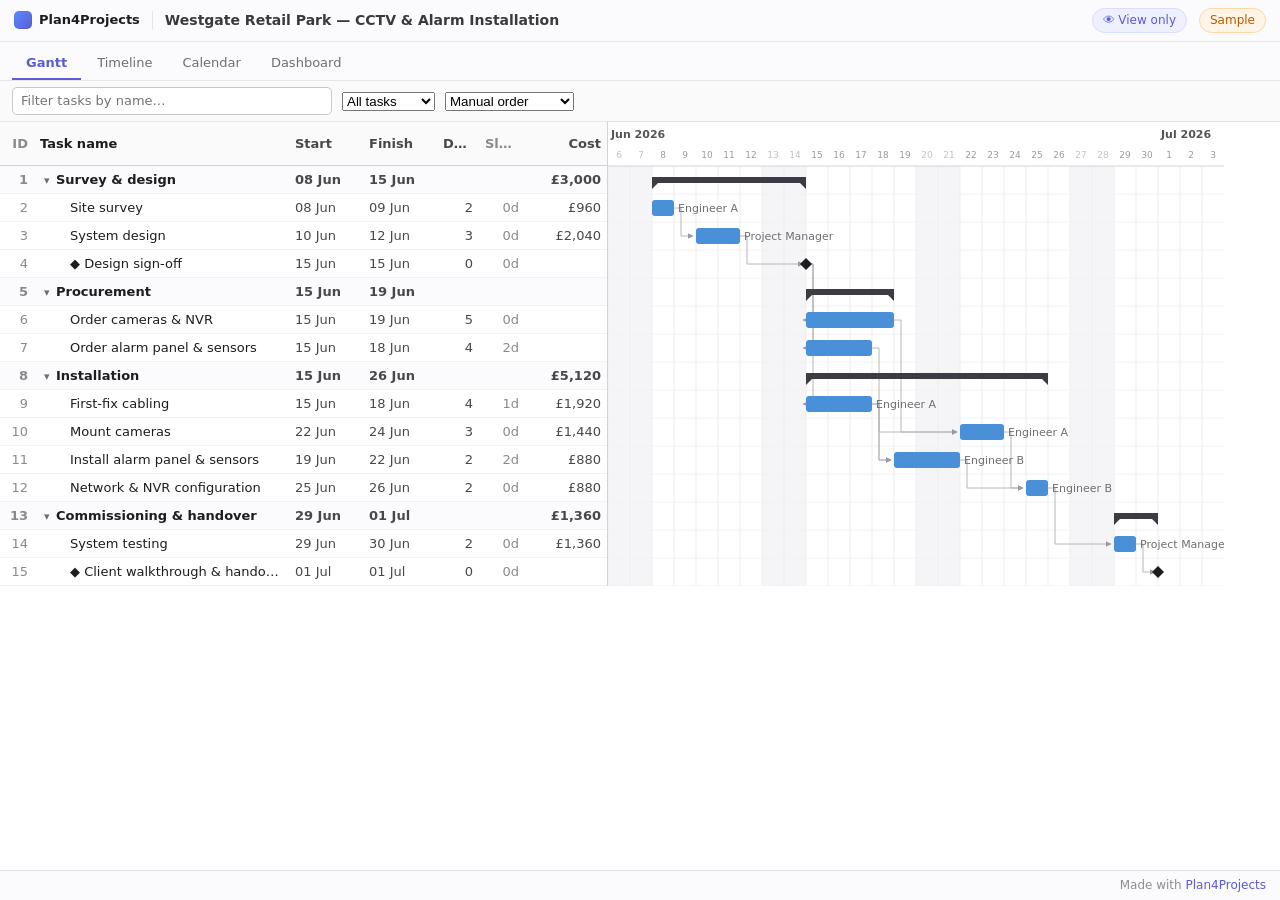
==== v/index.html @ 426c756c "Add read-only web viewer at /v/ Renders a shared project snapshot (Gantt/Timeline/Calendar/Dashboard" ====
<!doctype html>
<html lang="en">
  <head>
    <meta charset="UTF-8" />
    <meta name="viewport" content="width=device-width, initial-scale=1.0" />
    <meta name="robots" content="noindex" />
    <title>Plan4Projects · Shared plan</title>
    <script type="module" crossorigin src="./assets/viewer-Dqg2YAx3.js"></script>
    <link rel="stylesheet" crossorigin href="./assets/viewer-C91EzGzR.css">
  </head>
  <body>
    <div id="root"></div>
  </body>
</html>
---- v/assets/viewer-C91EzGzR.css ----
*{box-sizing:border-box}html,body{margin:0;height:100%;background:#fff;color:#1d1d1f;color-scheme:light}body{font:var(--planwright-font-size, 13px) / 1.4 -apple-system,BlinkMacSystemFont,system-ui,sans-serif}#root{height:100%}.app{height:100vh;display:flex;flex-direction:column;background:#fff}.workspace{flex:1;display:flex;min-height:0}.workspace-main{flex:1;min-width:0;display:flex;flex-direction:column;min-height:0}.gx-row{cursor:pointer}.gx-row.selected{background:#eaf2ff!important}.gx-row.row-dragging{opacity:.4}.row-drop-indicator{position:absolute;left:0;right:0;height:2px;background:#2563eb;pointer-events:none;z-index:4}.pw-no-select,.pw-no-select *{-webkit-user-select:none!important;user-select:none!important}.toolbar{display:flex;flex-wrap:wrap;align-items:center;gap:8px 12px;padding:8px 12px;border-bottom:1px solid #d2d2d7;background:#f5f5f7;flex:0 0 auto}.project-summary{margin-left:auto}.toolbar button{padding:5px 10px;border:1px solid #c7c7cc;border-radius:6px;background:#fff;cursor:pointer;color:#1d1d1f;white-space:nowrap}.toolbar button:hover:not(:disabled){background:#f0f0f2}.toolbar button:disabled{opacity:.6;cursor:default}.toolbar button.tip-btn{border-color:#e6b800;background:#fff8e1;color:#7a5c00;font-weight:600}.toolbar button.tip-btn:hover:not(:disabled){background:#ffefc2}.muted{color:#6e6e73}.live{color:#1a8a2e;font-weight:600;font-size:12px}.toolbar-toggle{display:inline-flex;align-items:center;gap:4px;font-size:12px;color:#1d1d1f;cursor:pointer;-webkit-user-select:none;user-select:none}.toolbar-toggle input{margin:0}.menu-wrap{position:relative;display:inline-flex}.menu-trigger{padding:5px 10px;border:1px solid #c7c7cc;border-radius:6px;background:#fff;color:#1d1d1f;cursor:pointer;font:inherit;white-space:nowrap}.menu-trigger:hover{background:#f0f0f2}.menu-trigger.on{background:#e5e5ea;border-color:#1d1d1f}.menu-popover{position:absolute;top:calc(100% + 4px);left:0;z-index:10;background:#fff;border:1px solid #d2d2d7;border-radius:8px;box-shadow:0 6px 22px #0000001f;padding:4px;min-width:220px;display:flex;flex-direction:column;gap:1px;font-size:13px}.menu-popover.wide{min-width:320px}.menu-popover>button{text-align:left;padding:6px 12px;background:none;border:none;border-radius:4px;cursor:pointer;font:inherit;color:#1d1d1f;white-space:nowrap}.menu-popover>button:hover:not(:disabled){background:#eaf2ff}.menu-popover>button:disabled{color:#c7c7cc;cursor:not-allowed}.menu-sep{height:1px;background:#e5e5ea;margin:4px 0}.menu-label{padding:4px 12px 2px;font-size:10px;text-transform:uppercase;letter-spacing:.3px;font-weight:600;color:#8a8a8e}.menu-version{padding:6px 12px 4px;font-size:11px;color:#a0a0a5;text-align:center;-webkit-user-select:text;user-select:text}.ek-bar{display:flex;align-items:center;gap:10px;flex-wrap:wrap;padding:8px 12px;margin-bottom:12px;background:#f5f5f7;border:1px solid #e5e5ea;border-radius:10px;font-size:13px}.ek-bar-muted{color:#8a8a8e}.ek-apple{font-size:14px;line-height:1}.ek-title{font-weight:600}.ek-spacer{flex:1}.ek-pill{display:inline-flex;align-items:center;gap:5px;padding:3px 9px;border-radius:999px;font-size:12px;border:1px solid #d0d0d5;background:#fff;cursor:pointer}.ek-pill.ok{border-color:#34c759;color:#1d7a32;background:#eafaf0}.ek-pill.ok.off{opacity:.5}.ek-pill.ok input{accent-color:#34c759}.ek-pill.connect{color:#5b5bd6;border-color:#c7c7e6}.ek-pill.connect:hover:not(:disabled){background:#f0f0ff}.ek-pill.denied{color:#b00020;border-color:#f0c0c0;background:#fdeaea;cursor:default}.ek-auto{display:inline-flex;align-items:center;gap:5px;cursor:pointer}.ek-syncnow{padding:3px 11px;border-radius:7px;border:1px solid #c7c7cc;background:#fff;cursor:pointer;font-size:12px}.ek-syncnow:hover:not(:disabled){background:#f0f0f5}.ek-syncnow:disabled{opacity:.6;cursor:default}.ek-status{color:#8a8a8e;font-size:12px}.ek-error{color:#b00020;font-size:12px;max-width:280px;overflow:hidden;text-overflow:ellipsis;white-space:nowrap}.menu-row{display:flex;align-items:center;justify-content:space-between;gap:10px;padding:6px 12px;border-radius:4px}.menu-row.toggleable{cursor:pointer;-webkit-user-select:none;user-select:none}.menu-row.toggleable:hover{background:#eaf2ff}.menu-row input[type=checkbox]{margin:0}.menu-row>span{flex:1}.menu-row select,.menu-row input[type=date]{flex:0 1 160px;font:inherit;font-size:12px;padding:3px 6px;border:1px solid #c7c7cc;border-radius:4px;background:#fff}.td-tracking{display:flex;flex-direction:column;gap:4px}.td-percent-buttons{display:flex;gap:4px}.td-pct-btn{flex:1;padding:5px 0;border:1px solid #c7c7cc;border-radius:5px;background:#fff;cursor:pointer;font:inherit;font-size:12px}.td-pct-btn:hover:not(:disabled){background:#f0f0f2}.td-pct-btn.on{background:#1a8a2e;border-color:#157025;color:#fff;font-weight:600}.live.off{color:#c1121f}.project-summary{display:inline-flex;align-items:center;gap:0;min-width:0;overflow:hidden;white-space:nowrap;text-overflow:ellipsis}.project-name{cursor:pointer;color:#1d1d1f;font-weight:500;padding:1px 4px;border-radius:3px}.project-name:hover{background:#e5e5ea}.project-name-input{font:inherit;font-weight:500;padding:1px 4px;border:1px solid #2563eb;border-radius:3px;background:#fff;min-width:220px}.workspace-select{font:inherit;padding:4px 8px;border:1px solid #c7c7cc;border-radius:6px;background:#fff;color:#1d1d1f;max-width:220px}.view-select{font:inherit;font-weight:600;padding:4px 10px;border:1px solid #c7c7cc;border-radius:6px;background:#fff;color:#1d1d1f}.undo-group{display:inline-flex;border:1px solid #c7c7cc;border-radius:6px;overflow:hidden}.undo-group button{border:none;border-radius:0;padding:4px 10px;background:#fff;cursor:pointer;color:#1d1d1f;font-size:15px;line-height:1}.undo-group button+button{border-left:1px solid #c7c7cc}.undo-group button:hover:not(:disabled){background:#f0f0f2}.undo-group button:disabled{color:#c7c7cc;cursor:default}.view-toggle{display:inline-flex;border:1px solid #c7c7cc;border-radius:6px;overflow:hidden}.view-toggle button{border:none;border-radius:0;padding:5px 12px;background:#fff;cursor:pointer;color:#1d1d1f}.view-toggle button+button{border-left:1px solid #c7c7cc}.view-toggle button.on{background:#e5e5ea;font-weight:600}.resource-scroll{flex:1;overflow:auto;background:#fff;padding:12px}.resource-table{border-collapse:collapse;width:100%}.resource-table th,.resource-table td{border:1px solid #e5e5ea;padding:6px 8px;text-align:left;vertical-align:top}.resource-table th{background:#fafafa;font-weight:600;position:sticky;top:0}.resource-table td.num{text-align:right;font-variant-numeric:tabular-nums}.resource-table td.muted{color:#6e6e73}.resource-stats{display:flex;gap:12px;margin-bottom:12px;flex-wrap:wrap}.stat{flex:0 0 auto;min-width:110px;background:#fafafa;border:1px solid #e5e5ea;border-radius:6px;padding:8px 12px}.stat.warn{background:#fff8eb;border-color:#f0c2c6}.stat-label{font-size:10px;text-transform:uppercase;font-weight:600;letter-spacing:.3px;color:#6e6e73}.stat-value{font-size:18px;font-weight:600;color:#1d1d1f;margin-top:2px}.stat.warn .stat-value{color:#c1121f}.inline-cell{display:inline-block;cursor:text;padding:1px 4px;border-radius:3px}.inline-cell:hover{background:#eaf2ff}.inline-cell .placeholder{color:#c7c7cc}.inline-edit{font:inherit;padding:1px 4px;border:1px solid #2563eb;border-radius:3px;background:#fff;width:100%;box-sizing:border-box}.inline-edit.num{text-align:right}tr.add-row{background:#fafafa}tr.add-row td{padding:4px 6px}tr.add-row input{font:inherit;padding:4px 6px;border:1px solid #c7c7cc;border-radius:4px;background:#fff;width:100%;box-sizing:border-box}.add-resource-btn{padding:4px 10px;border:1px solid #2563eb;border-radius:4px;background:#2563eb;color:#fff;cursor:pointer;font:inherit;font-size:12px}.add-resource-btn:disabled{background:#c7c7cc;border-color:#c7c7cc;cursor:not-allowed}.type-select{font:inherit;font-size:12px;padding:2px 4px;border:1px solid transparent;border-radius:4px;background:transparent;cursor:pointer;color:#1d1d1f}.type-select:hover{border-color:#c7c7cc;background:#fff}.resource-color-chip{display:inline-block;width:10px;height:10px;border-radius:2px;margin-right:6px;vertical-align:middle}.group-by-control{display:flex;flex-direction:column;gap:2px;justify-content:center}.group-by-control select{font:inherit;padding:3px 6px;border:1px solid #c7c7cc;border-radius:4px;background:#fff}.resource-table tr.group-header td{background:#eef2f7;font-weight:600;padding:6px 8px}.group-name{color:#1d1d1f}.group-meta{color:#6e6e73;font-weight:400;margin-left:10px;font-size:11px}.resource-table tr.overalloc{background:#fff8eb}.overalloc-badge{display:inline-block;margin-left:8px;padding:1px 6px;border-radius:4px;background:#fdedea;color:#c1121f;font-size:11px;font-weight:600}.error{color:#c1121f}.empty{flex:1;display:flex;align-items:center;justify-content:center;min-height:50vh;padding:40px;color:#6e6e73}.empty-card{display:flex;flex-direction:column;align-items:center;gap:10px;text-align:center;max-width:380px}.empty-card h2{margin:0;font-size:17px;color:#1d1d1f}.empty-card p{margin:0;font-size:13px;line-height:1.5}.empty-icon{font-size:32px}.empty-card button{margin-top:4px;border:1px solid #5b5bd6;background:#5b5bd6;color:#fff;border-radius:8px;padding:7px 16px;font-weight:600;cursor:pointer}.empty-card button:hover{background:#4a4ac4}.empty-spinner{width:28px;height:28px;border-radius:50%;border:3px solid #e0e0e6;border-top-color:#5b5bd6;animation:empty-spin .8s linear infinite}@keyframes empty-spin{to{transform:rotate(360deg)}}.gantt-wrap{flex:1;display:flex;flex-direction:column;min-height:0}.gantt-filter{display:flex;align-items:center;gap:10px;padding:6px 12px;border-bottom:1px solid #e5e5ea;background:#fafafa;flex:0 0 auto}.gantt-filter input[type=search]{flex:0 1 320px;padding:4px 8px;border:1px solid #c7c7cc;border-radius:5px;background:#fff;font:inherit}.gantt-filter button.link{background:none;border:none;color:#2563eb;cursor:pointer;padding:0;font:inherit;text-decoration:underline}.gantt-scroll{flex:1;overflow:auto;background:#fff;min-height:0}.gantt-inner{display:flex;align-items:flex-start}.gx-grid{position:sticky;left:0;z-index:2;background:#fff;border-right:1px solid #d2d2d7;flex:0 0 auto}.gx-head{display:flex;align-items:center;border-bottom:1px solid #d2d2d7;background:#fafafa;font-weight:600;position:sticky;top:0;z-index:3}.gx-row{display:flex;align-items:center;border-bottom:1px solid #f2f2f4}.gx-row.summary{font-weight:600;background:#fbfbfd}.gx-cell{padding:0 6px;overflow:hidden;white-space:nowrap;text-overflow:ellipsis}.gx-cell.id{width:34px;color:#8a8a8e;text-align:right}.gx-cell.name{flex:1;position:relative}.gx-delete{position:absolute;right:3px;top:50%;transform:translateY(-50%);width:18px;height:18px;border-radius:4px;border:none;background:#fff;color:#c1121f;cursor:pointer;font-size:14px;line-height:1;padding:0;opacity:0;box-shadow:0 0 5px 3px #fff}.gx-row:hover .gx-delete{opacity:.85}.gx-row.selected:hover .gx-delete{background:#eaf2ff;box-shadow:0 0 5px 3px #eaf2ff}.gx-delete:hover{opacity:1;color:#fff;background:#c1121f;box-shadow:0 0 5px 3px #c1121f}.gx-cell.date{width:74px;color:#48484a;font-variant-numeric:tabular-nums}.gx-cell.days{width:42px;text-align:right;color:#48484a}.gx-cell.slack{width:46px;text-align:right;color:#8a8a8e;font-variant-numeric:tabular-nums}.gx-cell.cost{width:82px;text-align:right;color:#48484a;font-variant-numeric:tabular-nums}.gx-cell.name.crit{color:#c0392b}.collapse-toggle{background:none;border:none;padding:0;margin:0 2px 0 0;width:14px;font-size:11px;color:#6e6e73;cursor:pointer;-webkit-user-select:none;user-select:none;display:inline-block;text-align:center}.collapse-toggle:hover{color:#1d1d1f}.collapse-spacer{display:inline-block;width:16px}.constraint-badge{display:inline-block;margin-left:6px;padding:0 4px;border-radius:3px;background:#fff3cd;color:#845b00;font-size:10px;font-weight:600}.task-detail{width:340px;flex:0 0 340px;border-left:1px solid #d2d2d7;background:#fff;display:flex;flex-direction:column;overflow:hidden}.task-detail header{display:flex;align-items:center;gap:10px;padding:8px 12px;border-bottom:1px solid #d2d2d7;background:#fafafa}.task-detail header .close{margin-left:auto;background:none;border:none;font-size:20px;line-height:1;color:#6e6e73;cursor:pointer;padding:0 4px}.td-body{flex:1;overflow:auto;padding:12px;display:flex;flex-direction:column;gap:12px}.td-body label{display:flex;flex-direction:column;gap:4px;font-size:12px}.td-body label>span{color:#6e6e73;font-weight:600;text-transform:uppercase;font-size:10px;letter-spacing:.3px}.td-body input,.td-body select,.td-body textarea{font:inherit;font-size:13px;padding:5px 7px;border:1px solid #c7c7cc;border-radius:5px;background:#fff;color:#1d1d1f}.td-body input:disabled,.td-body select:disabled{background:#f5f5f7;color:#8a8a8e}.td-row{display:grid;grid-template-columns:1fr 1fr;gap:10px}.td-row.td-readonly{grid-template-columns:1fr 1fr 1fr;font-size:12px}.td-readonly>div{display:flex;flex-direction:column;gap:2px}.td-readonly>div>span.muted{font-size:10px;text-transform:uppercase;font-weight:600;letter-spacing:.3px}.td-list{background:#fafafa;border:1px solid #e5e5ea;border-radius:5px;padding:6px 8px;font-size:12px;display:flex;flex-direction:column;gap:4px;min-height:24px}.td-item{display:flex;align-items:center;justify-content:space-between;gap:6px}.td-remove{background:none;border:none;color:#8a8a8e;cursor:pointer;font-size:16px;line-height:1;padding:0 4px}.td-remove:hover{color:#c1121f}.td-add-row{display:flex;gap:4px;margin-top:4px}.td-add-row select,.td-add-row input{flex:1;font-size:12px;padding:3px 5px;border:1px solid #c7c7cc;border-radius:4px;background:#fff;min-width:0}.td-lag-input{max-width:50px}.td-add-btn{font-size:12px;padding:3px 10px;border:1px solid #c7c7cc;border-radius:4px;background:#fff;cursor:pointer;flex:0 0 auto}.td-add-btn:disabled{opacity:.5;cursor:not-allowed}.td-outline-actions{display:flex;gap:8px;margin-top:auto}.td-outline-actions button{flex:1;padding:6px;border-radius:5px;border:1px solid #c7c7cc;background:#fff;cursor:pointer;font-size:12px}.td-outline-actions button:hover:not(:disabled){background:#f0f0f2}.td-actions{display:flex;gap:8px}.td-format{display:flex;flex-direction:column;gap:4px}.td-format-label{color:#6e6e73;font-weight:600;text-transform:uppercase;font-size:10px;letter-spacing:.3px}.td-color-row{display:flex;flex-wrap:wrap;gap:6px;align-items:center}.td-color-swatch{width:24px;height:24px;border-radius:5px;border:1px solid #c7c7cc;cursor:pointer;padding:0;font-size:14px;color:#6e6e73;display:flex;align-items:center;justify-content:center}.td-color-swatch.on{border:2px solid #1d1d1f;box-shadow:0 0 0 2px #fff inset}.td-color-custom{width:28px;height:28px;padding:0;border:1px solid #c7c7cc;border-radius:5px;background:none;cursor:pointer}.td-actions button{flex:1;padding:7px;border-radius:6px;border:1px solid #c7c7cc;background:#fff;cursor:pointer;font-weight:600}.td-actions .primary{background:#2563eb;border-color:#1d4ed8;color:#fff}.td-actions .danger{color:#c1121f;border-color:#f0c2c6}.td-baseline{background:#f5f5f7;padding:8px;border-radius:6px;border:1px solid #e5e5ea}.variance-late{color:#c1121f;font-weight:600}.variance-early{color:#1a8a2e;font-weight:600}@media print{body,html,#root,.app,.workspace{height:auto!important;overflow:visible!important}.workspace-main{transform:scale(var(--print-scale, 1));transform-origin:top left}.print-hide-id .gx-cell.id,.print-hide-start .gx-cell.start,.print-hide-finish .gx-cell.finish,.print-hide-days .gx-cell.days,.print-hide-slack .gx-cell.slack,.print-hide-cost .gx-cell.cost,.toolbar,.gantt-filter,.task-detail,.view-toggle,.modal-overlay,.toast{display:none!important}.workspace,.workspace-main{display:block!important}.gantt-scroll,.resource-scroll,.timeline-scroll,.network-scroll{overflow:visible!important;height:auto!important}.gx-grid,.gx-head{position:static!important}.app:before{content:none}.print-banner{display:flex!important}.print-header{position:fixed;top:0;left:0;right:0;align-items:center;gap:12px;padding-bottom:6px;border-bottom:1.5px solid #888}.print-logo{object-fit:contain}.print-logo.size-small{max-height:30px;max-width:120px}.print-logo.size-medium{max-height:44px;max-width:180px}.print-logo.size-large{max-height:64px;max-width:260px}.page-counter:after{content:counter(page)}.pages-counter:after{content:counter(pages)}.print-compact .gx-row,.print-compact .resource-table td,.print-compact .resource-table th{line-height:1.1!important}.print-compact{font-size:11px!important}.print-compact .gx-svg,.print-compact .gx-grid{font-size:10px!important}.print-titles{display:flex;flex-direction:column}.print-title{font-size:15px;font-weight:700}.print-sub{font-size:11px;color:#444}.print-footer{position:fixed;bottom:0;left:0;right:0;justify-content:space-between;padding-top:6px;border-top:1px solid #888;font-size:10px;color:#444}.workspace-main{padding-top:58px;padding-bottom:30px}}.print-banner{display:none}.gx-svg{display:block;flex:0 0 auto;background:#fff}.dashboard-scroll{flex:1;overflow:auto;background:#f5f5f7;padding:16px}.dash-grid{display:grid;grid-template-columns:repeat(3,1fr);gap:12px;max-width:1100px}.dash-card{background:#fff;border:1px solid #e5e5ea;border-radius:10px;padding:14px 16px}.dash-card-title{font-size:11px;text-transform:uppercase;letter-spacing:.3px;font-weight:600;color:#6e6e73;margin-bottom:8px}.dash-big{font-size:30px;font-weight:700;color:#1d1d1f}.dash-progress{margin-top:8px;height:8px;background:#e5e5ea;border-radius:4px;overflow:hidden}.dash-progress-fill{height:100%;background:#1a8a2e}.ev-cells{display:flex;gap:24px;flex-wrap:wrap}.ev-cell{min-width:90px}.ev-value{font-size:22px;font-weight:700;color:#1d1d1f}.ev-label{font-size:11px;color:#6e6e73}.ev-note{margin-top:8px;font-size:11px}.dash-table{width:100%;border-collapse:collapse;font-size:12px}.dash-table td{padding:4px 6px;border-bottom:1px solid #f2f2f4}.dash-table td.num{text-align:right;color:#48484a;font-variant-numeric:tabular-nums}.status-cell{text-align:right;font-weight:600}.status-cell.done{color:#1a8a2e}.status-cell.overdue{color:#c1121f}.status-cell.upcoming{color:#6e6e73}.dash-bars{display:flex;flex-direction:column;gap:6px}.dash-bar-row{display:flex;align-items:center;gap:8px;font-size:12px}.dash-bar-label{flex:0 0 90px;overflow:hidden;text-overflow:ellipsis;white-space:nowrap}.dash-bar-track{flex:1;height:10px;background:#eef2f7;border-radius:5px;overflow:hidden}.dash-bar-fill{height:100%;background:#4a90d9}.dash-bar-value{flex:0 0 64px;text-align:right;font-variant-numeric:tabular-nums;color:#48484a}.calendar-scroll{flex:1;overflow:auto;background:#fff;display:flex;flex-direction:column}.calendar-nav{display:flex;align-items:center;gap:10px;padding:8px 12px;border-bottom:1px solid #e5e5ea}.calendar-nav button{border:1px solid #c7c7cc;background:#fff;border-radius:5px;padding:3px 10px;cursor:pointer;font:inherit}.cal-today{margin-left:auto}.cal-dow{background:#fafafa;padding:4px 6px;font-size:11px;font-weight:600;color:#6e6e73;text-align:center}.cal-add{opacity:0;border:none;background:none;color:#5b5bd6;font-size:14px;line-height:1;cursor:pointer;padding:0 3px;border-radius:4px;transition:opacity .1s ease}.cal-add:hover{opacity:1;background:#eef0ff}.cw-scroll{flex:1;overflow:auto;background:#fff;display:flex;flex-direction:column}.cw-nav{display:flex;align-items:center;gap:10px;padding:8px 12px;border-bottom:1px solid #e5e5ea}.cw-nav button{border:1px solid #c7c7cc;background:#fff;border-radius:5px;padding:3px 10px;cursor:pointer}.cw-nav .cal-today{margin-left:auto}.cw-hint{font-size:11px;color:#a0a0a5}.cw-dow{display:grid;grid-template-columns:repeat(7,1fr);border-bottom:1px solid #e5e5ea}.cw-weeks{display:flex;flex-direction:column}.cw-week{position:relative;border-bottom:1px solid #e5e5ea}.cw-days{position:absolute;top:0;right:0;bottom:0;left:0;display:grid;grid-template-columns:repeat(7,1fr)}.cw-day{border-right:1px solid #f0f0f3;position:relative}.cw-day.out{background:#fafafa}.cw-day.out .cw-daynum{color:#c7c7cc}.cw-day.weekend{background:#f7f7f9}.cw-daynum{display:block;text-align:right;font-size:11px;color:#6e6e73;padding:2px 5px 0 0}.cw-day .cal-add{position:absolute;top:0;left:2px}.cw-day:hover .cal-add{opacity:.6}.cw-bars{position:absolute;top:0;right:0;bottom:0;left:0;pointer-events:none}.cw-bar{position:absolute;height:15px;border-radius:4px;background:#4a90d9;color:#fff;font-size:10.5px;line-height:15px;padding:0 6px;overflow:hidden;cursor:pointer;pointer-events:auto;box-shadow:0 1px 2px #0000001f}.cw-bar.crit{background:#e2574c}.cw-bar:hover{filter:brightness(1.07)}.cw-bar-fill{position:absolute;left:0;top:0;bottom:0;background:#00000038;border-radius:4px 0 0 4px}.cw-bar-label{position:relative;white-space:nowrap}.cw-bar-handle{position:absolute;right:0;top:0;bottom:0;width:7px;cursor:ew-resize}.cw-day.range{background:#eef0ff}.cw-dragging{cursor:grabbing;-webkit-user-select:none;user-select:none}.cw-dragging .cw-bar,.cw-dragging .cw-ms{pointer-events:none}.cw-ms{position:absolute;height:15px;line-height:15px;font-size:10.5px;color:#1d1d1f;white-space:nowrap;cursor:pointer;pointer-events:auto}.cw-add-input{position:absolute;z-index:6;box-sizing:border-box;font-size:11px;padding:2px 5px;border:1px solid #5b5bd6;border-radius:4px;background:#fff;outline:none}.cw-pop-overlay{position:fixed;top:0;right:0;bottom:0;left:0;background:#0000002e;display:grid;place-items:center;z-index:50}.cw-pop{width:320px;background:#fff;border-radius:12px;box-shadow:0 18px 50px #00000047;padding:14px 16px}.cw-pop-head{display:flex;align-items:center;gap:8px}.cw-pop-name{flex:1;font-size:15px;font-weight:600;border:1px solid transparent;border-radius:6px;padding:4px 6px}.cw-pop-name:focus{border-color:#5b5bd6;outline:none}.cw-pop-x{border:none;background:none;font-size:18px;color:#8a8a8e;cursor:pointer}.cw-pop-row{display:flex;align-items:center;gap:10px;margin-top:10px;font-size:13px}.cw-pop-row>label{width:86px;color:#6e6e73}.cw-pop-row input[type=number]{width:64px;padding:3px 6px;border:1px solid #d0d0d5;border-radius:5px}.cw-pop-row input[type=range]{flex:1}.cw-pop-unit{color:#8a8a8e}.cw-pop-check{gap:7px;cursor:pointer}.cw-pop-check>label{width:auto}.cw-pop-dates{margin-top:12px;font-size:12px;color:#8a8a8e}.cw-pop-foot{display:flex;justify-content:space-between;margin-top:14px}.cw-pop-foot button{padding:6px 14px;border-radius:7px;border:1px solid #c7c7cc;background:#fff;cursor:pointer}.cw-pop-foot .danger{color:#b00020;border-color:#f0c0c0}.cw-pop-foot .primary{background:#5b5bd6;color:#fff;border-color:#5b5bd6}.usage-scroll{flex:1;overflow:auto;background:#fff;padding:12px}.usage-table{border-collapse:collapse;font-size:12px}.usage-table th,.usage-table td{border:1px solid #e5e5ea;padding:4px 6px;text-align:center}.usage-table th{background:#fafafa;position:sticky;top:0;font-weight:600;white-space:nowrap}.usage-name-col{text-align:left!important;white-space:nowrap;position:sticky;left:0;background:#fff;z-index:1}.usage-week-col{width:46px}.usage-cell.busy{background:#eaf2ff}.usage-cell.over{background:#fdecea;color:#c1121f;font-weight:700}.usage-total-col{font-weight:600;background:#fafafa}.usage-total-row td{font-weight:600;background:#f3f3f5}.usage-legend{margin-top:10px;font-size:11px;color:#6e6e73}.usage-swatch.over{display:inline-block;width:12px;height:12px;background:#fdecea;border:1px solid #c1121f;vertical-align:middle;margin:0 2px}.network-scroll{flex:1;overflow:auto;background:#fafafa}.network-svg{display:block}.modal-overlay{position:fixed;top:0;right:0;bottom:0;left:0;background:#00000052;display:flex;align-items:center;justify-content:center;z-index:1000}.modal{background:#fff;border-radius:12px;box-shadow:0 24px 64px #00000047;width:640px;max-width:calc(100vw - 48px);max-height:calc(100vh - 64px);display:flex;flex-direction:column;overflow:hidden}.modal-head{display:flex;align-items:center;justify-content:space-between;padding:14px 18px;border-bottom:1px solid #e5e5ea;font-size:15px}.modal-close{border:none;background:none;font-size:16px;color:#6e6e73;cursor:pointer;padding:2px 6px;border-radius:6px}.modal-close:hover{background:#f0f0f2;color:#1d1d1f}.modal-foot{display:flex;justify-content:flex-end;gap:8px;padding:12px 18px;border-top:1px solid #e5e5ea}.modal-foot .primary,.modal-foot button.primary{background:#2563eb;color:#fff;border-color:#2563eb}.modal-foot .primary:disabled{opacity:.5}.modal-foot .danger,.modal-foot button.danger{background:#dc2626;color:#fff;border-color:#dc2626}.share-body{padding:16px 18px 18px}.share-note{margin:0 0 14px;font-size:13px;line-height:1.5;color:#3a3a3c}.share-row{display:flex;gap:8px}.share-url{flex:1;min-width:0;font:12px/1.4 ui-monospace,SFMono-Regular,Menlo,monospace;padding:7px 9px;border:1px solid #d2d2d7;border-radius:7px;background:#f5f5f7;color:#1d1d1f}.share-row .primary{flex:0 0 auto;background:#2563eb;color:#fff;border:1px solid #2563eb;border-radius:7px;padding:7px 14px;cursor:pointer;white-space:nowrap}.share-actions{margin-top:10px}.share-actions button{border:1px solid #d2d2d7;background:#fff;border-radius:7px;padding:6px 12px;cursor:pointer;font-size:13px}.share-warn{margin:14px 0 0;font-size:12px;line-height:1.5;color:#92400e;background:#fffbeb;border:1px solid #fde68a;border-radius:8px;padding:10px 12px}.ws-delete{border:1px solid #d2d2d7;background:#fff;border-radius:7px;padding:4px 8px;cursor:pointer;font-size:13px;line-height:1}.ws-delete:hover:not(:disabled){background:#fdecec;border-color:#f1aeae}.ws-delete:disabled{opacity:.4;cursor:default}.td-percent-slider{width:100%;margin:6px 0 2px;cursor:pointer}.td-link-btn{align-self:flex-start;padding:5px 10px;border:1px solid #c7c7cc;border-radius:6px;background:#fff;cursor:pointer;font-size:13px}.td-link-btn:hover:not(:disabled){background:#f0f0f2}.td-link-btn:disabled{opacity:.5;cursor:default}.gx-warn{color:#c2410c;margin-right:3px;cursor:help}.calendar-body{display:flex;min-height:360px;max-height:64vh}.calendar-list{width:190px;border-right:1px solid #e5e5ea;padding:8px;display:flex;flex-direction:column;gap:2px;overflow-y:auto}.calendar-item{display:flex;align-items:center;justify-content:space-between;gap:6px;text-align:left;border:none;background:none;padding:8px 10px;border-radius:7px;cursor:pointer;font-size:13px;color:#1d1d1f}.calendar-item:hover{background:#f0f0f2}.calendar-item.on{background:#eaf2ff;color:#2563eb}.cal-badge{font-size:10px;text-transform:uppercase;letter-spacing:.04em;color:#6e6e73;background:#f0f0f2;border-radius:5px;padding:1px 5px}.calendar-add{margin-top:6px;border:1px dashed #c7c7cc;background:none;color:#2563eb;border-radius:7px;padding:8px;cursor:pointer;font-size:13px}.calendar-add:hover{background:#eaf2ff}.calendar-detail{flex:1;padding:16px 18px;overflow-y:auto}.cal-row{display:flex;align-items:center;gap:8px;margin-bottom:14px}.cal-row h3{margin:0;font-size:16px}.cal-row .spacer,.exception-item .spacer{flex:1}.cal-label{display:block;font-size:12px;font-weight:600;color:#6e6e73;margin:14px 0 6px}.weekday-row{display:flex;gap:6px}.hours-row{display:flex;align-items:center;gap:10px}.hours-row input[type=number]{width:72px;padding:6px 8px;border:1px solid #c7c7cc;border-radius:6px}.weekday{flex:1;padding:9px 0;border:1px solid #d2d2d7;background:#f5f5f7;color:#8a8a8e;border-radius:7px;cursor:pointer;font-size:12px;font-weight:600}.weekday.working{background:#eaf2ff;border-color:#2563eb;color:#2563eb}.exception-add{display:flex;gap:6px;margin-bottom:8px}.exception-add input[type=date],.exception-add select{padding:5px 8px;border:1px solid #c7c7cc;border-radius:6px}.exception-list{display:flex;flex-direction:column;gap:2px}.exception-item{display:flex;align-items:center;gap:8px;padding:6px 8px;border-radius:6px}.exception-item:hover{background:#f7f7f9}.ex-dot{width:8px;height:8px;border-radius:50%}.ex-dot.off{background:#c1121f}.ex-dot.on{background:#1a8a2e}.ex-date{font-variant-numeric:tabular-nums}.exception-item .x{border:none;background:none;color:#c1121f;cursor:pointer;font-size:15px;padding:0 4px}.calendar-detail button.danger,.cal-row button.danger{color:#c1121f;border-color:#e7b3b8}.recurring-body{padding:16px 18px;display:flex;flex-direction:column;gap:12px}.form-row{display:flex;align-items:center;gap:10px}.form-row>span:first-child{width:120px;flex-shrink:0;font-size:13px;color:#1d1d1f}.form-row input[type=text],.form-row input[type=number],.form-row input[type=date],.form-row select{padding:6px 9px;border:1px solid #c7c7cc;border-radius:7px;font-size:13px}.form-row input[type=text]{flex:1}.inline-pair{display:flex;align-items:center;gap:6px}.inline-pair input[type=number]{width:64px}.end-options{display:flex;flex-direction:column;gap:6px}.end-options .radio{display:flex;align-items:center;gap:6px;font-size:13px}.end-options .radio input[type=number],.end-options .radio input[type=date]{width:auto;padding:4px 7px;border:1px solid #c7c7cc;border-radius:6px}.recurring-summary{margin:2px 0 0}.baseline-actions .inline-pair button{font-size:12px;padding:3px 8px}.toast{position:fixed;bottom:22px;left:50%;transform:translate(-50%);background:#1d1d1f;color:#fff;padding:10px 18px;border-radius:9px;font-size:13px;box-shadow:0 8px 24px #00000047;z-index:1100}.muted.small,.small{font-size:12px}.print-setup-body{padding:16px 18px;display:flex;flex-direction:column;gap:10px;overflow-y:auto}.print-preview{border:1px solid #d2d2d7;border-radius:8px;padding:10px 12px;background:#fff;margin-top:4px}.pp-header{display:flex;align-items:center;gap:10px;border-bottom:1.5px solid #888;padding-bottom:6px}.pp-logo{object-fit:contain}.pp-logo.size-small{max-height:24px;max-width:96px}.pp-logo.size-medium{max-height:34px;max-width:130px}.pp-logo.size-large{max-height:48px;max-width:180px}.print-setup-body code{background:#f0f0f2;border-radius:4px;padding:1px 5px;font-size:11px}.print-cols{display:flex;flex-wrap:wrap;gap:6px 16px}.print-col-toggle{display:flex;align-items:center;gap:6px;font-size:13px}.gx-link{margin-left:5px;text-decoration:none;font-size:10px;opacity:.65}.gx-link:hover{opacity:1}.td-open-link{margin-left:8px;font-size:11px;color:#2563eb;text-decoration:none}.td-open-link:hover{text-decoration:underline}.filter-clear{font-size:12px;padding:2px 8px}.timeline-scroll{flex:1;overflow:auto;background:#fff}.timeline-caption{font-size:12px;color:#6e6e73;padding:12px 28px 6px}.timeline-svg{display:block}.pp-title{font-weight:700;font-size:14px}.pp-sub{font-size:11px;color:#6e6e73}.pp-body{padding:20px 0;text-align:center;color:#8a8a8e;font-size:12px}.pp-footer{display:flex;justify-content:space-between;border-top:1px solid #888;padding-top:6px;font-size:10px;color:#6e6e73}.toolbar button.ai-open-btn{border-color:#c3c4f5;background:#eef0ff;color:#3b3ba8;font-weight:600}.toolbar button.ai-open-btn:hover:not(:disabled){background:#e2e5ff}.toolbar button.ai-open-btn.on{background:#5b5bd6;border-color:#5b5bd6;color:#fff}.ai-panel{flex:0 0 360px;width:360px;align-self:stretch;display:flex;flex-direction:column;min-height:0;background:#fbfbfd;border-left:1px solid #d9d9e0}.ai-head{display:flex;align-items:center;gap:8px;padding:8px 10px;border-bottom:1px solid #e6e6ec;background:#fff}.ai-title{font-weight:700;color:#3b3ba8}.ai-head-spacer{flex:1}.ai-model-pill{border:1px solid #c3c4f5;background:#eef0ff;color:#3b3ba8;font-size:11px;padding:2px 8px;border-radius:999px;cursor:pointer}.ai-model-pill:hover{background:#e2e5ff}.ai-icon-btn{border:none;background:transparent;color:#6e6e73;font-size:15px;line-height:1;padding:3px 5px;border-radius:6px;cursor:pointer}.ai-icon-btn:hover:not(:disabled){background:#ececf1;color:#1d1d1f}.ai-icon-btn:disabled{opacity:.4;cursor:default}.ai-log{flex:1;min-height:0;overflow-y:auto;padding:12px;display:flex;flex-direction:column;gap:8px}.ai-empty{color:#6e6e73;font-size:13px;line-height:1.5;margin:auto 0}.ai-suggestions{display:flex;flex-direction:column;gap:6px;margin-top:12px}.ai-suggestions button{text-align:left;border:1px solid #d9d9e0;background:#fff;border-radius:8px;padding:8px 10px;font-size:12.5px;color:#1d1d1f;cursor:pointer}.ai-suggestions button:hover:not(:disabled){border-color:#5b5bd6;background:#f5f6ff}.ai-msg{font-size:13px;line-height:1.5;white-space:pre-wrap;word-wrap:break-word;border-radius:10px;padding:8px 11px;max-width:92%}.ai-msg.user{align-self:flex-end;background:#5b5bd6;color:#fff;border-bottom-right-radius:3px}.ai-msg.assistant{align-self:flex-start;background:#fff;border:1px solid #e6e6ec;color:#1d1d1f;border-bottom-left-radius:3px}.ai-msg.error{align-self:stretch;background:#fff1f0;border:1px solid #f3c0bd;color:#8a2a22;display:flex;flex-direction:column;gap:6px}.ai-tool{align-self:flex-start;display:flex;align-items:baseline;gap:7px;font-size:12px;color:#4a4a52;background:#f1f1f6;border:1px solid #e3e3ea;border-radius:8px;padding:5px 9px;max-width:96%}.ai-tool-icon{font-weight:700}.ai-tool.running .ai-tool-icon{color:#5b5bd6}.ai-tool.done .ai-tool-icon{color:#1a8a2e}.ai-tool.error{background:#fff1f0;border-color:#f3c0bd;color:#8a2a22}.ai-tool-name{font-weight:600;white-space:nowrap}.ai-tool-sum{color:#6e6e73}.ai-thinking{align-self:flex-start;display:flex;gap:4px;padding:8px 4px}.ai-dot{width:6px;height:6px;border-radius:50%;background:#b6b6c6;animation:ai-bounce 1.2s infinite ease-in-out}.ai-dot:nth-child(2){animation-delay:.15s}.ai-dot:nth-child(3){animation-delay:.3s}@keyframes ai-bounce{0%,60%,to{transform:translateY(0);opacity:.5}30%{transform:translateY(-4px);opacity:1}}.ai-input{display:flex;gap:8px;padding:10px;border-top:1px solid #e6e6ec;background:#fff}.ai-input textarea{flex:1;resize:none;border:1px solid #c7c7cc;border-radius:8px;padding:7px 9px;font:inherit;font-size:13px;line-height:1.4}.ai-input textarea:focus{outline:none;border-color:#5b5bd6;box-shadow:0 0 0 2px #e2e5ff}.ai-send{align-self:flex-end;border:1px solid #5b5bd6;background:#5b5bd6;color:#fff;border-radius:8px;padding:7px 14px;font-weight:600;cursor:pointer}.ai-send:hover:not(:disabled){background:#4a4ac4}.ai-send:disabled{opacity:.5;cursor:default}.ai-send.stop{background:#fff;color:#8a2a22;border-color:#f3c0bd}.ai-note{background:#eef0ff;border:1px solid #c3c4f5;color:#3b3ba8;border-radius:8px;padding:9px 11px;font-size:12.5px;line-height:1.45}.ai-settings-label{font-weight:600;font-size:13px;color:#1d1d1f}.ai-key-stored{display:flex;align-items:center;justify-content:space-between;gap:10px;background:#f0fbf2;border:1px solid #b8e3c2;color:#1a6e32;border-radius:8px;padding:8px 11px;font-size:13px}.ai-key-foot{display:flex;align-items:center;gap:12px}button.linkish{border:none;background:transparent;color:#5b5bd6;cursor:pointer;font:inherit;font-size:12.5px;padding:0;text-align:left}button.linkish:hover{text-decoration:underline}.ai-fineprint{margin:0;font-size:11.5px;line-height:1.5;color:#8a8a91}.ai-model-row{display:grid;grid-template-columns:auto auto 1fr;align-items:center;gap:8px;border:1px solid #e0e0e6;border-radius:8px;padding:8px 11px;cursor:pointer}.ai-model-row.on{border-color:#5b5bd6;background:#f5f6ff}.ai-model-name{font-weight:600;font-size:13px}.ai-model-blurb{color:#6e6e73;font-size:12px}.ai-stream-toggle{display:flex;align-items:center;gap:8px;font-size:13px;font-weight:600;color:#1d1d1f;cursor:pointer}.ai-stream-toggle input{margin:0}.ai-attachments{display:flex;flex-wrap:wrap;gap:6px;padding:8px 10px 0}.ai-attach-chip{display:inline-flex;align-items:center;gap:5px;max-width:200px;background:#eef0ff;border:1px solid #c3c4f5;color:#3b3ba8;border-radius:999px;padding:3px 6px 3px 9px;font-size:12px}.ai-attach-name{overflow:hidden;text-overflow:ellipsis;white-space:nowrap}.ai-attach-chip button{border:none;background:transparent;color:#5b5bd6;cursor:pointer;font-size:14px;line-height:1;padding:0 2px}.ai-attach-chip button:hover:not(:disabled){color:#1d1d1f}.ai-attach-btn{align-self:flex-end;border:1px solid #c7c7cc;background:#fff;border-radius:8px;padding:6px 9px;font-size:15px;line-height:1;cursor:pointer}.ai-attach-btn:hover:not(:disabled){background:#f0f0f2}.ai-attach-btn:disabled{opacity:.5;cursor:default}.ai-msg-files{display:flex;flex-direction:column;gap:2px;margin-top:6px;font-size:11.5px;opacity:.9}.vw-root{height:100vh;display:flex;flex-direction:column;background:#fff;color:#1d1d1f}.vw-top{display:flex;align-items:center;gap:12px;padding:8px 14px;border-bottom:1px solid #e5e5ea;background:#fbfbfd;flex:0 0 auto}.vw-brand{display:flex;align-items:center;gap:7px;font-weight:600}.vw-logo{width:18px;height:18px;border-radius:5px;background:linear-gradient(135deg,#5b8bff,#5b5bd6);box-shadow:inset 0 0 0 1px #0000000f}.vw-brand-name{color:#1d1d1f}.vw-title{font-weight:600;font-size:14px;white-space:nowrap;overflow:hidden;text-overflow:ellipsis;min-width:0;color:#3a3a3c;border-left:1px solid #e5e5ea;padding-left:12px}.vw-badge{margin-left:auto;flex:0 0 auto;font-size:12px;font-weight:500;color:#5b5bd6;background:#eef0ff;border:1px solid #d9ddff;border-radius:999px;padding:3px 10px;white-space:nowrap}.vw-live{flex:0 0 auto;display:inline-flex;align-items:center;gap:6px;font-size:12px;color:#6e6e73;white-space:nowrap}.vw-live-dot{width:8px;height:8px;border-radius:50%;background:#1a8a2e;box-shadow:0 0 #1a8a2e80;animation:vw-pulse 2s infinite}@keyframes vw-pulse{0%{box-shadow:0 0 #1a8a2e80}70%{box-shadow:0 0 0 6px #1a8a2e00}to{box-shadow:0 0 #1a8a2e00}}.vw-sample{flex:0 0 auto;font-size:12px;color:#b25e00;background:#fff4e5;border:1px solid #ffd8a8;border-radius:999px;padding:3px 10px;white-space:nowrap}.vw-snapshot{flex:0 0 auto;font-size:12px;color:#3a5bbf;background:#eef2ff;border:1px solid #d2dbff;border-radius:999px;padding:3px 10px;white-space:nowrap}.vw-tabs{display:flex;gap:2px;padding:6px 12px 0;border-bottom:1px solid #e5e5ea;background:#fbfbfd;flex:0 0 auto}.vw-tabs button{border:none;background:none;font:inherit;font-size:13px;color:#6e6e73;padding:6px 14px;cursor:pointer;border-radius:7px 7px 0 0;border-bottom:2px solid transparent}.vw-tabs button:hover{background:#f0f0f3;color:#1d1d1f}.vw-tabs button.active{color:#5b5bd6;border-bottom-color:#5b5bd6;font-weight:600}.vw-main{flex:1;display:flex;min-height:0}.vw-canvas{flex:1;min-width:0;display:flex;flex-direction:column;min-height:0}.vw-detail{flex:0 0 300px;width:300px;border-left:1px solid #e5e5ea;background:#fbfbfd;overflow-y:auto;padding:14px}.vw-detail-head{display:flex;align-items:flex-start;gap:8px}.vw-detail-head h3{margin:0;font-size:15px;line-height:1.3;flex:1;min-width:0}.vw-detail-x{border:none;background:none;font-size:20px;line-height:1;color:#a0a0a5;cursor:pointer;padding:0 2px}.vw-detail-x:hover{color:#1d1d1f}.vw-chips{display:flex;flex-wrap:wrap;gap:5px;margin:10px 0}.vw-chip{font-size:11px;padding:2px 8px;border-radius:999px;background:#ececf0;color:#3a3a3c}.vw-chip.crit{background:#fdecea;color:#c0392b}.vw-chip.done{background:#e7f6ea;color:#1a8a2e}.vw-fields{margin:12px 0;display:flex;flex-direction:column;gap:8px}.vw-field{display:flex;justify-content:space-between;gap:10px;font-size:12px}.vw-field dt{color:#8e8e93}.vw-field dd{margin:0;color:#1d1d1f;font-weight:500;text-align:right}.vw-detail-sec{margin-top:14px;border-top:1px solid #ececf0;padding-top:12px}.vw-detail-label{font-size:11px;text-transform:uppercase;letter-spacing:.04em;color:#8e8e93;margin-bottom:7px}.vw-res{display:flex;flex-direction:column;gap:5px}.vw-res-chip{display:inline-flex;align-items:center;gap:7px;font-size:12px}.vw-res-dot{width:9px;height:9px;border-radius:50%;flex:0 0 auto}.vw-pred{margin:0;padding-left:16px;font-size:12px;color:#3a3a3c}.vw-pred li{margin:2px 0}.vw-link{font-size:12px;color:#5b5bd6;text-decoration:none;word-break:break-all}.vw-link:hover{text-decoration:underline}.vw-notes{margin:0;font-size:12px;color:#3a3a3c;white-space:pre-wrap}.vw-foot{flex:0 0 auto;border-top:1px solid #e5e5ea;background:#fbfbfd;padding:6px 14px;font-size:12px;color:#8e8e93;text-align:right}.vw-foot a{color:#5b5bd6;text-decoration:none}.vw-foot a:hover{text-decoration:underline}.vw-state{height:100vh;display:flex;align-items:center;justify-content:center;background:#fbfbfd}.vw-state-card{text-align:center;max-width:360px;padding:32px}.vw-state-icon{font-size:34px}.vw-state-card h2{margin:14px 0 6px;font-size:17px}.vw-state-card p{margin:0 0 14px;color:#6e6e73;font-size:13px;line-height:1.5}.vw-state-link{font-size:12px;color:#5b5bd6;text-decoration:none}.vw-state-link:hover{text-decoration:underline}.vw-spinner{width:30px;height:30px;margin:0 auto;border:3px solid #e5e5ea;border-top-color:#5b5bd6;border-radius:50%;animation:vw-spin .8s linear infinite}@keyframes vw-spin{to{transform:rotate(360deg)}}.vw-canvas .gx-bar,.vw-canvas .cw-bar,.vw-canvas .cw-ms{cursor:pointer}
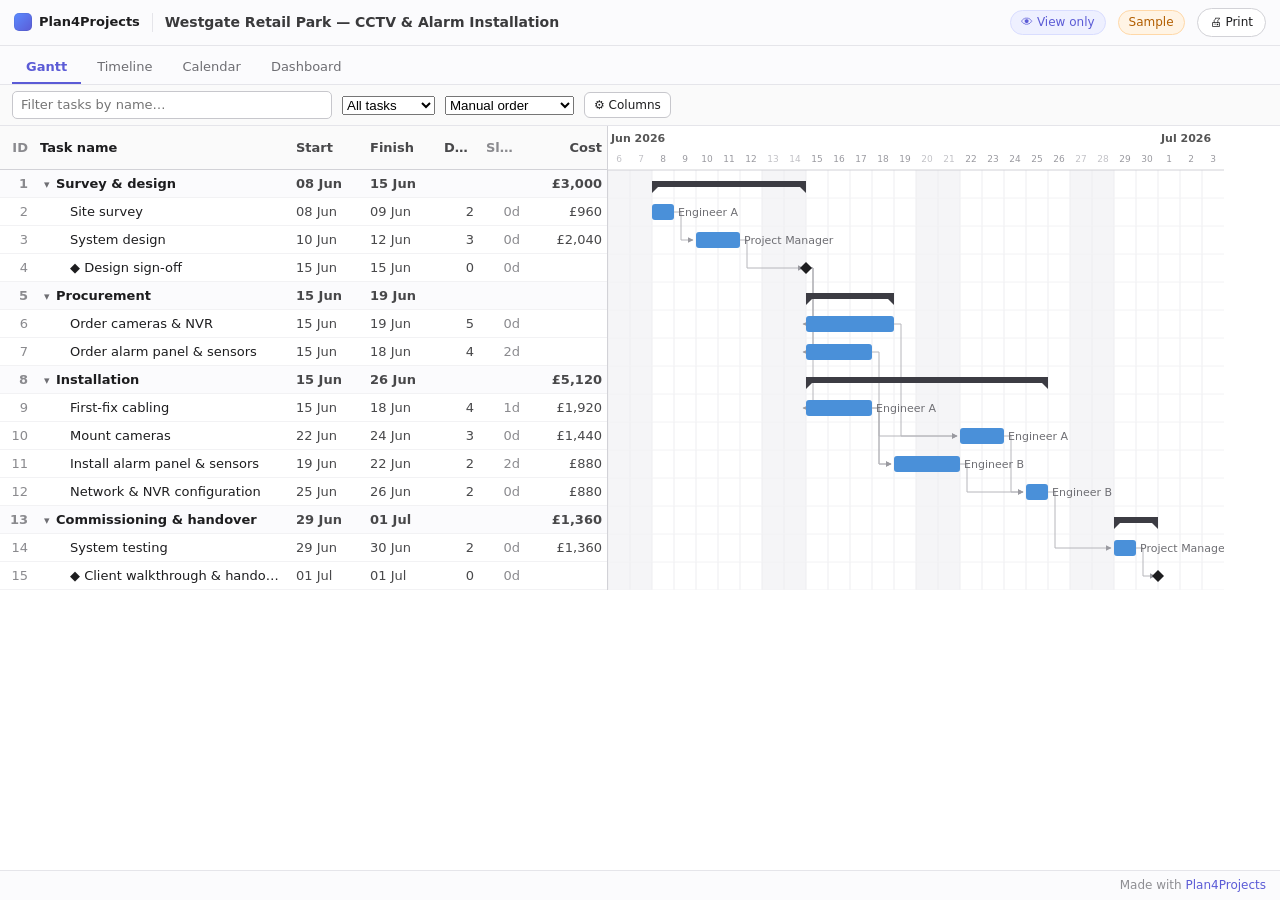
==== commit cca93e74: "Viewer /v/: add Print + readOnly Dashboard fix + resizable columns Rebuild of the read-only web view" ====
--- a/v/index.html
+++ b/v/index.html
@@ -5,8 +5,8 @@
     <meta name="viewport" content="width=device-width, initial-scale=1.0" />
     <meta name="robots" content="noindex" />
     <title>Plan4Projects · Shared plan</title>
-    <script type="module" crossorigin src="./assets/viewer-Dqg2YAx3.js"></script>
-    <link rel="stylesheet" crossorigin href="./assets/viewer-C91EzGzR.css">
+    <script type="module" crossorigin src="./assets/viewer-DG69HzoM.js"></script>
+    <link rel="stylesheet" crossorigin href="./assets/viewer-BPHk3pSo.css">
   </head>
   <body>
     <div id="root"></div>
--- a/v/assets/viewer-BPHk3pSo.css
+++ b/v/assets/viewer-BPHk3pSo.css
@@ -0,0 +1 @@
+*{box-sizing:border-box}html,body{margin:0;height:100%;background:#fff;color:#1d1d1f;color-scheme:light}body{font:var(--planwright-font-size, 13px) / 1.4 -apple-system,BlinkMacSystemFont,system-ui,sans-serif}#root{height:100%}.app{height:100vh;display:flex;flex-direction:column;background:#fff}.workspace{flex:1;display:flex;min-height:0}.workspace-main{flex:1;min-width:0;display:flex;flex-direction:column;min-height:0}.gx-row{cursor:pointer}.gx-row.selected{background:#eaf2ff!important}.gx-row.row-dragging{opacity:.4}.row-drop-indicator{position:absolute;left:0;right:0;height:2px;background:#2563eb;pointer-events:none;z-index:4}.pw-no-select,.pw-no-select *{-webkit-user-select:none!important;user-select:none!important}.toolbar{display:flex;flex-wrap:wrap;align-items:center;gap:8px 12px;padding:8px 12px;border-bottom:1px solid #d2d2d7;background:#f5f5f7;flex:0 0 auto}.project-summary{margin-left:auto}.toolbar button{padding:5px 10px;border:1px solid #c7c7cc;border-radius:6px;background:#fff;cursor:pointer;color:#1d1d1f;white-space:nowrap}.toolbar button:hover:not(:disabled){background:#f0f0f2}.toolbar button:disabled{opacity:.6;cursor:default}.toolbar button.tip-btn{border-color:#e6b800;background:#fff8e1;color:#7a5c00;font-weight:600}.toolbar button.tip-btn:hover:not(:disabled){background:#ffefc2}.muted{color:#6e6e73}.live{color:#1a8a2e;font-weight:600;font-size:12px}.toolbar-toggle{display:inline-flex;align-items:center;gap:4px;font-size:12px;color:#1d1d1f;cursor:pointer;-webkit-user-select:none;user-select:none}.toolbar-toggle input{margin:0}.menu-wrap{position:relative;display:inline-flex}.menu-trigger{padding:5px 10px;border:1px solid #c7c7cc;border-radius:6px;background:#fff;color:#1d1d1f;cursor:pointer;font:inherit;white-space:nowrap}.menu-trigger:hover{background:#f0f0f2}.menu-trigger.on{background:#e5e5ea;border-color:#1d1d1f}.menu-popover{position:absolute;top:calc(100% + 4px);left:0;z-index:10;background:#fff;border:1px solid #d2d2d7;border-radius:8px;box-shadow:0 6px 22px #0000001f;padding:4px;min-width:220px;display:flex;flex-direction:column;gap:1px;font-size:13px}.menu-popover.wide{min-width:320px}.menu-popover>button{text-align:left;padding:6px 12px;background:none;border:none;border-radius:4px;cursor:pointer;font:inherit;color:#1d1d1f;white-space:nowrap}.menu-popover>button:hover:not(:disabled){background:#eaf2ff}.menu-popover>button:disabled{color:#c7c7cc;cursor:not-allowed}.menu-sep{height:1px;background:#e5e5ea;margin:4px 0}.menu-label{padding:4px 12px 2px;font-size:10px;text-transform:uppercase;letter-spacing:.3px;font-weight:600;color:#8a8a8e}.menu-version{padding:6px 12px 4px;font-size:11px;color:#a0a0a5;text-align:center;-webkit-user-select:text;user-select:text}.ek-bar{display:flex;align-items:center;gap:10px;flex-wrap:wrap;padding:8px 12px;margin-bottom:12px;background:#f5f5f7;border:1px solid #e5e5ea;border-radius:10px;font-size:13px}.ek-bar-muted{color:#8a8a8e}.ek-apple{font-size:14px;line-height:1}.ek-title{font-weight:600}.ek-spacer{flex:1}.ek-pill{display:inline-flex;align-items:center;gap:5px;padding:3px 9px;border-radius:999px;font-size:12px;border:1px solid #d0d0d5;background:#fff;cursor:pointer}.ek-pill.ok{border-color:#34c759;color:#1d7a32;background:#eafaf0}.ek-pill.ok.off{opacity:.5}.ek-pill.ok input{accent-color:#34c759}.ek-pill.connect{color:#5b5bd6;border-color:#c7c7e6}.ek-pill.connect:hover:not(:disabled){background:#f0f0ff}.ek-pill.denied{color:#b00020;border-color:#f0c0c0;background:#fdeaea;cursor:default}.ek-auto{display:inline-flex;align-items:center;gap:5px;cursor:pointer}.ek-syncnow{padding:3px 11px;border-radius:7px;border:1px solid #c7c7cc;background:#fff;cursor:pointer;font-size:12px}.ek-syncnow:hover:not(:disabled){background:#f0f0f5}.ek-syncnow:disabled{opacity:.6;cursor:default}.ek-status{color:#8a8a8e;font-size:12px}.ek-error{color:#b00020;font-size:12px;max-width:280px;overflow:hidden;text-overflow:ellipsis;white-space:nowrap}.menu-row{display:flex;align-items:center;justify-content:space-between;gap:10px;padding:6px 12px;border-radius:4px}.menu-row.toggleable{cursor:pointer;-webkit-user-select:none;user-select:none}.menu-row.toggleable:hover{background:#eaf2ff}.menu-row input[type=checkbox]{margin:0}.menu-row>span{flex:1}.menu-row select,.menu-row input[type=date]{flex:0 1 160px;font:inherit;font-size:12px;padding:3px 6px;border:1px solid #c7c7cc;border-radius:4px;background:#fff}.td-tracking{display:flex;flex-direction:column;gap:4px}.td-percent-buttons{display:flex;gap:4px}.td-pct-btn{flex:1;padding:5px 0;border:1px solid #c7c7cc;border-radius:5px;background:#fff;cursor:pointer;font:inherit;font-size:12px}.td-pct-btn:hover:not(:disabled){background:#f0f0f2}.td-pct-btn.on{background:#1a8a2e;border-color:#157025;color:#fff;font-weight:600}.live.off{color:#c1121f}.project-summary{display:inline-flex;align-items:center;gap:0;min-width:0;overflow:hidden;white-space:nowrap;text-overflow:ellipsis}.project-name{cursor:pointer;color:#1d1d1f;font-weight:500;padding:1px 4px;border-radius:3px}.project-name:hover{background:#e5e5ea}.project-name-input{font:inherit;font-weight:500;padding:1px 4px;border:1px solid #2563eb;border-radius:3px;background:#fff;min-width:220px}.workspace-select{font:inherit;padding:4px 8px;border:1px solid #c7c7cc;border-radius:6px;background:#fff;color:#1d1d1f;max-width:220px}.view-select{font:inherit;font-weight:600;padding:4px 10px;border:1px solid #c7c7cc;border-radius:6px;background:#fff;color:#1d1d1f}.undo-group{display:inline-flex;border:1px solid #c7c7cc;border-radius:6px;overflow:hidden}.undo-group button{border:none;border-radius:0;padding:4px 10px;background:#fff;cursor:pointer;color:#1d1d1f;font-size:15px;line-height:1}.undo-group button+button{border-left:1px solid #c7c7cc}.undo-group button:hover:not(:disabled){background:#f0f0f2}.undo-group button:disabled{color:#c7c7cc;cursor:default}.view-toggle{display:inline-flex;border:1px solid #c7c7cc;border-radius:6px;overflow:hidden}.view-toggle button{border:none;border-radius:0;padding:5px 12px;background:#fff;cursor:pointer;color:#1d1d1f}.view-toggle button+button{border-left:1px solid #c7c7cc}.view-toggle button.on{background:#e5e5ea;font-weight:600}.resource-scroll{flex:1;overflow:auto;background:#fff;padding:12px}.resource-table{border-collapse:collapse;width:100%}.resource-table th,.resource-table td{border:1px solid #e5e5ea;padding:6px 8px;text-align:left;vertical-align:top}.resource-table th{background:#fafafa;font-weight:600;position:sticky;top:0}.resource-table td.num{text-align:right;font-variant-numeric:tabular-nums}.resource-table td.muted{color:#6e6e73}.resource-stats{display:flex;gap:12px;margin-bottom:12px;flex-wrap:wrap}.stat{flex:0 0 auto;min-width:110px;background:#fafafa;border:1px solid #e5e5ea;border-radius:6px;padding:8px 12px}.stat.warn{background:#fff8eb;border-color:#f0c2c6}.stat-label{font-size:10px;text-transform:uppercase;font-weight:600;letter-spacing:.3px;color:#6e6e73}.stat-value{font-size:18px;font-weight:600;color:#1d1d1f;margin-top:2px}.stat.warn .stat-value{color:#c1121f}.inline-cell{display:inline-block;cursor:text;padding:1px 4px;border-radius:3px}.inline-cell:hover{background:#eaf2ff}.inline-cell .placeholder{color:#c7c7cc}.inline-edit{font:inherit;padding:1px 4px;border:1px solid #2563eb;border-radius:3px;background:#fff;width:100%;box-sizing:border-box}.inline-edit.num{text-align:right}tr.add-row{background:#fafafa}tr.add-row td{padding:4px 6px}tr.add-row input{font:inherit;padding:4px 6px;border:1px solid #c7c7cc;border-radius:4px;background:#fff;width:100%;box-sizing:border-box}.add-resource-btn{padding:4px 10px;border:1px solid #2563eb;border-radius:4px;background:#2563eb;color:#fff;cursor:pointer;font:inherit;font-size:12px}.add-resource-btn:disabled{background:#c7c7cc;border-color:#c7c7cc;cursor:not-allowed}.type-select{font:inherit;font-size:12px;padding:2px 4px;border:1px solid transparent;border-radius:4px;background:transparent;cursor:pointer;color:#1d1d1f}.type-select:hover{border-color:#c7c7cc;background:#fff}.resource-color-chip{display:inline-block;width:10px;height:10px;border-radius:2px;margin-right:6px;vertical-align:middle}.group-by-control{display:flex;flex-direction:column;gap:2px;justify-content:center}.group-by-control select{font:inherit;padding:3px 6px;border:1px solid #c7c7cc;border-radius:4px;background:#fff}.resource-table tr.group-header td{background:#eef2f7;font-weight:600;padding:6px 8px}.group-name{color:#1d1d1f}.group-meta{color:#6e6e73;font-weight:400;margin-left:10px;font-size:11px}.resource-table tr.overalloc{background:#fff8eb}.overalloc-badge{display:inline-block;margin-left:8px;padding:1px 6px;border-radius:4px;background:#fdedea;color:#c1121f;font-size:11px;font-weight:600}.error{color:#c1121f}.empty{flex:1;display:flex;align-items:center;justify-content:center;min-height:50vh;padding:40px;color:#6e6e73}.empty-card{display:flex;flex-direction:column;align-items:center;gap:10px;text-align:center;max-width:380px}.empty-card h2{margin:0;font-size:17px;color:#1d1d1f}.empty-card p{margin:0;font-size:13px;line-height:1.5}.empty-icon{font-size:32px}.empty-card button{margin-top:4px;border:1px solid #5b5bd6;background:#5b5bd6;color:#fff;border-radius:8px;padding:7px 16px;font-weight:600;cursor:pointer}.empty-card button:hover{background:#4a4ac4}.empty-spinner{width:28px;height:28px;border-radius:50%;border:3px solid #e0e0e6;border-top-color:#5b5bd6;animation:empty-spin .8s linear infinite}@keyframes empty-spin{to{transform:rotate(360deg)}}.gantt-wrap{flex:1;display:flex;flex-direction:column;min-height:0}.gantt-filter{display:flex;align-items:center;gap:10px;padding:6px 12px;border-bottom:1px solid #e5e5ea;background:#fafafa;flex:0 0 auto}.gantt-filter input[type=search]{flex:0 1 320px;padding:4px 8px;border:1px solid #c7c7cc;border-radius:5px;background:#fff;font:inherit}.gantt-filter button.link{background:none;border:none;color:#2563eb;cursor:pointer;padding:0;font:inherit;text-decoration:underline}.gantt-scroll{flex:1;overflow:auto;background:#fff;min-height:0}.gantt-inner{display:flex;align-items:flex-start}.gx-grid{position:sticky;left:0;z-index:2;background:#fff;border-right:1px solid #d2d2d7;flex:0 0 auto}.gx-head{display:flex;align-items:center;border-bottom:1px solid #d2d2d7;background:#fafafa;font-weight:600;position:sticky;top:0;z-index:3}.gx-row{display:flex;align-items:center;border-bottom:1px solid #f2f2f4}.gx-row.summary{font-weight:600;background:#fbfbfd}.gx-cell{padding:0 6px;overflow:hidden;white-space:nowrap;text-overflow:ellipsis}.gx-cell.id{width:34px;color:#8a8a8e;text-align:right}.gx-cell.name{flex:1;position:relative}.gx-delete{position:absolute;right:3px;top:50%;transform:translateY(-50%);width:18px;height:18px;border-radius:4px;border:none;background:#fff;color:#c1121f;cursor:pointer;font-size:14px;line-height:1;padding:0;opacity:0;box-shadow:0 0 5px 3px #fff}.gx-row:hover .gx-delete{opacity:.85}.gx-row.selected:hover .gx-delete{background:#eaf2ff;box-shadow:0 0 5px 3px #eaf2ff}.gx-delete:hover{opacity:1;color:#fff;background:#c1121f;box-shadow:0 0 5px 3px #c1121f}.gx-cell.date{width:74px;color:#48484a;font-variant-numeric:tabular-nums}.gx-cell.days{width:42px;text-align:right;color:#48484a}.gx-cell.slack{width:46px;text-align:right;color:#8a8a8e;font-variant-numeric:tabular-nums}.gx-cell.cost{width:82px;text-align:right;color:#48484a;font-variant-numeric:tabular-nums}.gx-cell.name.crit{color:#c0392b}.gx-head .gx-cell{position:relative;overflow:visible}.gx-head-label{display:block;overflow:hidden;white-space:nowrap;text-overflow:ellipsis}.gx-colsize{position:absolute;top:0;right:-3px;bottom:0;width:7px;cursor:col-resize;z-index:3}.gx-colsize:hover{background:#5b5bd64d}.gx-colmenu-wrap{position:relative;display:inline-block}.gx-colmenu-btn{font:inherit;font-size:12px;padding:4px 9px;border:1px solid #c7c7cc;border-radius:6px;background:#fff;color:#1d1d1f;cursor:pointer}.gx-colmenu-btn:hover{background:#f5f5f7}.gx-colmenu{position:absolute;top:calc(100% + 4px);left:0;z-index:20;background:#fff;border:1px solid #d2d2d7;border-radius:8px;box-shadow:0 8px 24px #00000024;padding:6px;min-width:150px;display:flex;flex-direction:column;gap:2px}.gx-colmenu label{display:flex;align-items:center;gap:8px;padding:5px 8px;border-radius:6px;font-size:13px;cursor:pointer}.gx-colmenu label:hover{background:#f5f5f7}.collapse-toggle{background:none;border:none;padding:0;margin:0 2px 0 0;width:14px;font-size:11px;color:#6e6e73;cursor:pointer;-webkit-user-select:none;user-select:none;display:inline-block;text-align:center}.collapse-toggle:hover{color:#1d1d1f}.collapse-spacer{display:inline-block;width:16px}.constraint-badge{display:inline-block;margin-left:6px;padding:0 4px;border-radius:3px;background:#fff3cd;color:#845b00;font-size:10px;font-weight:600}.task-detail{width:340px;flex:0 0 340px;border-left:1px solid #d2d2d7;background:#fff;display:flex;flex-direction:column;overflow:hidden}.task-detail header{display:flex;align-items:center;gap:10px;padding:8px 12px;border-bottom:1px solid #d2d2d7;background:#fafafa}.task-detail header .close{margin-left:auto;background:none;border:none;font-size:20px;line-height:1;color:#6e6e73;cursor:pointer;padding:0 4px}.td-body{flex:1;overflow:auto;padding:12px;display:flex;flex-direction:column;gap:12px}.td-body label{display:flex;flex-direction:column;gap:4px;font-size:12px}.td-body label>span{color:#6e6e73;font-weight:600;text-transform:uppercase;font-size:10px;letter-spacing:.3px}.td-body input,.td-body select,.td-body textarea{font:inherit;font-size:13px;padding:5px 7px;border:1px solid #c7c7cc;border-radius:5px;background:#fff;color:#1d1d1f}.td-body input:disabled,.td-body select:disabled{background:#f5f5f7;color:#8a8a8e}.td-row{display:grid;grid-template-columns:1fr 1fr;gap:10px}.td-row.td-readonly{grid-template-columns:1fr 1fr 1fr;font-size:12px}.td-readonly>div{display:flex;flex-direction:column;gap:2px}.td-readonly>div>span.muted{font-size:10px;text-transform:uppercase;font-weight:600;letter-spacing:.3px}.td-list{background:#fafafa;border:1px solid #e5e5ea;border-radius:5px;padding:6px 8px;font-size:12px;display:flex;flex-direction:column;gap:4px;min-height:24px}.td-item{display:flex;align-items:center;justify-content:space-between;gap:6px}.td-remove{background:none;border:none;color:#8a8a8e;cursor:pointer;font-size:16px;line-height:1;padding:0 4px}.td-remove:hover{color:#c1121f}.td-add-row{display:flex;gap:4px;margin-top:4px}.td-add-row select,.td-add-row input{flex:1;font-size:12px;padding:3px 5px;border:1px solid #c7c7cc;border-radius:4px;background:#fff;min-width:0}.td-lag-input{max-width:50px}.td-add-btn{font-size:12px;padding:3px 10px;border:1px solid #c7c7cc;border-radius:4px;background:#fff;cursor:pointer;flex:0 0 auto}.td-add-btn:disabled{opacity:.5;cursor:not-allowed}.td-outline-actions{display:flex;gap:8px;margin-top:auto}.td-outline-actions button{flex:1;padding:6px;border-radius:5px;border:1px solid #c7c7cc;background:#fff;cursor:pointer;font-size:12px}.td-outline-actions button:hover:not(:disabled){background:#f0f0f2}.td-actions{display:flex;gap:8px}.td-format{display:flex;flex-direction:column;gap:4px}.td-format-label{color:#6e6e73;font-weight:600;text-transform:uppercase;font-size:10px;letter-spacing:.3px}.td-color-row{display:flex;flex-wrap:wrap;gap:6px;align-items:center}.td-color-swatch{width:24px;height:24px;border-radius:5px;border:1px solid #c7c7cc;cursor:pointer;padding:0;font-size:14px;color:#6e6e73;display:flex;align-items:center;justify-content:center}.td-color-swatch.on{border:2px solid #1d1d1f;box-shadow:0 0 0 2px #fff inset}.td-color-custom{width:28px;height:28px;padding:0;border:1px solid #c7c7cc;border-radius:5px;background:none;cursor:pointer}.td-actions button{flex:1;padding:7px;border-radius:6px;border:1px solid #c7c7cc;background:#fff;cursor:pointer;font-weight:600}.td-actions .primary{background:#2563eb;border-color:#1d4ed8;color:#fff}.td-actions .danger{color:#c1121f;border-color:#f0c2c6}.td-baseline{background:#f5f5f7;padding:8px;border-radius:6px;border:1px solid #e5e5ea}.variance-late{color:#c1121f;font-weight:600}.variance-early{color:#1a8a2e;font-weight:600}@media print{body,html,#root,.app,.workspace{height:auto!important;overflow:visible!important}.workspace-main{transform:scale(var(--print-scale, 1));transform-origin:top left}.print-hide-id .gx-cell.id,.print-hide-start .gx-cell.start,.print-hide-finish .gx-cell.finish,.print-hide-days .gx-cell.days,.print-hide-slack .gx-cell.slack,.print-hide-cost .gx-cell.cost,.toolbar,.gantt-filter,.task-detail,.view-toggle,.modal-overlay,.toast{display:none!important}.workspace,.workspace-main{display:block!important}.gantt-scroll,.resource-scroll,.timeline-scroll,.network-scroll{overflow:visible!important;height:auto!important}.gx-grid,.gx-head{position:static!important}.app:before{content:none}.print-banner{display:flex!important}.print-header{position:fixed;top:0;left:0;right:0;align-items:center;gap:12px;padding-bottom:6px;border-bottom:1.5px solid #888}.print-logo{object-fit:contain}.print-logo.size-small{max-height:30px;max-width:120px}.print-logo.size-medium{max-height:44px;max-width:180px}.print-logo.size-large{max-height:64px;max-width:260px}.page-counter:after{content:counter(page)}.pages-counter:after{content:counter(pages)}.print-compact .gx-row,.print-compact .resource-table td,.print-compact .resource-table th{line-height:1.1!important}.print-compact{font-size:11px!important}.print-compact .gx-svg,.print-compact .gx-grid{font-size:10px!important}.print-titles{display:flex;flex-direction:column}.print-title{font-size:15px;font-weight:700}.print-sub{font-size:11px;color:#444}.print-footer{position:fixed;bottom:0;left:0;right:0;justify-content:space-between;padding-top:6px;border-top:1px solid #888;font-size:10px;color:#444}.workspace-main{padding-top:58px;padding-bottom:30px}}.print-banner{display:none}.gx-svg{display:block;flex:0 0 auto;background:#fff}.dashboard-scroll{flex:1;overflow:auto;background:#f5f5f7;padding:16px}.dash-grid{display:grid;grid-template-columns:repeat(3,1fr);gap:12px;max-width:1100px}.dash-card{background:#fff;border:1px solid #e5e5ea;border-radius:10px;padding:14px 16px}.dash-card-title{font-size:11px;text-transform:uppercase;letter-spacing:.3px;font-weight:600;color:#6e6e73;margin-bottom:8px}.dash-big{font-size:30px;font-weight:700;color:#1d1d1f}.dash-progress{margin-top:8px;height:8px;background:#e5e5ea;border-radius:4px;overflow:hidden}.dash-progress-fill{height:100%;background:#1a8a2e}.ev-cells{display:flex;gap:24px;flex-wrap:wrap}.ev-cell{min-width:90px}.ev-value{font-size:22px;font-weight:700;color:#1d1d1f}.ev-label{font-size:11px;color:#6e6e73}.ev-note{margin-top:8px;font-size:11px}.dash-table{width:100%;border-collapse:collapse;font-size:12px}.dash-table td{padding:4px 6px;border-bottom:1px solid #f2f2f4}.dash-table td.num{text-align:right;color:#48484a;font-variant-numeric:tabular-nums}.status-cell{text-align:right;font-weight:600}.status-cell.done{color:#1a8a2e}.status-cell.overdue{color:#c1121f}.status-cell.upcoming{color:#6e6e73}.dash-bars{display:flex;flex-direction:column;gap:6px}.dash-bar-row{display:flex;align-items:center;gap:8px;font-size:12px}.dash-bar-label{flex:0 0 90px;overflow:hidden;text-overflow:ellipsis;white-space:nowrap}.dash-bar-track{flex:1;height:10px;background:#eef2f7;border-radius:5px;overflow:hidden}.dash-bar-fill{height:100%;background:#4a90d9}.dash-bar-value{flex:0 0 64px;text-align:right;font-variant-numeric:tabular-nums;color:#48484a}.calendar-scroll{flex:1;overflow:auto;background:#fff;display:flex;flex-direction:column}.calendar-nav{display:flex;align-items:center;gap:10px;padding:8px 12px;border-bottom:1px solid #e5e5ea}.calendar-nav button{border:1px solid #c7c7cc;background:#fff;border-radius:5px;padding:3px 10px;cursor:pointer;font:inherit}.cal-today{margin-left:auto}.cal-dow{background:#fafafa;padding:4px 6px;font-size:11px;font-weight:600;color:#6e6e73;text-align:center}.cal-add{opacity:0;border:none;background:none;color:#5b5bd6;font-size:14px;line-height:1;cursor:pointer;padding:0 3px;border-radius:4px;transition:opacity .1s ease}.cal-add:hover{opacity:1;background:#eef0ff}.cw-scroll{flex:1;overflow:auto;background:#fff;display:flex;flex-direction:column}.cw-nav{display:flex;align-items:center;gap:10px;padding:8px 12px;border-bottom:1px solid #e5e5ea}.cw-nav button{border:1px solid #c7c7cc;background:#fff;border-radius:5px;padding:3px 10px;cursor:pointer}.cw-nav .cal-today{margin-left:auto}.cw-hint{font-size:11px;color:#a0a0a5}.cw-dow{display:grid;grid-template-columns:repeat(7,1fr);border-bottom:1px solid #e5e5ea}.cw-weeks{display:flex;flex-direction:column}.cw-week{position:relative;border-bottom:1px solid #e5e5ea}.cw-days{position:absolute;top:0;right:0;bottom:0;left:0;display:grid;grid-template-columns:repeat(7,1fr)}.cw-day{border-right:1px solid #f0f0f3;position:relative}.cw-day.out{background:#fafafa}.cw-day.out .cw-daynum{color:#c7c7cc}.cw-day.weekend{background:#f7f7f9}.cw-daynum{display:block;text-align:right;font-size:11px;color:#6e6e73;padding:2px 5px 0 0}.cw-day .cal-add{position:absolute;top:0;left:2px}.cw-day:hover .cal-add{opacity:.6}.cw-bars{position:absolute;top:0;right:0;bottom:0;left:0;pointer-events:none}.cw-bar{position:absolute;height:15px;border-radius:4px;background:#4a90d9;color:#fff;font-size:10.5px;line-height:15px;padding:0 6px;overflow:hidden;cursor:pointer;pointer-events:auto;box-shadow:0 1px 2px #0000001f}.cw-bar.crit{background:#e2574c}.cw-bar:hover{filter:brightness(1.07)}.cw-bar-fill{position:absolute;left:0;top:0;bottom:0;background:#00000038;border-radius:4px 0 0 4px}.cw-bar-label{position:relative;white-space:nowrap}.cw-bar-handle{position:absolute;right:0;top:0;bottom:0;width:7px;cursor:ew-resize}.cw-day.range{background:#eef0ff}.cw-dragging{cursor:grabbing;-webkit-user-select:none;user-select:none}.cw-dragging .cw-bar,.cw-dragging .cw-ms{pointer-events:none}.cw-ms{position:absolute;height:15px;line-height:15px;font-size:10.5px;color:#1d1d1f;white-space:nowrap;cursor:pointer;pointer-events:auto}.cw-add-input{position:absolute;z-index:6;box-sizing:border-box;font-size:11px;padding:2px 5px;border:1px solid #5b5bd6;border-radius:4px;background:#fff;outline:none}.cw-pop-overlay{position:fixed;top:0;right:0;bottom:0;left:0;background:#0000002e;display:grid;place-items:center;z-index:50}.cw-pop{width:320px;background:#fff;border-radius:12px;box-shadow:0 18px 50px #00000047;padding:14px 16px}.cw-pop-head{display:flex;align-items:center;gap:8px}.cw-pop-name{flex:1;font-size:15px;font-weight:600;border:1px solid transparent;border-radius:6px;padding:4px 6px}.cw-pop-name:focus{border-color:#5b5bd6;outline:none}.cw-pop-x{border:none;background:none;font-size:18px;color:#8a8a8e;cursor:pointer}.cw-pop-row{display:flex;align-items:center;gap:10px;margin-top:10px;font-size:13px}.cw-pop-row>label{width:86px;color:#6e6e73}.cw-pop-row input[type=number]{width:64px;padding:3px 6px;border:1px solid #d0d0d5;border-radius:5px}.cw-pop-row input[type=range]{flex:1}.cw-pop-unit{color:#8a8a8e}.cw-pop-check{gap:7px;cursor:pointer}.cw-pop-check>label{width:auto}.cw-pop-dates{margin-top:12px;font-size:12px;color:#8a8a8e}.cw-pop-foot{display:flex;justify-content:space-between;margin-top:14px}.cw-pop-foot button{padding:6px 14px;border-radius:7px;border:1px solid #c7c7cc;background:#fff;cursor:pointer}.cw-pop-foot .danger{color:#b00020;border-color:#f0c0c0}.cw-pop-foot .primary{background:#5b5bd6;color:#fff;border-color:#5b5bd6}.usage-scroll{flex:1;overflow:auto;background:#fff;padding:12px}.usage-table{border-collapse:collapse;font-size:12px}.usage-table th,.usage-table td{border:1px solid #e5e5ea;padding:4px 6px;text-align:center}.usage-table th{background:#fafafa;position:sticky;top:0;font-weight:600;white-space:nowrap}.usage-name-col{text-align:left!important;white-space:nowrap;position:sticky;left:0;background:#fff;z-index:1}.usage-week-col{width:46px}.usage-cell.busy{background:#eaf2ff}.usage-cell.over{background:#fdecea;color:#c1121f;font-weight:700}.usage-total-col{font-weight:600;background:#fafafa}.usage-total-row td{font-weight:600;background:#f3f3f5}.usage-legend{margin-top:10px;font-size:11px;color:#6e6e73}.usage-swatch.over{display:inline-block;width:12px;height:12px;background:#fdecea;border:1px solid #c1121f;vertical-align:middle;margin:0 2px}.network-scroll{flex:1;overflow:auto;background:#fafafa}.network-svg{display:block}.modal-overlay{position:fixed;top:0;right:0;bottom:0;left:0;background:#00000052;display:flex;align-items:center;justify-content:center;z-index:1000}.modal{background:#fff;border-radius:12px;box-shadow:0 24px 64px #00000047;width:640px;max-width:calc(100vw - 48px);max-height:calc(100vh - 64px);display:flex;flex-direction:column;overflow:hidden}.modal-head{display:flex;align-items:center;justify-content:space-between;padding:14px 18px;border-bottom:1px solid #e5e5ea;font-size:15px}.modal-close{border:none;background:none;font-size:16px;color:#6e6e73;cursor:pointer;padding:2px 6px;border-radius:6px}.modal-close:hover{background:#f0f0f2;color:#1d1d1f}.modal-foot{display:flex;justify-content:flex-end;gap:8px;padding:12px 18px;border-top:1px solid #e5e5ea}.modal-foot .primary,.modal-foot button.primary{background:#2563eb;color:#fff;border-color:#2563eb}.modal-foot .primary:disabled{opacity:.5}.modal-foot .danger,.modal-foot button.danger{background:#dc2626;color:#fff;border-color:#dc2626}.share-body{padding:16px 18px 18px}.share-note{margin:0 0 14px;font-size:13px;line-height:1.5;color:#3a3a3c}.share-row{display:flex;gap:8px}.share-url{flex:1;min-width:0;font:12px/1.4 ui-monospace,SFMono-Regular,Menlo,monospace;padding:7px 9px;border:1px solid #d2d2d7;border-radius:7px;background:#f5f5f7;color:#1d1d1f}.share-row .primary{flex:0 0 auto;background:#2563eb;color:#fff;border:1px solid #2563eb;border-radius:7px;padding:7px 14px;cursor:pointer;white-space:nowrap}.share-actions{margin-top:10px}.share-actions button{border:1px solid #d2d2d7;background:#fff;border-radius:7px;padding:6px 12px;cursor:pointer;font-size:13px}.share-warn{margin:14px 0 0;font-size:12px;line-height:1.5;color:#92400e;background:#fffbeb;border:1px solid #fde68a;border-radius:8px;padding:10px 12px}.hc-body{padding:16px 18px 18px;max-height:70vh;overflow-y:auto}.hc-clean{display:flex;align-items:center;gap:14px;padding:8px 0}.hc-clean-mark{width:40px;height:40px;flex:0 0 auto;border-radius:50%;background:#e7f6ea;color:#1a8a2e;display:grid;place-items:center;font-size:22px;font-weight:700}.hc-clean-sub{color:#6e6e73;font-size:13px;margin-top:3px}.hc-summary{display:flex;align-items:center;gap:8px;margin-bottom:14px}.hc-summary-text{color:#6e6e73;font-size:13px}.hc-pill{font-size:12px;font-weight:600;padding:2px 9px;border-radius:999px}.hc-pill.high{background:#fdecea;color:#c0392b}.hc-pill.medium{background:#fff4e5;color:#b25e00}.hc-pill.low{background:#eef2ff;color:#3a5bbf}.hc-list{list-style:none;margin:0;padding:0;display:flex;flex-direction:column;gap:10px}.hc-item{border:1px solid #e5e5ea;border-left-width:3px;border-radius:9px;padding:11px 13px}.hc-item.high{border-left-color:#e2574c}.hc-item.medium{border-left-color:#f0a020}.hc-item.low{border-left-color:#5b8bff}.hc-item-head{display:flex;align-items:center;gap:8px}.hc-dot{width:8px;height:8px;border-radius:50%;flex:0 0 auto}.hc-dot.high{background:#e2574c}.hc-dot.medium{background:#f0a020}.hc-dot.low{background:#5b8bff}.hc-title{font-weight:600;font-size:14px;flex:1}.hc-show{border:1px solid #d2d2d7;background:#fff;border-radius:6px;padding:2px 10px;font-size:12px;cursor:pointer;flex:0 0 auto}.hc-show:hover{background:#f5f5f7}.hc-detail{color:#3a3a3c;font-size:13px;line-height:1.5;margin:6px 0 0}.hc-fix{color:#1a8a2e;font-size:12.5px;margin-top:6px}.hc-fix:before{content:"→ "}.hc-foot-note{margin:16px 0 0;font-size:12px;color:#8e8e93}.help-modal{width:640px;max-width:92vw}.help-body{padding:18px 22px 22px;max-height:74vh;overflow-y:auto}.help-lede{margin:0 0 18px;color:#6e6e73;font-size:14px}.help-section{margin-bottom:20px}.help-section h3{margin:0 0 8px;font-size:15px;letter-spacing:-.01em;padding-bottom:6px;border-bottom:1px solid #ececf0}.help-intro{margin:0 0 10px;color:#6e6e73;font-size:13px}.help-section ul{list-style:none;margin:0;padding:0;display:flex;flex-direction:column;gap:9px}.help-section li{font-size:13.5px;line-height:1.5}.help-name{font-weight:600;color:#1d1d1f}.help-where{display:inline-block;margin-left:8px;font-size:11px;color:#5b5bd6;background:#eef0ff;border-radius:5px;padding:1px 7px;vertical-align:middle}.help-desc{display:block;color:#3a3a3c;margin-top:2px}.help-foot{margin:8px 0 0;padding-top:14px;border-top:1px solid #ececf0;font-size:13px;color:#6e6e73}@keyframes risk-spin{to{transform:rotate(360deg)}}.hc-spinner{width:22px;height:22px;border:3px solid #e5e5ea;border-top-color:#5b5bd6;border-radius:50%;animation:risk-spin .8s linear infinite;flex:0 0 auto}.risk-body{padding:16px 18px 18px;max-height:74vh;overflow-y:auto}.risk-controls{display:flex;align-items:center;gap:10px;margin-bottom:16px}.risk-controls label{font-size:13px;color:#6e6e73}.risk-controls input[type=date]{font:inherit;padding:5px 8px;border:1px solid #d2d2d7;border-radius:7px}.risk-run{border:1px solid #5b5bd6;background:#5b5bd6;color:#fff;border-radius:7px;padding:6px 14px;cursor:pointer;font-size:13px}.risk-run:disabled{opacity:.6}.risk-loading{display:flex;align-items:center;gap:12px;padding:28px 0;color:#6e6e73;justify-content:center}.risk-error{color:#c0392b;padding:16px 0}.risk-headline{display:flex;align-items:center;gap:16px;padding:16px;border-radius:12px;margin-bottom:16px}.risk-headline.good{background:#e7f6ea}.risk-headline.warn{background:#fff4e5}.risk-headline.bad{background:#fdecea}.risk-prob{font-size:40px;font-weight:800;letter-spacing:-.02em;line-height:1}.risk-headline.good .risk-prob{color:#1a8a2e}.risk-headline.warn .risk-prob{color:#b25e00}.risk-headline.bad .risk-prob{color:#c0392b}.risk-prob-sub{font-size:15px;color:#1d1d1f}.risk-prob-note{font-size:12px;color:#8e8e93;margin-top:3px}.risk-dates{display:grid;grid-template-columns:repeat(4,1fr);gap:10px;margin-bottom:18px}.risk-date{border:1px solid #e5e5ea;border-radius:9px;padding:9px 10px;text-align:center}.risk-date-label{display:block;font-size:11px;color:#8e8e93;margin-bottom:4px}.risk-date-val{font-size:14px;font-weight:600}.risk-drivers-title{font-weight:600;font-size:14px}.risk-drivers-sub{margin:4px 0 12px;font-size:12.5px;color:#6e6e73}.risk-drivers ul{list-style:none;margin:0;padding:0;display:flex;flex-direction:column;gap:8px}.risk-drivers li{display:flex;align-items:center;gap:10px;font-size:13px}.risk-bar-wrap{flex:0 0 90px;height:8px;background:#f0f0f3;border-radius:4px;overflow:hidden}.risk-bar{display:block;height:100%;background:linear-gradient(90deg,#f0a020,#e2574c)}.risk-driver-name{flex:1;min-width:0;overflow:hidden;text-overflow:ellipsis;white-space:nowrap}.risk-driver-pct{font-variant-numeric:tabular-nums;color:#6e6e73;font-size:12.5px;flex:0 0 auto}.risk-foot-note{margin:16px 0 0;padding-top:14px;border-top:1px solid #ececf0;font-size:12px;color:#8e8e93;line-height:1.5}.crash-head{flex-direction:column;align-items:flex-start;gap:4px}.crash-headline-main{font-size:22px;font-weight:800;letter-spacing:-.01em;line-height:1.1}.risk-headline.good .crash-headline-main{color:#1a8a2e}.risk-headline.warn .crash-headline-main{color:#b25e00}.crash-headline-sub{font-size:13px;color:#4a4a4f}.crash-changes{margin-top:4px}.crash-changes ul{list-style:none;margin:0;padding:0;display:flex;flex-direction:column}.crash-change{display:flex;align-items:center;gap:10px;font-size:13px;padding:7px 0;border-bottom:1px solid #f0f0f3}.crash-change:last-child{border-bottom:none}.crash-change-name{flex:1;min-width:0;overflow:hidden;text-overflow:ellipsis;white-space:nowrap}.crash-change-days{font-variant-numeric:tabular-nums;color:#6e6e73;flex:0 0 auto}.crash-change-cost{font-variant-numeric:tabular-nums;font-weight:600;color:#b25e00;flex:0 0 auto;min-width:56px;text-align:right}.crash-actions{display:flex;justify-content:flex-end;gap:10px;margin-top:18px;padding-top:14px;border-top:1px solid #ececf0}.btn-secondary{border:1px solid #d2d2d7;background:#fff;color:#1d1d1f;border-radius:7px;padding:6px 14px;font-size:13px;cursor:pointer}.btn-secondary:hover{background:#f5f5f7}.btn-secondary:disabled{opacity:.6}.crash-apply{border:1px solid #5b5bd6;background:#5b5bd6;color:#fff;border-radius:7px;padding:6px 16px;font-size:13px;font-weight:600;cursor:pointer}.crash-apply:disabled{opacity:.6}.saveas-body{padding:16px 18px;display:flex;flex-direction:column;gap:14px}.saveas-row{display:flex;flex-direction:column;gap:5px}.saveas-label{font-size:12px;color:#6e6e73}.saveas-row select,.saveas-name input{font:inherit;font-size:14px;padding:7px 9px;border:1px solid #c7c7cc;border-radius:7px;background:#fff;color:#1d1d1f}.saveas-name{display:flex;align-items:center;gap:6px}.saveas-name input{flex:1;min-width:0}.saveas-ext{font-size:13px;color:#8e8e93;font-variant-numeric:tabular-nums}.saveas-hint{margin:0;font-size:12px;color:#8e8e93}.ws-switcher{position:relative;display:inline-block}.ws-trigger{display:inline-flex;align-items:center;gap:6px;max-width:240px}.ws-trigger-name{overflow:hidden;text-overflow:ellipsis;white-space:nowrap}.ws-caret{flex:0 0 auto;color:#8e8e93;font-size:11px}.ws-popover{min-width:240px;max-width:340px;max-height:60vh;overflow-y:auto;padding:4px}.ws-item{display:flex;align-items:center;gap:2px;border-radius:6px}.ws-item:hover{background:#f5f5f7}.ws-item-open{flex:1;min-width:0;display:flex;align-items:center;gap:6px;text-align:left;background:none;border:none;border-radius:6px;padding:7px 8px;cursor:pointer;font:inherit;font-size:13px;color:#1d1d1f}.ws-item.current .ws-item-open{font-weight:600}.ws-check{flex:0 0 auto;width:12px;color:#5b5bd6}.ws-item-name{overflow:hidden;text-overflow:ellipsis;white-space:nowrap}.ws-item-del{flex:0 0 auto;background:none;border:none;border-radius:6px;cursor:pointer;padding:5px 8px;font-size:13px;line-height:1;opacity:.5}.ws-item-del:hover{opacity:1;background:#fdecec}.td-percent-slider{width:100%;margin:6px 0 2px;cursor:pointer}.td-link-btn{align-self:flex-start;padding:5px 10px;border:1px solid #c7c7cc;border-radius:6px;background:#fff;cursor:pointer;font-size:13px}.td-link-btn:hover:not(:disabled){background:#f0f0f2}.td-link-btn:disabled{opacity:.5;cursor:default}.gx-warn{color:#c2410c;margin-right:3px;cursor:help}.calendar-body{display:flex;min-height:360px;max-height:64vh}.calendar-list{width:190px;border-right:1px solid #e5e5ea;padding:8px;display:flex;flex-direction:column;gap:2px;overflow-y:auto}.calendar-item{display:flex;align-items:center;justify-content:space-between;gap:6px;text-align:left;border:none;background:none;padding:8px 10px;border-radius:7px;cursor:pointer;font-size:13px;color:#1d1d1f}.calendar-item:hover{background:#f0f0f2}.calendar-item.on{background:#eaf2ff;color:#2563eb}.cal-badge{font-size:10px;text-transform:uppercase;letter-spacing:.04em;color:#6e6e73;background:#f0f0f2;border-radius:5px;padding:1px 5px}.calendar-add{margin-top:6px;border:1px dashed #c7c7cc;background:none;color:#2563eb;border-radius:7px;padding:8px;cursor:pointer;font-size:13px}.calendar-add:hover{background:#eaf2ff}.calendar-detail{flex:1;padding:16px 18px;overflow-y:auto}.cal-row{display:flex;align-items:center;gap:8px;margin-bottom:14px}.cal-row h3{margin:0;font-size:16px}.cal-row .spacer,.exception-item .spacer{flex:1}.cal-label{display:block;font-size:12px;font-weight:600;color:#6e6e73;margin:14px 0 6px}.weekday-row{display:flex;gap:6px}.hours-row{display:flex;align-items:center;gap:10px}.hours-row input[type=number]{width:72px;padding:6px 8px;border:1px solid #c7c7cc;border-radius:6px}.weekday{flex:1;padding:9px 0;border:1px solid #d2d2d7;background:#f5f5f7;color:#8a8a8e;border-radius:7px;cursor:pointer;font-size:12px;font-weight:600}.weekday.working{background:#eaf2ff;border-color:#2563eb;color:#2563eb}.exception-add{display:flex;gap:6px;margin-bottom:8px}.exception-add input[type=date],.exception-add select{padding:5px 8px;border:1px solid #c7c7cc;border-radius:6px}.exception-list{display:flex;flex-direction:column;gap:2px}.exception-item{display:flex;align-items:center;gap:8px;padding:6px 8px;border-radius:6px}.exception-item:hover{background:#f7f7f9}.ex-dot{width:8px;height:8px;border-radius:50%}.ex-dot.off{background:#c1121f}.ex-dot.on{background:#1a8a2e}.ex-date{font-variant-numeric:tabular-nums}.exception-item .x{border:none;background:none;color:#c1121f;cursor:pointer;font-size:15px;padding:0 4px}.calendar-detail button.danger,.cal-row button.danger{color:#c1121f;border-color:#e7b3b8}.recurring-body{padding:16px 18px;display:flex;flex-direction:column;gap:12px}.form-row{display:flex;align-items:center;gap:10px}.form-row>span:first-child{width:120px;flex-shrink:0;font-size:13px;color:#1d1d1f}.form-row input[type=text],.form-row input[type=number],.form-row input[type=date],.form-row select{padding:6px 9px;border:1px solid #c7c7cc;border-radius:7px;font-size:13px}.form-row input[type=text]{flex:1}.inline-pair{display:flex;align-items:center;gap:6px}.inline-pair input[type=number]{width:64px}.end-options{display:flex;flex-direction:column;gap:6px}.end-options .radio{display:flex;align-items:center;gap:6px;font-size:13px}.end-options .radio input[type=number],.end-options .radio input[type=date]{width:auto;padding:4px 7px;border:1px solid #c7c7cc;border-radius:6px}.recurring-summary{margin:2px 0 0}.baseline-actions .inline-pair button{font-size:12px;padding:3px 8px}.toast{position:fixed;bottom:22px;left:50%;transform:translate(-50%);background:#1d1d1f;color:#fff;padding:10px 18px;border-radius:9px;font-size:13px;box-shadow:0 8px 24px #00000047;z-index:1100}.muted.small,.small{font-size:12px}.print-setup-body{padding:16px 18px;display:flex;flex-direction:column;gap:10px;overflow-y:auto}.print-preview{border:1px solid #d2d2d7;border-radius:8px;padding:10px 12px;background:#fff;margin-top:4px}.pp-header{display:flex;align-items:center;gap:10px;border-bottom:1.5px solid #888;padding-bottom:6px}.pp-logo{object-fit:contain}.pp-logo.size-small{max-height:24px;max-width:96px}.pp-logo.size-medium{max-height:34px;max-width:130px}.pp-logo.size-large{max-height:48px;max-width:180px}.print-setup-body code{background:#f0f0f2;border-radius:4px;padding:1px 5px;font-size:11px}.print-cols{display:flex;flex-wrap:wrap;gap:6px 16px}.print-col-toggle{display:flex;align-items:center;gap:6px;font-size:13px}.gx-link{margin-left:5px;text-decoration:none;font-size:10px;opacity:.65}.gx-link:hover{opacity:1}.td-open-link{margin-left:8px;font-size:11px;color:#2563eb;text-decoration:none}.td-open-link:hover{text-decoration:underline}.filter-clear{font-size:12px;padding:2px 8px}.timeline-scroll{flex:1;overflow:auto;background:#fff}.timeline-caption{font-size:12px;color:#6e6e73;padding:12px 28px 6px}.timeline-svg{display:block}.pp-title{font-weight:700;font-size:14px}.pp-sub{font-size:11px;color:#6e6e73}.pp-body{padding:20px 0;text-align:center;color:#8a8a8e;font-size:12px}.pp-footer{display:flex;justify-content:space-between;border-top:1px solid #888;padding-top:6px;font-size:10px;color:#6e6e73}.toolbar button.ai-open-btn{border-color:#c3c4f5;background:#eef0ff;color:#3b3ba8;font-weight:600}.toolbar button.ai-open-btn:hover:not(:disabled){background:#e2e5ff}.toolbar button.ai-open-btn.on{background:#5b5bd6;border-color:#5b5bd6;color:#fff}.ai-panel{flex:0 0 360px;width:360px;align-self:stretch;display:flex;flex-direction:column;min-height:0;background:#fbfbfd;border-left:1px solid #d9d9e0}.ai-head{display:flex;align-items:center;gap:8px;padding:8px 10px;border-bottom:1px solid #e6e6ec;background:#fff}.ai-title{font-weight:700;color:#3b3ba8}.ai-head-spacer{flex:1}.ai-model-pill{border:1px solid #c3c4f5;background:#eef0ff;color:#3b3ba8;font-size:11px;padding:2px 8px;border-radius:999px;cursor:pointer}.ai-model-pill:hover{background:#e2e5ff}.ai-icon-btn{border:none;background:transparent;color:#6e6e73;font-size:15px;line-height:1;padding:3px 5px;border-radius:6px;cursor:pointer}.ai-icon-btn:hover:not(:disabled){background:#ececf1;color:#1d1d1f}.ai-icon-btn:disabled{opacity:.4;cursor:default}.ai-log{flex:1;min-height:0;overflow-y:auto;padding:12px;display:flex;flex-direction:column;gap:8px}.ai-empty{color:#6e6e73;font-size:13px;line-height:1.5;margin:auto 0}.ai-suggestions{display:flex;flex-direction:column;gap:6px;margin-top:12px}.ai-suggestions button{text-align:left;border:1px solid #d9d9e0;background:#fff;border-radius:8px;padding:8px 10px;font-size:12.5px;color:#1d1d1f;cursor:pointer}.ai-suggestions button:hover:not(:disabled){border-color:#5b5bd6;background:#f5f6ff}.ai-msg{font-size:13px;line-height:1.5;white-space:pre-wrap;word-wrap:break-word;border-radius:10px;padding:8px 11px;max-width:92%}.ai-msg.user{align-self:flex-end;background:#5b5bd6;color:#fff;border-bottom-right-radius:3px}.ai-msg.assistant{align-self:flex-start;background:#fff;border:1px solid #e6e6ec;color:#1d1d1f;border-bottom-left-radius:3px}.ai-msg.error{align-self:stretch;background:#fff1f0;border:1px solid #f3c0bd;color:#8a2a22;display:flex;flex-direction:column;gap:6px}.ai-tool{align-self:flex-start;display:flex;align-items:baseline;gap:7px;font-size:12px;color:#4a4a52;background:#f1f1f6;border:1px solid #e3e3ea;border-radius:8px;padding:5px 9px;max-width:96%}.ai-tool-icon{font-weight:700}.ai-tool.running .ai-tool-icon{color:#5b5bd6}.ai-tool.done .ai-tool-icon{color:#1a8a2e}.ai-tool.error{background:#fff1f0;border-color:#f3c0bd;color:#8a2a22}.ai-tool-name{font-weight:600;white-space:nowrap}.ai-tool-sum{color:#6e6e73}.ai-thinking{align-self:flex-start;display:flex;gap:4px;padding:8px 4px}.ai-dot{width:6px;height:6px;border-radius:50%;background:#b6b6c6;animation:ai-bounce 1.2s infinite ease-in-out}.ai-dot:nth-child(2){animation-delay:.15s}.ai-dot:nth-child(3){animation-delay:.3s}@keyframes ai-bounce{0%,60%,to{transform:translateY(0);opacity:.5}30%{transform:translateY(-4px);opacity:1}}.ai-input{display:flex;gap:8px;padding:10px;border-top:1px solid #e6e6ec;background:#fff}.ai-input textarea{flex:1;resize:none;border:1px solid #c7c7cc;border-radius:8px;padding:7px 9px;font:inherit;font-size:13px;line-height:1.4}.ai-input textarea:focus{outline:none;border-color:#5b5bd6;box-shadow:0 0 0 2px #e2e5ff}.ai-send{align-self:flex-end;border:1px solid #5b5bd6;background:#5b5bd6;color:#fff;border-radius:8px;padding:7px 14px;font-weight:600;cursor:pointer}.ai-send:hover:not(:disabled){background:#4a4ac4}.ai-send:disabled{opacity:.5;cursor:default}.ai-send.stop{background:#fff;color:#8a2a22;border-color:#f3c0bd}.ai-note{background:#eef0ff;border:1px solid #c3c4f5;color:#3b3ba8;border-radius:8px;padding:9px 11px;font-size:12.5px;line-height:1.45}.ai-settings-label{font-weight:600;font-size:13px;color:#1d1d1f}.ai-key-stored{display:flex;align-items:center;justify-content:space-between;gap:10px;background:#f0fbf2;border:1px solid #b8e3c2;color:#1a6e32;border-radius:8px;padding:8px 11px;font-size:13px}.ai-key-foot{display:flex;align-items:center;gap:12px}button.linkish{border:none;background:transparent;color:#5b5bd6;cursor:pointer;font:inherit;font-size:12.5px;padding:0;text-align:left}button.linkish:hover{text-decoration:underline}.ai-fineprint{margin:0;font-size:11.5px;line-height:1.5;color:#8a8a91}.ai-model-row{display:grid;grid-template-columns:auto auto 1fr;align-items:center;gap:8px;border:1px solid #e0e0e6;border-radius:8px;padding:8px 11px;cursor:pointer}.ai-model-row.on{border-color:#5b5bd6;background:#f5f6ff}.ai-model-name{font-weight:600;font-size:13px}.ai-model-blurb{color:#6e6e73;font-size:12px}.ai-stream-toggle{display:flex;align-items:center;gap:8px;font-size:13px;font-weight:600;color:#1d1d1f;cursor:pointer}.ai-stream-toggle input{margin:0}.ai-attachments{display:flex;flex-wrap:wrap;gap:6px;padding:8px 10px 0}.ai-attach-chip{display:inline-flex;align-items:center;gap:5px;max-width:200px;background:#eef0ff;border:1px solid #c3c4f5;color:#3b3ba8;border-radius:999px;padding:3px 6px 3px 9px;font-size:12px}.ai-attach-name{overflow:hidden;text-overflow:ellipsis;white-space:nowrap}.ai-attach-chip button{border:none;background:transparent;color:#5b5bd6;cursor:pointer;font-size:14px;line-height:1;padding:0 2px}.ai-attach-chip button:hover:not(:disabled){color:#1d1d1f}.ai-attach-btn{align-self:flex-end;border:1px solid #c7c7cc;background:#fff;border-radius:8px;padding:6px 9px;font-size:15px;line-height:1;cursor:pointer}.ai-attach-btn:hover:not(:disabled){background:#f0f0f2}.ai-attach-btn:disabled{opacity:.5;cursor:default}.ai-msg-files{display:flex;flex-direction:column;gap:2px;margin-top:6px;font-size:11.5px;opacity:.9}.vw-root{height:100vh;display:flex;flex-direction:column;background:#fff;color:#1d1d1f}.vw-top{display:flex;align-items:center;gap:12px;padding:8px 14px;border-bottom:1px solid #e5e5ea;background:#fbfbfd;flex:0 0 auto}.vw-brand{display:flex;align-items:center;gap:7px;font-weight:600}.vw-logo{width:18px;height:18px;border-radius:5px;background:linear-gradient(135deg,#5b8bff,#5b5bd6);box-shadow:inset 0 0 0 1px #0000000f}.vw-brand-name{color:#1d1d1f}.vw-title{font-weight:600;font-size:14px;white-space:nowrap;overflow:hidden;text-overflow:ellipsis;min-width:0;color:#3a3a3c;border-left:1px solid #e5e5ea;padding-left:12px}.vw-badge{margin-left:auto;flex:0 0 auto;font-size:12px;font-weight:500;color:#5b5bd6;background:#eef0ff;border:1px solid #d9ddff;border-radius:999px;padding:3px 10px;white-space:nowrap}.vw-live{flex:0 0 auto;display:inline-flex;align-items:center;gap:6px;font-size:12px;color:#6e6e73;white-space:nowrap}.vw-live-dot{width:8px;height:8px;border-radius:50%;background:#1a8a2e;box-shadow:0 0 #1a8a2e80;animation:vw-pulse 2s infinite}@keyframes vw-pulse{0%{box-shadow:0 0 #1a8a2e80}70%{box-shadow:0 0 0 6px #1a8a2e00}to{box-shadow:0 0 #1a8a2e00}}.vw-sample{flex:0 0 auto;font-size:12px;color:#b25e00;background:#fff4e5;border:1px solid #ffd8a8;border-radius:999px;padding:3px 10px;white-space:nowrap}.vw-snapshot{flex:0 0 auto;font-size:12px;color:#3a5bbf;background:#eef2ff;border:1px solid #d2dbff;border-radius:999px;padding:3px 10px;white-space:nowrap}.vw-tabs{display:flex;gap:2px;padding:6px 12px 0;border-bottom:1px solid #e5e5ea;background:#fbfbfd;flex:0 0 auto}.vw-tabs button{border:none;background:none;font:inherit;font-size:13px;color:#6e6e73;padding:6px 14px;cursor:pointer;border-radius:7px 7px 0 0;border-bottom:2px solid transparent}.vw-tabs button:hover{background:#f0f0f3;color:#1d1d1f}.vw-tabs button.active{color:#5b5bd6;border-bottom-color:#5b5bd6;font-weight:600}.vw-main{flex:1;display:flex;min-height:0}.vw-canvas{flex:1;min-width:0;display:flex;flex-direction:column;min-height:0}.vw-detail{flex:0 0 300px;width:300px;border-left:1px solid #e5e5ea;background:#fbfbfd;overflow-y:auto;padding:14px}.vw-detail-head{display:flex;align-items:flex-start;gap:8px}.vw-detail-head h3{margin:0;font-size:15px;line-height:1.3;flex:1;min-width:0}.vw-detail-x{border:none;background:none;font-size:20px;line-height:1;color:#a0a0a5;cursor:pointer;padding:0 2px}.vw-detail-x:hover{color:#1d1d1f}.vw-chips{display:flex;flex-wrap:wrap;gap:5px;margin:10px 0}.vw-chip{font-size:11px;padding:2px 8px;border-radius:999px;background:#ececf0;color:#3a3a3c}.vw-chip.crit{background:#fdecea;color:#c0392b}.vw-chip.done{background:#e7f6ea;color:#1a8a2e}.vw-fields{margin:12px 0;display:flex;flex-direction:column;gap:8px}.vw-field{display:flex;justify-content:space-between;gap:10px;font-size:12px}.vw-field dt{color:#8e8e93}.vw-field dd{margin:0;color:#1d1d1f;font-weight:500;text-align:right}.vw-detail-sec{margin-top:14px;border-top:1px solid #ececf0;padding-top:12px}.vw-detail-label{font-size:11px;text-transform:uppercase;letter-spacing:.04em;color:#8e8e93;margin-bottom:7px}.vw-res{display:flex;flex-direction:column;gap:5px}.vw-res-chip{display:inline-flex;align-items:center;gap:7px;font-size:12px}.vw-res-dot{width:9px;height:9px;border-radius:50%;flex:0 0 auto}.vw-pred{margin:0;padding-left:16px;font-size:12px;color:#3a3a3c}.vw-pred li{margin:2px 0}.vw-link{font-size:12px;color:#5b5bd6;text-decoration:none;word-break:break-all}.vw-link:hover{text-decoration:underline}.vw-notes{margin:0;font-size:12px;color:#3a3a3c;white-space:pre-wrap}.vw-foot{flex:0 0 auto;border-top:1px solid #e5e5ea;background:#fbfbfd;padding:6px 14px;font-size:12px;color:#8e8e93;text-align:right}.vw-foot a{color:#5b5bd6;text-decoration:none}.vw-foot a:hover{text-decoration:underline}.vw-state{height:100vh;display:flex;align-items:center;justify-content:center;background:#fbfbfd}.vw-state-card{text-align:center;max-width:360px;padding:32px}.vw-state-icon{font-size:34px}.vw-state-card h2{margin:14px 0 6px;font-size:17px}.vw-state-card p{margin:0 0 14px;color:#6e6e73;font-size:13px;line-height:1.5}.vw-state-link{font-size:12px;color:#5b5bd6;text-decoration:none}.vw-state-link:hover{text-decoration:underline}.vw-spinner{width:30px;height:30px;margin:0 auto;border:3px solid #e5e5ea;border-top-color:#5b5bd6;border-radius:50%;animation:vw-spin .8s linear infinite}@keyframes vw-spin{to{transform:rotate(360deg)}}.vw-canvas .gx-bar,.vw-canvas .cw-bar,.vw-canvas .cw-ms{cursor:pointer}.vw-print{flex:0 0 auto;font:inherit;font-size:12px;padding:5px 12px;border:1px solid #d2d2d7;border-radius:999px;background:#fff;color:#1d1d1f;cursor:pointer}.vw-print:hover{background:#f5f5f7}@media print{@page{size:landscape;margin:10mm}.vw-top,.vw-tabs,.vw-foot,.vw-detail{display:none!important}.vw-root,.vw-main,.vw-canvas{display:block!important;height:auto!important;overflow:visible!important}}
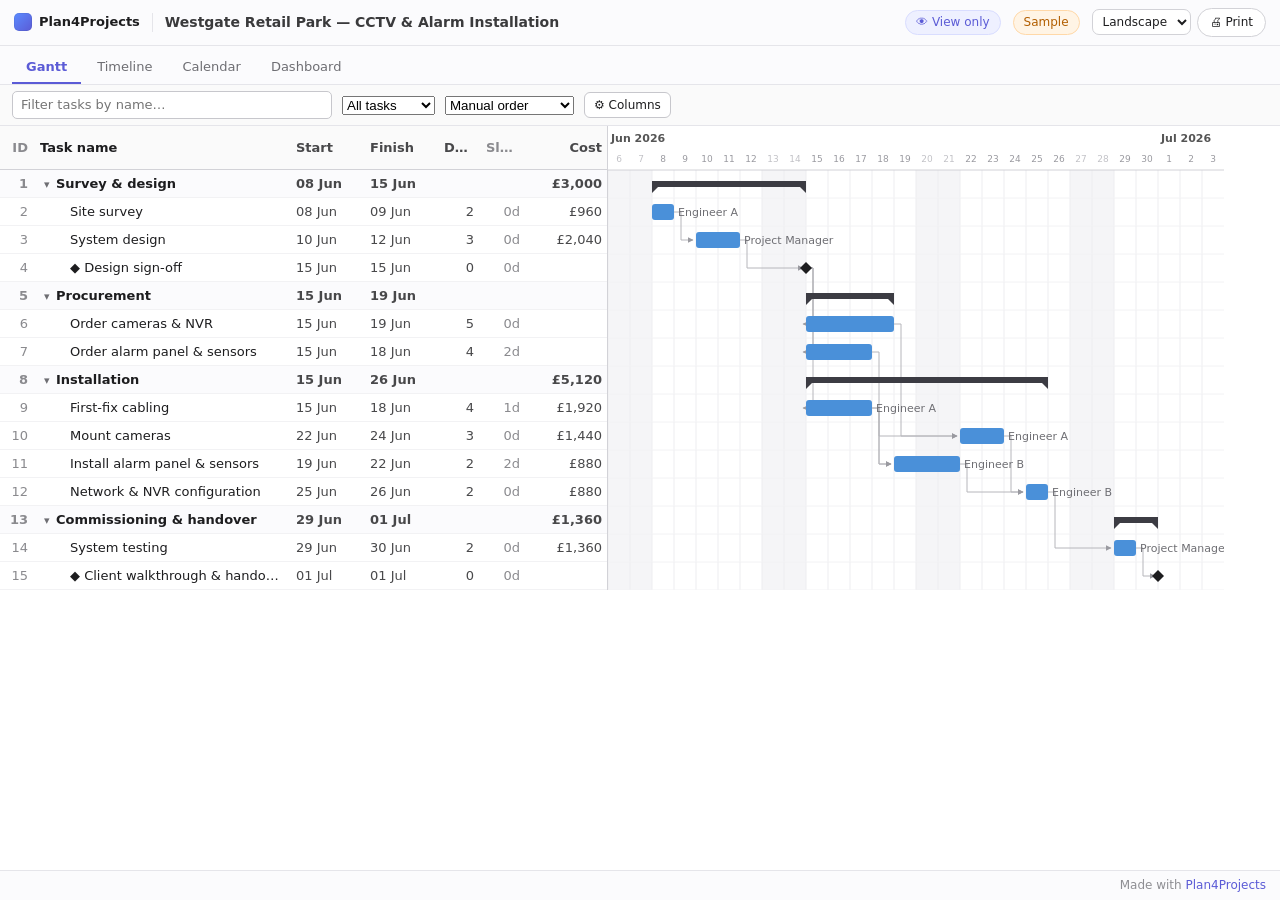
==== commit a8763c95: "Viewer /v/: add Portrait/Landscape choice to Print A static @page landscape rule hid the browser's o" ====
--- a/v/index.html
+++ b/v/index.html
@@ -5,8 +5,8 @@
     <meta name="viewport" content="width=device-width, initial-scale=1.0" />
     <meta name="robots" content="noindex" />
     <title>Plan4Projects · Shared plan</title>
-    <script type="module" crossorigin src="./assets/viewer-DG69HzoM.js"></script>
-    <link rel="stylesheet" crossorigin href="./assets/viewer-BPHk3pSo.css">
+    <script type="module" crossorigin src="./assets/viewer-Bagbp_UD.js"></script>
+    <link rel="stylesheet" crossorigin href="./assets/viewer-DUgti-T3.css">
   </head>
   <body>
     <div id="root"></div>
--- a/v/assets/viewer-DUgti-T3.css
+++ b/v/assets/viewer-DUgti-T3.css
@@ -0,0 +1 @@
+*{box-sizing:border-box}html,body{margin:0;height:100%;background:#fff;color:#1d1d1f;color-scheme:light}body{font:var(--planwright-font-size, 13px) / 1.4 -apple-system,BlinkMacSystemFont,system-ui,sans-serif}#root{height:100%}.app{height:100vh;display:flex;flex-direction:column;background:#fff}.workspace{flex:1;display:flex;min-height:0}.workspace-main{flex:1;min-width:0;display:flex;flex-direction:column;min-height:0}.gx-row{cursor:pointer}.gx-row.selected{background:#eaf2ff!important}.gx-row.row-dragging{opacity:.4}.row-drop-indicator{position:absolute;left:0;right:0;height:2px;background:#2563eb;pointer-events:none;z-index:4}.pw-no-select,.pw-no-select *{-webkit-user-select:none!important;user-select:none!important}.toolbar{display:flex;flex-wrap:wrap;align-items:center;gap:8px 12px;padding:8px 12px;border-bottom:1px solid #d2d2d7;background:#f5f5f7;flex:0 0 auto}.project-summary{margin-left:auto}.toolbar button{padding:5px 10px;border:1px solid #c7c7cc;border-radius:6px;background:#fff;cursor:pointer;color:#1d1d1f;white-space:nowrap}.toolbar button:hover:not(:disabled){background:#f0f0f2}.toolbar button:disabled{opacity:.6;cursor:default}.toolbar button.tip-btn{border-color:#e6b800;background:#fff8e1;color:#7a5c00;font-weight:600}.toolbar button.tip-btn:hover:not(:disabled){background:#ffefc2}.muted{color:#6e6e73}.live{color:#1a8a2e;font-weight:600;font-size:12px}.toolbar-toggle{display:inline-flex;align-items:center;gap:4px;font-size:12px;color:#1d1d1f;cursor:pointer;-webkit-user-select:none;user-select:none}.toolbar-toggle input{margin:0}.menu-wrap{position:relative;display:inline-flex}.menu-trigger{padding:5px 10px;border:1px solid #c7c7cc;border-radius:6px;background:#fff;color:#1d1d1f;cursor:pointer;font:inherit;white-space:nowrap}.menu-trigger:hover{background:#f0f0f2}.menu-trigger.on{background:#e5e5ea;border-color:#1d1d1f}.menu-popover{position:absolute;top:calc(100% + 4px);left:0;z-index:10;background:#fff;border:1px solid #d2d2d7;border-radius:8px;box-shadow:0 6px 22px #0000001f;padding:4px;min-width:220px;display:flex;flex-direction:column;gap:1px;font-size:13px}.menu-popover.wide{min-width:320px}.menu-popover>button{text-align:left;padding:6px 12px;background:none;border:none;border-radius:4px;cursor:pointer;font:inherit;color:#1d1d1f;white-space:nowrap}.menu-popover>button:hover:not(:disabled){background:#eaf2ff}.menu-popover>button:disabled{color:#c7c7cc;cursor:not-allowed}.menu-sep{height:1px;background:#e5e5ea;margin:4px 0}.menu-label{padding:4px 12px 2px;font-size:10px;text-transform:uppercase;letter-spacing:.3px;font-weight:600;color:#8a8a8e}.menu-version{padding:6px 12px 4px;font-size:11px;color:#a0a0a5;text-align:center;-webkit-user-select:text;user-select:text}.ek-bar{display:flex;align-items:center;gap:10px;flex-wrap:wrap;padding:8px 12px;margin-bottom:12px;background:#f5f5f7;border:1px solid #e5e5ea;border-radius:10px;font-size:13px}.ek-bar-muted{color:#8a8a8e}.ek-apple{font-size:14px;line-height:1}.ek-title{font-weight:600}.ek-spacer{flex:1}.ek-pill{display:inline-flex;align-items:center;gap:5px;padding:3px 9px;border-radius:999px;font-size:12px;border:1px solid #d0d0d5;background:#fff;cursor:pointer}.ek-pill.ok{border-color:#34c759;color:#1d7a32;background:#eafaf0}.ek-pill.ok.off{opacity:.5}.ek-pill.ok input{accent-color:#34c759}.ek-pill.connect{color:#5b5bd6;border-color:#c7c7e6}.ek-pill.connect:hover:not(:disabled){background:#f0f0ff}.ek-pill.denied{color:#b00020;border-color:#f0c0c0;background:#fdeaea;cursor:default}.ek-auto{display:inline-flex;align-items:center;gap:5px;cursor:pointer}.ek-syncnow{padding:3px 11px;border-radius:7px;border:1px solid #c7c7cc;background:#fff;cursor:pointer;font-size:12px}.ek-syncnow:hover:not(:disabled){background:#f0f0f5}.ek-syncnow:disabled{opacity:.6;cursor:default}.ek-status{color:#8a8a8e;font-size:12px}.ek-error{color:#b00020;font-size:12px;max-width:280px;overflow:hidden;text-overflow:ellipsis;white-space:nowrap}.menu-row{display:flex;align-items:center;justify-content:space-between;gap:10px;padding:6px 12px;border-radius:4px}.menu-row.toggleable{cursor:pointer;-webkit-user-select:none;user-select:none}.menu-row.toggleable:hover{background:#eaf2ff}.menu-row input[type=checkbox]{margin:0}.menu-row>span{flex:1}.menu-row select,.menu-row input[type=date]{flex:0 1 160px;font:inherit;font-size:12px;padding:3px 6px;border:1px solid #c7c7cc;border-radius:4px;background:#fff}.td-tracking{display:flex;flex-direction:column;gap:4px}.td-percent-buttons{display:flex;gap:4px}.td-pct-btn{flex:1;padding:5px 0;border:1px solid #c7c7cc;border-radius:5px;background:#fff;cursor:pointer;font:inherit;font-size:12px}.td-pct-btn:hover:not(:disabled){background:#f0f0f2}.td-pct-btn.on{background:#1a8a2e;border-color:#157025;color:#fff;font-weight:600}.live.off{color:#c1121f}.project-summary{display:inline-flex;align-items:center;gap:0;min-width:0;overflow:hidden;white-space:nowrap;text-overflow:ellipsis}.project-name{cursor:pointer;color:#1d1d1f;font-weight:500;padding:1px 4px;border-radius:3px}.project-name:hover{background:#e5e5ea}.project-name-input{font:inherit;font-weight:500;padding:1px 4px;border:1px solid #2563eb;border-radius:3px;background:#fff;min-width:220px}.workspace-select{font:inherit;padding:4px 8px;border:1px solid #c7c7cc;border-radius:6px;background:#fff;color:#1d1d1f;max-width:220px}.view-select{font:inherit;font-weight:600;padding:4px 10px;border:1px solid #c7c7cc;border-radius:6px;background:#fff;color:#1d1d1f}.undo-group{display:inline-flex;border:1px solid #c7c7cc;border-radius:6px;overflow:hidden}.undo-group button{border:none;border-radius:0;padding:4px 10px;background:#fff;cursor:pointer;color:#1d1d1f;font-size:15px;line-height:1}.undo-group button+button{border-left:1px solid #c7c7cc}.undo-group button:hover:not(:disabled){background:#f0f0f2}.undo-group button:disabled{color:#c7c7cc;cursor:default}.view-toggle{display:inline-flex;border:1px solid #c7c7cc;border-radius:6px;overflow:hidden}.view-toggle button{border:none;border-radius:0;padding:5px 12px;background:#fff;cursor:pointer;color:#1d1d1f}.view-toggle button+button{border-left:1px solid #c7c7cc}.view-toggle button.on{background:#e5e5ea;font-weight:600}.resource-scroll{flex:1;overflow:auto;background:#fff;padding:12px}.resource-table{border-collapse:collapse;width:100%}.resource-table th,.resource-table td{border:1px solid #e5e5ea;padding:6px 8px;text-align:left;vertical-align:top}.resource-table th{background:#fafafa;font-weight:600;position:sticky;top:0}.resource-table td.num{text-align:right;font-variant-numeric:tabular-nums}.resource-table td.muted{color:#6e6e73}.resource-stats{display:flex;gap:12px;margin-bottom:12px;flex-wrap:wrap}.stat{flex:0 0 auto;min-width:110px;background:#fafafa;border:1px solid #e5e5ea;border-radius:6px;padding:8px 12px}.stat.warn{background:#fff8eb;border-color:#f0c2c6}.stat-label{font-size:10px;text-transform:uppercase;font-weight:600;letter-spacing:.3px;color:#6e6e73}.stat-value{font-size:18px;font-weight:600;color:#1d1d1f;margin-top:2px}.stat.warn .stat-value{color:#c1121f}.inline-cell{display:inline-block;cursor:text;padding:1px 4px;border-radius:3px}.inline-cell:hover{background:#eaf2ff}.inline-cell .placeholder{color:#c7c7cc}.inline-edit{font:inherit;padding:1px 4px;border:1px solid #2563eb;border-radius:3px;background:#fff;width:100%;box-sizing:border-box}.inline-edit.num{text-align:right}tr.add-row{background:#fafafa}tr.add-row td{padding:4px 6px}tr.add-row input{font:inherit;padding:4px 6px;border:1px solid #c7c7cc;border-radius:4px;background:#fff;width:100%;box-sizing:border-box}.add-resource-btn{padding:4px 10px;border:1px solid #2563eb;border-radius:4px;background:#2563eb;color:#fff;cursor:pointer;font:inherit;font-size:12px}.add-resource-btn:disabled{background:#c7c7cc;border-color:#c7c7cc;cursor:not-allowed}.type-select{font:inherit;font-size:12px;padding:2px 4px;border:1px solid transparent;border-radius:4px;background:transparent;cursor:pointer;color:#1d1d1f}.type-select:hover{border-color:#c7c7cc;background:#fff}.resource-color-chip{display:inline-block;width:10px;height:10px;border-radius:2px;margin-right:6px;vertical-align:middle}.group-by-control{display:flex;flex-direction:column;gap:2px;justify-content:center}.group-by-control select{font:inherit;padding:3px 6px;border:1px solid #c7c7cc;border-radius:4px;background:#fff}.resource-table tr.group-header td{background:#eef2f7;font-weight:600;padding:6px 8px}.group-name{color:#1d1d1f}.group-meta{color:#6e6e73;font-weight:400;margin-left:10px;font-size:11px}.resource-table tr.overalloc{background:#fff8eb}.overalloc-badge{display:inline-block;margin-left:8px;padding:1px 6px;border-radius:4px;background:#fdedea;color:#c1121f;font-size:11px;font-weight:600}.error{color:#c1121f}.empty{flex:1;display:flex;align-items:center;justify-content:center;min-height:50vh;padding:40px;color:#6e6e73}.empty-card{display:flex;flex-direction:column;align-items:center;gap:10px;text-align:center;max-width:380px}.empty-card h2{margin:0;font-size:17px;color:#1d1d1f}.empty-card p{margin:0;font-size:13px;line-height:1.5}.empty-icon{font-size:32px}.empty-card button{margin-top:4px;border:1px solid #5b5bd6;background:#5b5bd6;color:#fff;border-radius:8px;padding:7px 16px;font-weight:600;cursor:pointer}.empty-card button:hover{background:#4a4ac4}.empty-spinner{width:28px;height:28px;border-radius:50%;border:3px solid #e0e0e6;border-top-color:#5b5bd6;animation:empty-spin .8s linear infinite}@keyframes empty-spin{to{transform:rotate(360deg)}}.gantt-wrap{flex:1;display:flex;flex-direction:column;min-height:0}.gantt-filter{display:flex;align-items:center;gap:10px;padding:6px 12px;border-bottom:1px solid #e5e5ea;background:#fafafa;flex:0 0 auto}.gantt-filter input[type=search]{flex:0 1 320px;padding:4px 8px;border:1px solid #c7c7cc;border-radius:5px;background:#fff;font:inherit}.gantt-filter button.link{background:none;border:none;color:#2563eb;cursor:pointer;padding:0;font:inherit;text-decoration:underline}.gantt-scroll{flex:1;overflow:auto;background:#fff;min-height:0}.gantt-inner{display:flex;align-items:flex-start}.gx-grid{position:sticky;left:0;z-index:2;background:#fff;border-right:1px solid #d2d2d7;flex:0 0 auto}.gx-head{display:flex;align-items:center;border-bottom:1px solid #d2d2d7;background:#fafafa;font-weight:600;position:sticky;top:0;z-index:3}.gx-row{display:flex;align-items:center;border-bottom:1px solid #f2f2f4}.gx-row.summary{font-weight:600;background:#fbfbfd}.gx-cell{padding:0 6px;overflow:hidden;white-space:nowrap;text-overflow:ellipsis}.gx-cell.id{width:34px;color:#8a8a8e;text-align:right}.gx-cell.name{flex:1;position:relative}.gx-delete{position:absolute;right:3px;top:50%;transform:translateY(-50%);width:18px;height:18px;border-radius:4px;border:none;background:#fff;color:#c1121f;cursor:pointer;font-size:14px;line-height:1;padding:0;opacity:0;box-shadow:0 0 5px 3px #fff}.gx-row:hover .gx-delete{opacity:.85}.gx-row.selected:hover .gx-delete{background:#eaf2ff;box-shadow:0 0 5px 3px #eaf2ff}.gx-delete:hover{opacity:1;color:#fff;background:#c1121f;box-shadow:0 0 5px 3px #c1121f}.gx-cell.date{width:74px;color:#48484a;font-variant-numeric:tabular-nums}.gx-cell.days{width:42px;text-align:right;color:#48484a}.gx-cell.slack{width:46px;text-align:right;color:#8a8a8e;font-variant-numeric:tabular-nums}.gx-cell.cost{width:82px;text-align:right;color:#48484a;font-variant-numeric:tabular-nums}.gx-cell.name.crit{color:#c0392b}.gx-head .gx-cell{position:relative;overflow:visible}.gx-head-label{display:block;overflow:hidden;white-space:nowrap;text-overflow:ellipsis}.gx-colsize{position:absolute;top:0;right:-3px;bottom:0;width:7px;cursor:col-resize;z-index:3}.gx-colsize:hover{background:#5b5bd64d}.gx-colmenu-wrap{position:relative;display:inline-block}.gx-colmenu-btn{font:inherit;font-size:12px;padding:4px 9px;border:1px solid #c7c7cc;border-radius:6px;background:#fff;color:#1d1d1f;cursor:pointer}.gx-colmenu-btn:hover{background:#f5f5f7}.gx-colmenu{position:absolute;top:calc(100% + 4px);left:0;z-index:20;background:#fff;border:1px solid #d2d2d7;border-radius:8px;box-shadow:0 8px 24px #00000024;padding:6px;min-width:150px;display:flex;flex-direction:column;gap:2px}.gx-colmenu label{display:flex;align-items:center;gap:8px;padding:5px 8px;border-radius:6px;font-size:13px;cursor:pointer}.gx-colmenu label:hover{background:#f5f5f7}.collapse-toggle{background:none;border:none;padding:0;margin:0 2px 0 0;width:14px;font-size:11px;color:#6e6e73;cursor:pointer;-webkit-user-select:none;user-select:none;display:inline-block;text-align:center}.collapse-toggle:hover{color:#1d1d1f}.collapse-spacer{display:inline-block;width:16px}.constraint-badge{display:inline-block;margin-left:6px;padding:0 4px;border-radius:3px;background:#fff3cd;color:#845b00;font-size:10px;font-weight:600}.task-detail{width:340px;flex:0 0 340px;border-left:1px solid #d2d2d7;background:#fff;display:flex;flex-direction:column;overflow:hidden}.task-detail header{display:flex;align-items:center;gap:10px;padding:8px 12px;border-bottom:1px solid #d2d2d7;background:#fafafa}.task-detail header .close{margin-left:auto;background:none;border:none;font-size:20px;line-height:1;color:#6e6e73;cursor:pointer;padding:0 4px}.td-body{flex:1;overflow:auto;padding:12px;display:flex;flex-direction:column;gap:12px}.td-body label{display:flex;flex-direction:column;gap:4px;font-size:12px}.td-body label>span{color:#6e6e73;font-weight:600;text-transform:uppercase;font-size:10px;letter-spacing:.3px}.td-body input,.td-body select,.td-body textarea{font:inherit;font-size:13px;padding:5px 7px;border:1px solid #c7c7cc;border-radius:5px;background:#fff;color:#1d1d1f}.td-body input:disabled,.td-body select:disabled{background:#f5f5f7;color:#8a8a8e}.td-row{display:grid;grid-template-columns:1fr 1fr;gap:10px}.td-row.td-readonly{grid-template-columns:1fr 1fr 1fr;font-size:12px}.td-readonly>div{display:flex;flex-direction:column;gap:2px}.td-readonly>div>span.muted{font-size:10px;text-transform:uppercase;font-weight:600;letter-spacing:.3px}.td-list{background:#fafafa;border:1px solid #e5e5ea;border-radius:5px;padding:6px 8px;font-size:12px;display:flex;flex-direction:column;gap:4px;min-height:24px}.td-item{display:flex;align-items:center;justify-content:space-between;gap:6px}.td-remove{background:none;border:none;color:#8a8a8e;cursor:pointer;font-size:16px;line-height:1;padding:0 4px}.td-remove:hover{color:#c1121f}.td-add-row{display:flex;gap:4px;margin-top:4px}.td-add-row select,.td-add-row input{flex:1;font-size:12px;padding:3px 5px;border:1px solid #c7c7cc;border-radius:4px;background:#fff;min-width:0}.td-lag-input{max-width:50px}.td-add-btn{font-size:12px;padding:3px 10px;border:1px solid #c7c7cc;border-radius:4px;background:#fff;cursor:pointer;flex:0 0 auto}.td-add-btn:disabled{opacity:.5;cursor:not-allowed}.td-outline-actions{display:flex;gap:8px;margin-top:auto}.td-outline-actions button{flex:1;padding:6px;border-radius:5px;border:1px solid #c7c7cc;background:#fff;cursor:pointer;font-size:12px}.td-outline-actions button:hover:not(:disabled){background:#f0f0f2}.td-actions{display:flex;gap:8px}.td-format{display:flex;flex-direction:column;gap:4px}.td-format-label{color:#6e6e73;font-weight:600;text-transform:uppercase;font-size:10px;letter-spacing:.3px}.td-color-row{display:flex;flex-wrap:wrap;gap:6px;align-items:center}.td-color-swatch{width:24px;height:24px;border-radius:5px;border:1px solid #c7c7cc;cursor:pointer;padding:0;font-size:14px;color:#6e6e73;display:flex;align-items:center;justify-content:center}.td-color-swatch.on{border:2px solid #1d1d1f;box-shadow:0 0 0 2px #fff inset}.td-color-custom{width:28px;height:28px;padding:0;border:1px solid #c7c7cc;border-radius:5px;background:none;cursor:pointer}.td-actions button{flex:1;padding:7px;border-radius:6px;border:1px solid #c7c7cc;background:#fff;cursor:pointer;font-weight:600}.td-actions .primary{background:#2563eb;border-color:#1d4ed8;color:#fff}.td-actions .danger{color:#c1121f;border-color:#f0c2c6}.td-baseline{background:#f5f5f7;padding:8px;border-radius:6px;border:1px solid #e5e5ea}.variance-late{color:#c1121f;font-weight:600}.variance-early{color:#1a8a2e;font-weight:600}@media print{body,html,#root,.app,.workspace{height:auto!important;overflow:visible!important}.workspace-main{transform:scale(var(--print-scale, 1));transform-origin:top left}.print-hide-id .gx-cell.id,.print-hide-start .gx-cell.start,.print-hide-finish .gx-cell.finish,.print-hide-days .gx-cell.days,.print-hide-slack .gx-cell.slack,.print-hide-cost .gx-cell.cost,.toolbar,.gantt-filter,.task-detail,.view-toggle,.modal-overlay,.toast{display:none!important}.workspace,.workspace-main{display:block!important}.gantt-scroll,.resource-scroll,.timeline-scroll,.network-scroll{overflow:visible!important;height:auto!important}.gx-grid,.gx-head{position:static!important}.app:before{content:none}.print-banner{display:flex!important}.print-header{position:fixed;top:0;left:0;right:0;align-items:center;gap:12px;padding-bottom:6px;border-bottom:1.5px solid #888}.print-logo{object-fit:contain}.print-logo.size-small{max-height:30px;max-width:120px}.print-logo.size-medium{max-height:44px;max-width:180px}.print-logo.size-large{max-height:64px;max-width:260px}.page-counter:after{content:counter(page)}.pages-counter:after{content:counter(pages)}.print-compact .gx-row,.print-compact .resource-table td,.print-compact .resource-table th{line-height:1.1!important}.print-compact{font-size:11px!important}.print-compact .gx-svg,.print-compact .gx-grid{font-size:10px!important}.print-titles{display:flex;flex-direction:column}.print-title{font-size:15px;font-weight:700}.print-sub{font-size:11px;color:#444}.print-footer{position:fixed;bottom:0;left:0;right:0;justify-content:space-between;padding-top:6px;border-top:1px solid #888;font-size:10px;color:#444}.workspace-main{padding-top:58px;padding-bottom:30px}}.print-banner{display:none}.gx-svg{display:block;flex:0 0 auto;background:#fff}.dashboard-scroll{flex:1;overflow:auto;background:#f5f5f7;padding:16px}.dash-grid{display:grid;grid-template-columns:repeat(3,1fr);gap:12px;max-width:1100px}.dash-card{background:#fff;border:1px solid #e5e5ea;border-radius:10px;padding:14px 16px}.dash-card-title{font-size:11px;text-transform:uppercase;letter-spacing:.3px;font-weight:600;color:#6e6e73;margin-bottom:8px}.dash-big{font-size:30px;font-weight:700;color:#1d1d1f}.dash-progress{margin-top:8px;height:8px;background:#e5e5ea;border-radius:4px;overflow:hidden}.dash-progress-fill{height:100%;background:#1a8a2e}.ev-cells{display:flex;gap:24px;flex-wrap:wrap}.ev-cell{min-width:90px}.ev-value{font-size:22px;font-weight:700;color:#1d1d1f}.ev-label{font-size:11px;color:#6e6e73}.ev-note{margin-top:8px;font-size:11px}.dash-table{width:100%;border-collapse:collapse;font-size:12px}.dash-table td{padding:4px 6px;border-bottom:1px solid #f2f2f4}.dash-table td.num{text-align:right;color:#48484a;font-variant-numeric:tabular-nums}.status-cell{text-align:right;font-weight:600}.status-cell.done{color:#1a8a2e}.status-cell.overdue{color:#c1121f}.status-cell.upcoming{color:#6e6e73}.dash-bars{display:flex;flex-direction:column;gap:6px}.dash-bar-row{display:flex;align-items:center;gap:8px;font-size:12px}.dash-bar-label{flex:0 0 90px;overflow:hidden;text-overflow:ellipsis;white-space:nowrap}.dash-bar-track{flex:1;height:10px;background:#eef2f7;border-radius:5px;overflow:hidden}.dash-bar-fill{height:100%;background:#4a90d9}.dash-bar-value{flex:0 0 64px;text-align:right;font-variant-numeric:tabular-nums;color:#48484a}.calendar-scroll{flex:1;overflow:auto;background:#fff;display:flex;flex-direction:column}.calendar-nav{display:flex;align-items:center;gap:10px;padding:8px 12px;border-bottom:1px solid #e5e5ea}.calendar-nav button{border:1px solid #c7c7cc;background:#fff;border-radius:5px;padding:3px 10px;cursor:pointer;font:inherit}.cal-today{margin-left:auto}.cal-dow{background:#fafafa;padding:4px 6px;font-size:11px;font-weight:600;color:#6e6e73;text-align:center}.cal-add{opacity:0;border:none;background:none;color:#5b5bd6;font-size:14px;line-height:1;cursor:pointer;padding:0 3px;border-radius:4px;transition:opacity .1s ease}.cal-add:hover{opacity:1;background:#eef0ff}.cw-scroll{flex:1;overflow:auto;background:#fff;display:flex;flex-direction:column}.cw-nav{display:flex;align-items:center;gap:10px;padding:8px 12px;border-bottom:1px solid #e5e5ea}.cw-nav button{border:1px solid #c7c7cc;background:#fff;border-radius:5px;padding:3px 10px;cursor:pointer}.cw-nav .cal-today{margin-left:auto}.cw-hint{font-size:11px;color:#a0a0a5}.cw-dow{display:grid;grid-template-columns:repeat(7,1fr);border-bottom:1px solid #e5e5ea}.cw-weeks{display:flex;flex-direction:column}.cw-week{position:relative;border-bottom:1px solid #e5e5ea}.cw-days{position:absolute;top:0;right:0;bottom:0;left:0;display:grid;grid-template-columns:repeat(7,1fr)}.cw-day{border-right:1px solid #f0f0f3;position:relative}.cw-day.out{background:#fafafa}.cw-day.out .cw-daynum{color:#c7c7cc}.cw-day.weekend{background:#f7f7f9}.cw-daynum{display:block;text-align:right;font-size:11px;color:#6e6e73;padding:2px 5px 0 0}.cw-day .cal-add{position:absolute;top:0;left:2px}.cw-day:hover .cal-add{opacity:.6}.cw-bars{position:absolute;top:0;right:0;bottom:0;left:0;pointer-events:none}.cw-bar{position:absolute;height:15px;border-radius:4px;background:#4a90d9;color:#fff;font-size:10.5px;line-height:15px;padding:0 6px;overflow:hidden;cursor:pointer;pointer-events:auto;box-shadow:0 1px 2px #0000001f}.cw-bar.crit{background:#e2574c}.cw-bar:hover{filter:brightness(1.07)}.cw-bar-fill{position:absolute;left:0;top:0;bottom:0;background:#00000038;border-radius:4px 0 0 4px}.cw-bar-label{position:relative;white-space:nowrap}.cw-bar-handle{position:absolute;right:0;top:0;bottom:0;width:7px;cursor:ew-resize}.cw-day.range{background:#eef0ff}.cw-dragging{cursor:grabbing;-webkit-user-select:none;user-select:none}.cw-dragging .cw-bar,.cw-dragging .cw-ms{pointer-events:none}.cw-ms{position:absolute;height:15px;line-height:15px;font-size:10.5px;color:#1d1d1f;white-space:nowrap;cursor:pointer;pointer-events:auto}.cw-add-input{position:absolute;z-index:6;box-sizing:border-box;font-size:11px;padding:2px 5px;border:1px solid #5b5bd6;border-radius:4px;background:#fff;outline:none}.cw-pop-overlay{position:fixed;top:0;right:0;bottom:0;left:0;background:#0000002e;display:grid;place-items:center;z-index:50}.cw-pop{width:320px;background:#fff;border-radius:12px;box-shadow:0 18px 50px #00000047;padding:14px 16px}.cw-pop-head{display:flex;align-items:center;gap:8px}.cw-pop-name{flex:1;font-size:15px;font-weight:600;border:1px solid transparent;border-radius:6px;padding:4px 6px}.cw-pop-name:focus{border-color:#5b5bd6;outline:none}.cw-pop-x{border:none;background:none;font-size:18px;color:#8a8a8e;cursor:pointer}.cw-pop-row{display:flex;align-items:center;gap:10px;margin-top:10px;font-size:13px}.cw-pop-row>label{width:86px;color:#6e6e73}.cw-pop-row input[type=number]{width:64px;padding:3px 6px;border:1px solid #d0d0d5;border-radius:5px}.cw-pop-row input[type=range]{flex:1}.cw-pop-unit{color:#8a8a8e}.cw-pop-check{gap:7px;cursor:pointer}.cw-pop-check>label{width:auto}.cw-pop-dates{margin-top:12px;font-size:12px;color:#8a8a8e}.cw-pop-foot{display:flex;justify-content:space-between;margin-top:14px}.cw-pop-foot button{padding:6px 14px;border-radius:7px;border:1px solid #c7c7cc;background:#fff;cursor:pointer}.cw-pop-foot .danger{color:#b00020;border-color:#f0c0c0}.cw-pop-foot .primary{background:#5b5bd6;color:#fff;border-color:#5b5bd6}.usage-scroll{flex:1;overflow:auto;background:#fff;padding:12px}.usage-table{border-collapse:collapse;font-size:12px}.usage-table th,.usage-table td{border:1px solid #e5e5ea;padding:4px 6px;text-align:center}.usage-table th{background:#fafafa;position:sticky;top:0;font-weight:600;white-space:nowrap}.usage-name-col{text-align:left!important;white-space:nowrap;position:sticky;left:0;background:#fff;z-index:1}.usage-week-col{width:46px}.usage-cell.busy{background:#eaf2ff}.usage-cell.over{background:#fdecea;color:#c1121f;font-weight:700}.usage-total-col{font-weight:600;background:#fafafa}.usage-total-row td{font-weight:600;background:#f3f3f5}.usage-legend{margin-top:10px;font-size:11px;color:#6e6e73}.usage-swatch.over{display:inline-block;width:12px;height:12px;background:#fdecea;border:1px solid #c1121f;vertical-align:middle;margin:0 2px}.network-scroll{flex:1;overflow:auto;background:#fafafa}.network-svg{display:block}.modal-overlay{position:fixed;top:0;right:0;bottom:0;left:0;background:#00000052;display:flex;align-items:center;justify-content:center;z-index:1000}.modal{background:#fff;border-radius:12px;box-shadow:0 24px 64px #00000047;width:640px;max-width:calc(100vw - 48px);max-height:calc(100vh - 64px);display:flex;flex-direction:column;overflow:hidden}.modal-head{display:flex;align-items:center;justify-content:space-between;padding:14px 18px;border-bottom:1px solid #e5e5ea;font-size:15px}.modal-close{border:none;background:none;font-size:16px;color:#6e6e73;cursor:pointer;padding:2px 6px;border-radius:6px}.modal-close:hover{background:#f0f0f2;color:#1d1d1f}.modal-foot{display:flex;justify-content:flex-end;gap:8px;padding:12px 18px;border-top:1px solid #e5e5ea}.modal-foot .primary,.modal-foot button.primary{background:#2563eb;color:#fff;border-color:#2563eb}.modal-foot .primary:disabled{opacity:.5}.modal-foot .danger,.modal-foot button.danger{background:#dc2626;color:#fff;border-color:#dc2626}.share-body{padding:16px 18px 18px}.share-note{margin:0 0 14px;font-size:13px;line-height:1.5;color:#3a3a3c}.share-row{display:flex;gap:8px}.share-url{flex:1;min-width:0;font:12px/1.4 ui-monospace,SFMono-Regular,Menlo,monospace;padding:7px 9px;border:1px solid #d2d2d7;border-radius:7px;background:#f5f5f7;color:#1d1d1f}.share-row .primary{flex:0 0 auto;background:#2563eb;color:#fff;border:1px solid #2563eb;border-radius:7px;padding:7px 14px;cursor:pointer;white-space:nowrap}.share-actions{margin-top:10px}.share-actions button{border:1px solid #d2d2d7;background:#fff;border-radius:7px;padding:6px 12px;cursor:pointer;font-size:13px}.share-warn{margin:14px 0 0;font-size:12px;line-height:1.5;color:#92400e;background:#fffbeb;border:1px solid #fde68a;border-radius:8px;padding:10px 12px}.hc-body{padding:16px 18px 18px;max-height:70vh;overflow-y:auto}.hc-clean{display:flex;align-items:center;gap:14px;padding:8px 0}.hc-clean-mark{width:40px;height:40px;flex:0 0 auto;border-radius:50%;background:#e7f6ea;color:#1a8a2e;display:grid;place-items:center;font-size:22px;font-weight:700}.hc-clean-sub{color:#6e6e73;font-size:13px;margin-top:3px}.hc-summary{display:flex;align-items:center;gap:8px;margin-bottom:14px}.hc-summary-text{color:#6e6e73;font-size:13px}.hc-pill{font-size:12px;font-weight:600;padding:2px 9px;border-radius:999px}.hc-pill.high{background:#fdecea;color:#c0392b}.hc-pill.medium{background:#fff4e5;color:#b25e00}.hc-pill.low{background:#eef2ff;color:#3a5bbf}.hc-list{list-style:none;margin:0;padding:0;display:flex;flex-direction:column;gap:10px}.hc-item{border:1px solid #e5e5ea;border-left-width:3px;border-radius:9px;padding:11px 13px}.hc-item.high{border-left-color:#e2574c}.hc-item.medium{border-left-color:#f0a020}.hc-item.low{border-left-color:#5b8bff}.hc-item-head{display:flex;align-items:center;gap:8px}.hc-dot{width:8px;height:8px;border-radius:50%;flex:0 0 auto}.hc-dot.high{background:#e2574c}.hc-dot.medium{background:#f0a020}.hc-dot.low{background:#5b8bff}.hc-title{font-weight:600;font-size:14px;flex:1}.hc-show{border:1px solid #d2d2d7;background:#fff;border-radius:6px;padding:2px 10px;font-size:12px;cursor:pointer;flex:0 0 auto}.hc-show:hover{background:#f5f5f7}.hc-detail{color:#3a3a3c;font-size:13px;line-height:1.5;margin:6px 0 0}.hc-fix{color:#1a8a2e;font-size:12.5px;margin-top:6px}.hc-fix:before{content:"→ "}.hc-foot-note{margin:16px 0 0;font-size:12px;color:#8e8e93}.help-modal{width:640px;max-width:92vw}.help-body{padding:18px 22px 22px;max-height:74vh;overflow-y:auto}.help-lede{margin:0 0 18px;color:#6e6e73;font-size:14px}.help-section{margin-bottom:20px}.help-section h3{margin:0 0 8px;font-size:15px;letter-spacing:-.01em;padding-bottom:6px;border-bottom:1px solid #ececf0}.help-intro{margin:0 0 10px;color:#6e6e73;font-size:13px}.help-section ul{list-style:none;margin:0;padding:0;display:flex;flex-direction:column;gap:9px}.help-section li{font-size:13.5px;line-height:1.5}.help-name{font-weight:600;color:#1d1d1f}.help-where{display:inline-block;margin-left:8px;font-size:11px;color:#5b5bd6;background:#eef0ff;border-radius:5px;padding:1px 7px;vertical-align:middle}.help-desc{display:block;color:#3a3a3c;margin-top:2px}.help-foot{margin:8px 0 0;padding-top:14px;border-top:1px solid #ececf0;font-size:13px;color:#6e6e73}@keyframes risk-spin{to{transform:rotate(360deg)}}.hc-spinner{width:22px;height:22px;border:3px solid #e5e5ea;border-top-color:#5b5bd6;border-radius:50%;animation:risk-spin .8s linear infinite;flex:0 0 auto}.risk-body{padding:16px 18px 18px;max-height:74vh;overflow-y:auto}.risk-controls{display:flex;align-items:center;gap:10px;margin-bottom:16px}.risk-controls label{font-size:13px;color:#6e6e73}.risk-controls input[type=date]{font:inherit;padding:5px 8px;border:1px solid #d2d2d7;border-radius:7px}.risk-run{border:1px solid #5b5bd6;background:#5b5bd6;color:#fff;border-radius:7px;padding:6px 14px;cursor:pointer;font-size:13px}.risk-run:disabled{opacity:.6}.risk-loading{display:flex;align-items:center;gap:12px;padding:28px 0;color:#6e6e73;justify-content:center}.risk-error{color:#c0392b;padding:16px 0}.risk-headline{display:flex;align-items:center;gap:16px;padding:16px;border-radius:12px;margin-bottom:16px}.risk-headline.good{background:#e7f6ea}.risk-headline.warn{background:#fff4e5}.risk-headline.bad{background:#fdecea}.risk-prob{font-size:40px;font-weight:800;letter-spacing:-.02em;line-height:1}.risk-headline.good .risk-prob{color:#1a8a2e}.risk-headline.warn .risk-prob{color:#b25e00}.risk-headline.bad .risk-prob{color:#c0392b}.risk-prob-sub{font-size:15px;color:#1d1d1f}.risk-prob-note{font-size:12px;color:#8e8e93;margin-top:3px}.risk-dates{display:grid;grid-template-columns:repeat(4,1fr);gap:10px;margin-bottom:18px}.risk-date{border:1px solid #e5e5ea;border-radius:9px;padding:9px 10px;text-align:center}.risk-date-label{display:block;font-size:11px;color:#8e8e93;margin-bottom:4px}.risk-date-val{font-size:14px;font-weight:600}.risk-drivers-title{font-weight:600;font-size:14px}.risk-drivers-sub{margin:4px 0 12px;font-size:12.5px;color:#6e6e73}.risk-drivers ul{list-style:none;margin:0;padding:0;display:flex;flex-direction:column;gap:8px}.risk-drivers li{display:flex;align-items:center;gap:10px;font-size:13px}.risk-bar-wrap{flex:0 0 90px;height:8px;background:#f0f0f3;border-radius:4px;overflow:hidden}.risk-bar{display:block;height:100%;background:linear-gradient(90deg,#f0a020,#e2574c)}.risk-driver-name{flex:1;min-width:0;overflow:hidden;text-overflow:ellipsis;white-space:nowrap}.risk-driver-pct{font-variant-numeric:tabular-nums;color:#6e6e73;font-size:12.5px;flex:0 0 auto}.risk-foot-note{margin:16px 0 0;padding-top:14px;border-top:1px solid #ececf0;font-size:12px;color:#8e8e93;line-height:1.5}.crash-head{flex-direction:column;align-items:flex-start;gap:4px}.crash-headline-main{font-size:22px;font-weight:800;letter-spacing:-.01em;line-height:1.1}.risk-headline.good .crash-headline-main{color:#1a8a2e}.risk-headline.warn .crash-headline-main{color:#b25e00}.crash-headline-sub{font-size:13px;color:#4a4a4f}.crash-changes{margin-top:4px}.crash-changes ul{list-style:none;margin:0;padding:0;display:flex;flex-direction:column}.crash-change{display:flex;align-items:center;gap:10px;font-size:13px;padding:7px 0;border-bottom:1px solid #f0f0f3}.crash-change:last-child{border-bottom:none}.crash-change-name{flex:1;min-width:0;overflow:hidden;text-overflow:ellipsis;white-space:nowrap}.crash-change-days{font-variant-numeric:tabular-nums;color:#6e6e73;flex:0 0 auto}.crash-change-cost{font-variant-numeric:tabular-nums;font-weight:600;color:#b25e00;flex:0 0 auto;min-width:56px;text-align:right}.crash-actions{display:flex;justify-content:flex-end;gap:10px;margin-top:18px;padding-top:14px;border-top:1px solid #ececf0}.btn-secondary{border:1px solid #d2d2d7;background:#fff;color:#1d1d1f;border-radius:7px;padding:6px 14px;font-size:13px;cursor:pointer}.btn-secondary:hover{background:#f5f5f7}.btn-secondary:disabled{opacity:.6}.crash-apply{border:1px solid #5b5bd6;background:#5b5bd6;color:#fff;border-radius:7px;padding:6px 16px;font-size:13px;font-weight:600;cursor:pointer}.crash-apply:disabled{opacity:.6}.saveas-body{padding:16px 18px;display:flex;flex-direction:column;gap:14px}.saveas-row{display:flex;flex-direction:column;gap:5px}.saveas-label{font-size:12px;color:#6e6e73}.saveas-row select,.saveas-name input{font:inherit;font-size:14px;padding:7px 9px;border:1px solid #c7c7cc;border-radius:7px;background:#fff;color:#1d1d1f}.saveas-name{display:flex;align-items:center;gap:6px}.saveas-name input{flex:1;min-width:0}.saveas-ext{font-size:13px;color:#8e8e93;font-variant-numeric:tabular-nums}.saveas-hint{margin:0;font-size:12px;color:#8e8e93}.ws-switcher{position:relative;display:inline-block}.ws-trigger{display:inline-flex;align-items:center;gap:6px;max-width:240px}.ws-trigger-name{overflow:hidden;text-overflow:ellipsis;white-space:nowrap}.ws-caret{flex:0 0 auto;color:#8e8e93;font-size:11px}.ws-popover{min-width:240px;max-width:340px;max-height:60vh;overflow-y:auto;padding:4px}.ws-item{display:flex;align-items:center;gap:2px;border-radius:6px}.ws-item:hover{background:#f5f5f7}.ws-item-open{flex:1;min-width:0;display:flex;align-items:center;gap:6px;text-align:left;background:none;border:none;border-radius:6px;padding:7px 8px;cursor:pointer;font:inherit;font-size:13px;color:#1d1d1f}.ws-item.current .ws-item-open{font-weight:600}.ws-check{flex:0 0 auto;width:12px;color:#5b5bd6}.ws-item-name{overflow:hidden;text-overflow:ellipsis;white-space:nowrap}.ws-item-del{flex:0 0 auto;background:none;border:none;border-radius:6px;cursor:pointer;padding:5px 8px;font-size:13px;line-height:1;opacity:.5}.ws-item-del:hover{opacity:1;background:#fdecec}.td-percent-slider{width:100%;margin:6px 0 2px;cursor:pointer}.td-link-btn{align-self:flex-start;padding:5px 10px;border:1px solid #c7c7cc;border-radius:6px;background:#fff;cursor:pointer;font-size:13px}.td-link-btn:hover:not(:disabled){background:#f0f0f2}.td-link-btn:disabled{opacity:.5;cursor:default}.gx-warn{color:#c2410c;margin-right:3px;cursor:help}.calendar-body{display:flex;min-height:360px;max-height:64vh}.calendar-list{width:190px;border-right:1px solid #e5e5ea;padding:8px;display:flex;flex-direction:column;gap:2px;overflow-y:auto}.calendar-item{display:flex;align-items:center;justify-content:space-between;gap:6px;text-align:left;border:none;background:none;padding:8px 10px;border-radius:7px;cursor:pointer;font-size:13px;color:#1d1d1f}.calendar-item:hover{background:#f0f0f2}.calendar-item.on{background:#eaf2ff;color:#2563eb}.cal-badge{font-size:10px;text-transform:uppercase;letter-spacing:.04em;color:#6e6e73;background:#f0f0f2;border-radius:5px;padding:1px 5px}.calendar-add{margin-top:6px;border:1px dashed #c7c7cc;background:none;color:#2563eb;border-radius:7px;padding:8px;cursor:pointer;font-size:13px}.calendar-add:hover{background:#eaf2ff}.calendar-detail{flex:1;padding:16px 18px;overflow-y:auto}.cal-row{display:flex;align-items:center;gap:8px;margin-bottom:14px}.cal-row h3{margin:0;font-size:16px}.cal-row .spacer,.exception-item .spacer{flex:1}.cal-label{display:block;font-size:12px;font-weight:600;color:#6e6e73;margin:14px 0 6px}.weekday-row{display:flex;gap:6px}.hours-row{display:flex;align-items:center;gap:10px}.hours-row input[type=number]{width:72px;padding:6px 8px;border:1px solid #c7c7cc;border-radius:6px}.weekday{flex:1;padding:9px 0;border:1px solid #d2d2d7;background:#f5f5f7;color:#8a8a8e;border-radius:7px;cursor:pointer;font-size:12px;font-weight:600}.weekday.working{background:#eaf2ff;border-color:#2563eb;color:#2563eb}.exception-add{display:flex;gap:6px;margin-bottom:8px}.exception-add input[type=date],.exception-add select{padding:5px 8px;border:1px solid #c7c7cc;border-radius:6px}.exception-list{display:flex;flex-direction:column;gap:2px}.exception-item{display:flex;align-items:center;gap:8px;padding:6px 8px;border-radius:6px}.exception-item:hover{background:#f7f7f9}.ex-dot{width:8px;height:8px;border-radius:50%}.ex-dot.off{background:#c1121f}.ex-dot.on{background:#1a8a2e}.ex-date{font-variant-numeric:tabular-nums}.exception-item .x{border:none;background:none;color:#c1121f;cursor:pointer;font-size:15px;padding:0 4px}.calendar-detail button.danger,.cal-row button.danger{color:#c1121f;border-color:#e7b3b8}.recurring-body{padding:16px 18px;display:flex;flex-direction:column;gap:12px}.form-row{display:flex;align-items:center;gap:10px}.form-row>span:first-child{width:120px;flex-shrink:0;font-size:13px;color:#1d1d1f}.form-row input[type=text],.form-row input[type=number],.form-row input[type=date],.form-row select{padding:6px 9px;border:1px solid #c7c7cc;border-radius:7px;font-size:13px}.form-row input[type=text]{flex:1}.inline-pair{display:flex;align-items:center;gap:6px}.inline-pair input[type=number]{width:64px}.end-options{display:flex;flex-direction:column;gap:6px}.end-options .radio{display:flex;align-items:center;gap:6px;font-size:13px}.end-options .radio input[type=number],.end-options .radio input[type=date]{width:auto;padding:4px 7px;border:1px solid #c7c7cc;border-radius:6px}.recurring-summary{margin:2px 0 0}.baseline-actions .inline-pair button{font-size:12px;padding:3px 8px}.toast{position:fixed;bottom:22px;left:50%;transform:translate(-50%);background:#1d1d1f;color:#fff;padding:10px 18px;border-radius:9px;font-size:13px;box-shadow:0 8px 24px #00000047;z-index:1100}.muted.small,.small{font-size:12px}.print-setup-body{padding:16px 18px;display:flex;flex-direction:column;gap:10px;overflow-y:auto}.print-preview{border:1px solid #d2d2d7;border-radius:8px;padding:10px 12px;background:#fff;margin-top:4px}.pp-header{display:flex;align-items:center;gap:10px;border-bottom:1.5px solid #888;padding-bottom:6px}.pp-logo{object-fit:contain}.pp-logo.size-small{max-height:24px;max-width:96px}.pp-logo.size-medium{max-height:34px;max-width:130px}.pp-logo.size-large{max-height:48px;max-width:180px}.print-setup-body code{background:#f0f0f2;border-radius:4px;padding:1px 5px;font-size:11px}.print-cols{display:flex;flex-wrap:wrap;gap:6px 16px}.print-col-toggle{display:flex;align-items:center;gap:6px;font-size:13px}.gx-link{margin-left:5px;text-decoration:none;font-size:10px;opacity:.65}.gx-link:hover{opacity:1}.td-open-link{margin-left:8px;font-size:11px;color:#2563eb;text-decoration:none}.td-open-link:hover{text-decoration:underline}.filter-clear{font-size:12px;padding:2px 8px}.timeline-scroll{flex:1;overflow:auto;background:#fff}.timeline-caption{font-size:12px;color:#6e6e73;padding:12px 28px 6px}.timeline-svg{display:block}.pp-title{font-weight:700;font-size:14px}.pp-sub{font-size:11px;color:#6e6e73}.pp-body{padding:20px 0;text-align:center;color:#8a8a8e;font-size:12px}.pp-footer{display:flex;justify-content:space-between;border-top:1px solid #888;padding-top:6px;font-size:10px;color:#6e6e73}.toolbar button.ai-open-btn{border-color:#c3c4f5;background:#eef0ff;color:#3b3ba8;font-weight:600}.toolbar button.ai-open-btn:hover:not(:disabled){background:#e2e5ff}.toolbar button.ai-open-btn.on{background:#5b5bd6;border-color:#5b5bd6;color:#fff}.ai-panel{flex:0 0 360px;width:360px;align-self:stretch;display:flex;flex-direction:column;min-height:0;background:#fbfbfd;border-left:1px solid #d9d9e0}.ai-head{display:flex;align-items:center;gap:8px;padding:8px 10px;border-bottom:1px solid #e6e6ec;background:#fff}.ai-title{font-weight:700;color:#3b3ba8}.ai-head-spacer{flex:1}.ai-model-pill{border:1px solid #c3c4f5;background:#eef0ff;color:#3b3ba8;font-size:11px;padding:2px 8px;border-radius:999px;cursor:pointer}.ai-model-pill:hover{background:#e2e5ff}.ai-icon-btn{border:none;background:transparent;color:#6e6e73;font-size:15px;line-height:1;padding:3px 5px;border-radius:6px;cursor:pointer}.ai-icon-btn:hover:not(:disabled){background:#ececf1;color:#1d1d1f}.ai-icon-btn:disabled{opacity:.4;cursor:default}.ai-log{flex:1;min-height:0;overflow-y:auto;padding:12px;display:flex;flex-direction:column;gap:8px}.ai-empty{color:#6e6e73;font-size:13px;line-height:1.5;margin:auto 0}.ai-suggestions{display:flex;flex-direction:column;gap:6px;margin-top:12px}.ai-suggestions button{text-align:left;border:1px solid #d9d9e0;background:#fff;border-radius:8px;padding:8px 10px;font-size:12.5px;color:#1d1d1f;cursor:pointer}.ai-suggestions button:hover:not(:disabled){border-color:#5b5bd6;background:#f5f6ff}.ai-msg{font-size:13px;line-height:1.5;white-space:pre-wrap;word-wrap:break-word;border-radius:10px;padding:8px 11px;max-width:92%}.ai-msg.user{align-self:flex-end;background:#5b5bd6;color:#fff;border-bottom-right-radius:3px}.ai-msg.assistant{align-self:flex-start;background:#fff;border:1px solid #e6e6ec;color:#1d1d1f;border-bottom-left-radius:3px}.ai-msg.error{align-self:stretch;background:#fff1f0;border:1px solid #f3c0bd;color:#8a2a22;display:flex;flex-direction:column;gap:6px}.ai-tool{align-self:flex-start;display:flex;align-items:baseline;gap:7px;font-size:12px;color:#4a4a52;background:#f1f1f6;border:1px solid #e3e3ea;border-radius:8px;padding:5px 9px;max-width:96%}.ai-tool-icon{font-weight:700}.ai-tool.running .ai-tool-icon{color:#5b5bd6}.ai-tool.done .ai-tool-icon{color:#1a8a2e}.ai-tool.error{background:#fff1f0;border-color:#f3c0bd;color:#8a2a22}.ai-tool-name{font-weight:600;white-space:nowrap}.ai-tool-sum{color:#6e6e73}.ai-thinking{align-self:flex-start;display:flex;gap:4px;padding:8px 4px}.ai-dot{width:6px;height:6px;border-radius:50%;background:#b6b6c6;animation:ai-bounce 1.2s infinite ease-in-out}.ai-dot:nth-child(2){animation-delay:.15s}.ai-dot:nth-child(3){animation-delay:.3s}@keyframes ai-bounce{0%,60%,to{transform:translateY(0);opacity:.5}30%{transform:translateY(-4px);opacity:1}}.ai-input{display:flex;gap:8px;padding:10px;border-top:1px solid #e6e6ec;background:#fff}.ai-input textarea{flex:1;resize:none;border:1px solid #c7c7cc;border-radius:8px;padding:7px 9px;font:inherit;font-size:13px;line-height:1.4}.ai-input textarea:focus{outline:none;border-color:#5b5bd6;box-shadow:0 0 0 2px #e2e5ff}.ai-send{align-self:flex-end;border:1px solid #5b5bd6;background:#5b5bd6;color:#fff;border-radius:8px;padding:7px 14px;font-weight:600;cursor:pointer}.ai-send:hover:not(:disabled){background:#4a4ac4}.ai-send:disabled{opacity:.5;cursor:default}.ai-send.stop{background:#fff;color:#8a2a22;border-color:#f3c0bd}.ai-note{background:#eef0ff;border:1px solid #c3c4f5;color:#3b3ba8;border-radius:8px;padding:9px 11px;font-size:12.5px;line-height:1.45}.ai-settings-label{font-weight:600;font-size:13px;color:#1d1d1f}.ai-key-stored{display:flex;align-items:center;justify-content:space-between;gap:10px;background:#f0fbf2;border:1px solid #b8e3c2;color:#1a6e32;border-radius:8px;padding:8px 11px;font-size:13px}.ai-key-foot{display:flex;align-items:center;gap:12px}button.linkish{border:none;background:transparent;color:#5b5bd6;cursor:pointer;font:inherit;font-size:12.5px;padding:0;text-align:left}button.linkish:hover{text-decoration:underline}.ai-fineprint{margin:0;font-size:11.5px;line-height:1.5;color:#8a8a91}.ai-model-row{display:grid;grid-template-columns:auto auto 1fr;align-items:center;gap:8px;border:1px solid #e0e0e6;border-radius:8px;padding:8px 11px;cursor:pointer}.ai-model-row.on{border-color:#5b5bd6;background:#f5f6ff}.ai-model-name{font-weight:600;font-size:13px}.ai-model-blurb{color:#6e6e73;font-size:12px}.ai-stream-toggle{display:flex;align-items:center;gap:8px;font-size:13px;font-weight:600;color:#1d1d1f;cursor:pointer}.ai-stream-toggle input{margin:0}.ai-attachments{display:flex;flex-wrap:wrap;gap:6px;padding:8px 10px 0}.ai-attach-chip{display:inline-flex;align-items:center;gap:5px;max-width:200px;background:#eef0ff;border:1px solid #c3c4f5;color:#3b3ba8;border-radius:999px;padding:3px 6px 3px 9px;font-size:12px}.ai-attach-name{overflow:hidden;text-overflow:ellipsis;white-space:nowrap}.ai-attach-chip button{border:none;background:transparent;color:#5b5bd6;cursor:pointer;font-size:14px;line-height:1;padding:0 2px}.ai-attach-chip button:hover:not(:disabled){color:#1d1d1f}.ai-attach-btn{align-self:flex-end;border:1px solid #c7c7cc;background:#fff;border-radius:8px;padding:6px 9px;font-size:15px;line-height:1;cursor:pointer}.ai-attach-btn:hover:not(:disabled){background:#f0f0f2}.ai-attach-btn:disabled{opacity:.5;cursor:default}.ai-msg-files{display:flex;flex-direction:column;gap:2px;margin-top:6px;font-size:11.5px;opacity:.9}.vw-root{height:100vh;display:flex;flex-direction:column;background:#fff;color:#1d1d1f}.vw-top{display:flex;align-items:center;gap:12px;padding:8px 14px;border-bottom:1px solid #e5e5ea;background:#fbfbfd;flex:0 0 auto}.vw-brand{display:flex;align-items:center;gap:7px;font-weight:600}.vw-logo{width:18px;height:18px;border-radius:5px;background:linear-gradient(135deg,#5b8bff,#5b5bd6);box-shadow:inset 0 0 0 1px #0000000f}.vw-brand-name{color:#1d1d1f}.vw-title{font-weight:600;font-size:14px;white-space:nowrap;overflow:hidden;text-overflow:ellipsis;min-width:0;color:#3a3a3c;border-left:1px solid #e5e5ea;padding-left:12px}.vw-badge{margin-left:auto;flex:0 0 auto;font-size:12px;font-weight:500;color:#5b5bd6;background:#eef0ff;border:1px solid #d9ddff;border-radius:999px;padding:3px 10px;white-space:nowrap}.vw-live{flex:0 0 auto;display:inline-flex;align-items:center;gap:6px;font-size:12px;color:#6e6e73;white-space:nowrap}.vw-live-dot{width:8px;height:8px;border-radius:50%;background:#1a8a2e;box-shadow:0 0 #1a8a2e80;animation:vw-pulse 2s infinite}@keyframes vw-pulse{0%{box-shadow:0 0 #1a8a2e80}70%{box-shadow:0 0 0 6px #1a8a2e00}to{box-shadow:0 0 #1a8a2e00}}.vw-sample{flex:0 0 auto;font-size:12px;color:#b25e00;background:#fff4e5;border:1px solid #ffd8a8;border-radius:999px;padding:3px 10px;white-space:nowrap}.vw-snapshot{flex:0 0 auto;font-size:12px;color:#3a5bbf;background:#eef2ff;border:1px solid #d2dbff;border-radius:999px;padding:3px 10px;white-space:nowrap}.vw-tabs{display:flex;gap:2px;padding:6px 12px 0;border-bottom:1px solid #e5e5ea;background:#fbfbfd;flex:0 0 auto}.vw-tabs button{border:none;background:none;font:inherit;font-size:13px;color:#6e6e73;padding:6px 14px;cursor:pointer;border-radius:7px 7px 0 0;border-bottom:2px solid transparent}.vw-tabs button:hover{background:#f0f0f3;color:#1d1d1f}.vw-tabs button.active{color:#5b5bd6;border-bottom-color:#5b5bd6;font-weight:600}.vw-main{flex:1;display:flex;min-height:0}.vw-canvas{flex:1;min-width:0;display:flex;flex-direction:column;min-height:0}.vw-detail{flex:0 0 300px;width:300px;border-left:1px solid #e5e5ea;background:#fbfbfd;overflow-y:auto;padding:14px}.vw-detail-head{display:flex;align-items:flex-start;gap:8px}.vw-detail-head h3{margin:0;font-size:15px;line-height:1.3;flex:1;min-width:0}.vw-detail-x{border:none;background:none;font-size:20px;line-height:1;color:#a0a0a5;cursor:pointer;padding:0 2px}.vw-detail-x:hover{color:#1d1d1f}.vw-chips{display:flex;flex-wrap:wrap;gap:5px;margin:10px 0}.vw-chip{font-size:11px;padding:2px 8px;border-radius:999px;background:#ececf0;color:#3a3a3c}.vw-chip.crit{background:#fdecea;color:#c0392b}.vw-chip.done{background:#e7f6ea;color:#1a8a2e}.vw-fields{margin:12px 0;display:flex;flex-direction:column;gap:8px}.vw-field{display:flex;justify-content:space-between;gap:10px;font-size:12px}.vw-field dt{color:#8e8e93}.vw-field dd{margin:0;color:#1d1d1f;font-weight:500;text-align:right}.vw-detail-sec{margin-top:14px;border-top:1px solid #ececf0;padding-top:12px}.vw-detail-label{font-size:11px;text-transform:uppercase;letter-spacing:.04em;color:#8e8e93;margin-bottom:7px}.vw-res{display:flex;flex-direction:column;gap:5px}.vw-res-chip{display:inline-flex;align-items:center;gap:7px;font-size:12px}.vw-res-dot{width:9px;height:9px;border-radius:50%;flex:0 0 auto}.vw-pred{margin:0;padding-left:16px;font-size:12px;color:#3a3a3c}.vw-pred li{margin:2px 0}.vw-link{font-size:12px;color:#5b5bd6;text-decoration:none;word-break:break-all}.vw-link:hover{text-decoration:underline}.vw-notes{margin:0;font-size:12px;color:#3a3a3c;white-space:pre-wrap}.vw-foot{flex:0 0 auto;border-top:1px solid #e5e5ea;background:#fbfbfd;padding:6px 14px;font-size:12px;color:#8e8e93;text-align:right}.vw-foot a{color:#5b5bd6;text-decoration:none}.vw-foot a:hover{text-decoration:underline}.vw-state{height:100vh;display:flex;align-items:center;justify-content:center;background:#fbfbfd}.vw-state-card{text-align:center;max-width:360px;padding:32px}.vw-state-icon{font-size:34px}.vw-state-card h2{margin:14px 0 6px;font-size:17px}.vw-state-card p{margin:0 0 14px;color:#6e6e73;font-size:13px;line-height:1.5}.vw-state-link{font-size:12px;color:#5b5bd6;text-decoration:none}.vw-state-link:hover{text-decoration:underline}.vw-spinner{width:30px;height:30px;margin:0 auto;border:3px solid #e5e5ea;border-top-color:#5b5bd6;border-radius:50%;animation:vw-spin .8s linear infinite}@keyframes vw-spin{to{transform:rotate(360deg)}}.vw-canvas .gx-bar,.vw-canvas .cw-bar,.vw-canvas .cw-ms{cursor:pointer}.vw-print-group{flex:0 0 auto;display:inline-flex;align-items:center;gap:6px}.vw-orient{font:inherit;font-size:12px;padding:4px 6px;border:1px solid #d2d2d7;border-radius:7px;background:#fff;color:#1d1d1f;cursor:pointer}.vw-print{font:inherit;font-size:12px;padding:5px 12px;border:1px solid #d2d2d7;border-radius:999px;background:#fff;color:#1d1d1f;cursor:pointer}.vw-print:hover{background:#f5f5f7}@media print{.vw-top,.vw-tabs,.vw-foot,.vw-detail{display:none!important}.vw-root,.vw-main,.vw-canvas{display:block!important;height:auto!important;overflow:visible!important}}
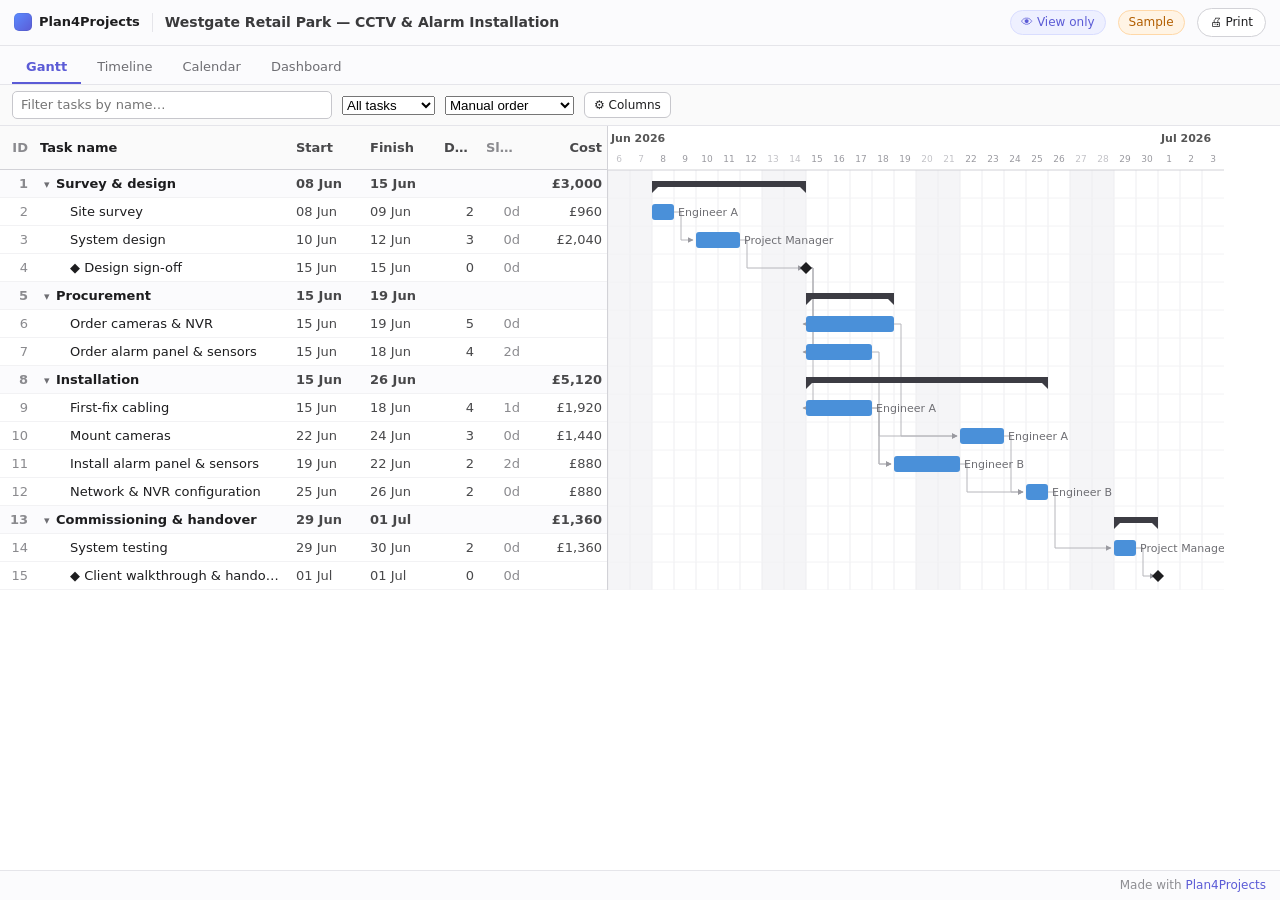
==== commit 4b0ec039: "Viewer /v/ print: orientation in dialog (not header) + clean headers/footers - Remove the persistent" ====
--- a/v/index.html
+++ b/v/index.html
@@ -5,8 +5,8 @@
     <meta name="viewport" content="width=device-width, initial-scale=1.0" />
     <meta name="robots" content="noindex" />
     <title>Plan4Projects · Shared plan</title>
-    <script type="module" crossorigin src="./assets/viewer-Bagbp_UD.js"></script>
-    <link rel="stylesheet" crossorigin href="./assets/viewer-DUgti-T3.css">
+    <script type="module" crossorigin src="./assets/viewer-CH-VFLKI.js"></script>
+    <link rel="stylesheet" crossorigin href="./assets/viewer-BT0_WeHq.css">
   </head>
   <body>
     <div id="root"></div>
--- a/v/assets/viewer-BT0_WeHq.css
+++ b/v/assets/viewer-BT0_WeHq.css
@@ -0,0 +1 @@
+*{box-sizing:border-box}html,body{margin:0;height:100%;background:#fff;color:#1d1d1f;color-scheme:light}body{font:var(--planwright-font-size, 13px) / 1.4 -apple-system,BlinkMacSystemFont,system-ui,sans-serif}#root{height:100%}.app{height:100vh;display:flex;flex-direction:column;background:#fff}.workspace{flex:1;display:flex;min-height:0}.workspace-main{flex:1;min-width:0;display:flex;flex-direction:column;min-height:0}.gx-row{cursor:pointer}.gx-row.selected{background:#eaf2ff!important}.gx-row.row-dragging{opacity:.4}.row-drop-indicator{position:absolute;left:0;right:0;height:2px;background:#2563eb;pointer-events:none;z-index:4}.pw-no-select,.pw-no-select *{-webkit-user-select:none!important;user-select:none!important}.toolbar{display:flex;flex-wrap:wrap;align-items:center;gap:8px 12px;padding:8px 12px;border-bottom:1px solid #d2d2d7;background:#f5f5f7;flex:0 0 auto}.project-summary{margin-left:auto}.toolbar button{padding:5px 10px;border:1px solid #c7c7cc;border-radius:6px;background:#fff;cursor:pointer;color:#1d1d1f;white-space:nowrap}.toolbar button:hover:not(:disabled){background:#f0f0f2}.toolbar button:disabled{opacity:.6;cursor:default}.toolbar button.tip-btn{border-color:#e6b800;background:#fff8e1;color:#7a5c00;font-weight:600}.toolbar button.tip-btn:hover:not(:disabled){background:#ffefc2}.muted{color:#6e6e73}.live{color:#1a8a2e;font-weight:600;font-size:12px}.toolbar-toggle{display:inline-flex;align-items:center;gap:4px;font-size:12px;color:#1d1d1f;cursor:pointer;-webkit-user-select:none;user-select:none}.toolbar-toggle input{margin:0}.menu-wrap{position:relative;display:inline-flex}.menu-trigger{padding:5px 10px;border:1px solid #c7c7cc;border-radius:6px;background:#fff;color:#1d1d1f;cursor:pointer;font:inherit;white-space:nowrap}.menu-trigger:hover{background:#f0f0f2}.menu-trigger.on{background:#e5e5ea;border-color:#1d1d1f}.menu-popover{position:absolute;top:calc(100% + 4px);left:0;z-index:10;background:#fff;border:1px solid #d2d2d7;border-radius:8px;box-shadow:0 6px 22px #0000001f;padding:4px;min-width:220px;display:flex;flex-direction:column;gap:1px;font-size:13px}.menu-popover.wide{min-width:320px}.menu-popover>button{text-align:left;padding:6px 12px;background:none;border:none;border-radius:4px;cursor:pointer;font:inherit;color:#1d1d1f;white-space:nowrap}.menu-popover>button:hover:not(:disabled){background:#eaf2ff}.menu-popover>button:disabled{color:#c7c7cc;cursor:not-allowed}.menu-sep{height:1px;background:#e5e5ea;margin:4px 0}.menu-label{padding:4px 12px 2px;font-size:10px;text-transform:uppercase;letter-spacing:.3px;font-weight:600;color:#8a8a8e}.menu-version{padding:6px 12px 4px;font-size:11px;color:#a0a0a5;text-align:center;-webkit-user-select:text;user-select:text}.ek-bar{display:flex;align-items:center;gap:10px;flex-wrap:wrap;padding:8px 12px;margin-bottom:12px;background:#f5f5f7;border:1px solid #e5e5ea;border-radius:10px;font-size:13px}.ek-bar-muted{color:#8a8a8e}.ek-apple{font-size:14px;line-height:1}.ek-title{font-weight:600}.ek-spacer{flex:1}.ek-pill{display:inline-flex;align-items:center;gap:5px;padding:3px 9px;border-radius:999px;font-size:12px;border:1px solid #d0d0d5;background:#fff;cursor:pointer}.ek-pill.ok{border-color:#34c759;color:#1d7a32;background:#eafaf0}.ek-pill.ok.off{opacity:.5}.ek-pill.ok input{accent-color:#34c759}.ek-pill.connect{color:#5b5bd6;border-color:#c7c7e6}.ek-pill.connect:hover:not(:disabled){background:#f0f0ff}.ek-pill.denied{color:#b00020;border-color:#f0c0c0;background:#fdeaea;cursor:default}.ek-auto{display:inline-flex;align-items:center;gap:5px;cursor:pointer}.ek-syncnow{padding:3px 11px;border-radius:7px;border:1px solid #c7c7cc;background:#fff;cursor:pointer;font-size:12px}.ek-syncnow:hover:not(:disabled){background:#f0f0f5}.ek-syncnow:disabled{opacity:.6;cursor:default}.ek-status{color:#8a8a8e;font-size:12px}.ek-error{color:#b00020;font-size:12px;max-width:280px;overflow:hidden;text-overflow:ellipsis;white-space:nowrap}.menu-row{display:flex;align-items:center;justify-content:space-between;gap:10px;padding:6px 12px;border-radius:4px}.menu-row.toggleable{cursor:pointer;-webkit-user-select:none;user-select:none}.menu-row.toggleable:hover{background:#eaf2ff}.menu-row input[type=checkbox]{margin:0}.menu-row>span{flex:1}.menu-row select,.menu-row input[type=date]{flex:0 1 160px;font:inherit;font-size:12px;padding:3px 6px;border:1px solid #c7c7cc;border-radius:4px;background:#fff}.td-tracking{display:flex;flex-direction:column;gap:4px}.td-percent-buttons{display:flex;gap:4px}.td-pct-btn{flex:1;padding:5px 0;border:1px solid #c7c7cc;border-radius:5px;background:#fff;cursor:pointer;font:inherit;font-size:12px}.td-pct-btn:hover:not(:disabled){background:#f0f0f2}.td-pct-btn.on{background:#1a8a2e;border-color:#157025;color:#fff;font-weight:600}.live.off{color:#c1121f}.project-summary{display:inline-flex;align-items:center;gap:0;min-width:0;overflow:hidden;white-space:nowrap;text-overflow:ellipsis}.project-name{cursor:pointer;color:#1d1d1f;font-weight:500;padding:1px 4px;border-radius:3px}.project-name:hover{background:#e5e5ea}.project-name-input{font:inherit;font-weight:500;padding:1px 4px;border:1px solid #2563eb;border-radius:3px;background:#fff;min-width:220px}.workspace-select{font:inherit;padding:4px 8px;border:1px solid #c7c7cc;border-radius:6px;background:#fff;color:#1d1d1f;max-width:220px}.view-select{font:inherit;font-weight:600;padding:4px 10px;border:1px solid #c7c7cc;border-radius:6px;background:#fff;color:#1d1d1f}.undo-group{display:inline-flex;border:1px solid #c7c7cc;border-radius:6px;overflow:hidden}.undo-group button{border:none;border-radius:0;padding:4px 10px;background:#fff;cursor:pointer;color:#1d1d1f;font-size:15px;line-height:1}.undo-group button+button{border-left:1px solid #c7c7cc}.undo-group button:hover:not(:disabled){background:#f0f0f2}.undo-group button:disabled{color:#c7c7cc;cursor:default}.view-toggle{display:inline-flex;border:1px solid #c7c7cc;border-radius:6px;overflow:hidden}.view-toggle button{border:none;border-radius:0;padding:5px 12px;background:#fff;cursor:pointer;color:#1d1d1f}.view-toggle button+button{border-left:1px solid #c7c7cc}.view-toggle button.on{background:#e5e5ea;font-weight:600}.resource-scroll{flex:1;overflow:auto;background:#fff;padding:12px}.resource-table{border-collapse:collapse;width:100%}.resource-table th,.resource-table td{border:1px solid #e5e5ea;padding:6px 8px;text-align:left;vertical-align:top}.resource-table th{background:#fafafa;font-weight:600;position:sticky;top:0}.resource-table td.num{text-align:right;font-variant-numeric:tabular-nums}.resource-table td.muted{color:#6e6e73}.resource-stats{display:flex;gap:12px;margin-bottom:12px;flex-wrap:wrap}.stat{flex:0 0 auto;min-width:110px;background:#fafafa;border:1px solid #e5e5ea;border-radius:6px;padding:8px 12px}.stat.warn{background:#fff8eb;border-color:#f0c2c6}.stat-label{font-size:10px;text-transform:uppercase;font-weight:600;letter-spacing:.3px;color:#6e6e73}.stat-value{font-size:18px;font-weight:600;color:#1d1d1f;margin-top:2px}.stat.warn .stat-value{color:#c1121f}.inline-cell{display:inline-block;cursor:text;padding:1px 4px;border-radius:3px}.inline-cell:hover{background:#eaf2ff}.inline-cell .placeholder{color:#c7c7cc}.inline-edit{font:inherit;padding:1px 4px;border:1px solid #2563eb;border-radius:3px;background:#fff;width:100%;box-sizing:border-box}.inline-edit.num{text-align:right}tr.add-row{background:#fafafa}tr.add-row td{padding:4px 6px}tr.add-row input{font:inherit;padding:4px 6px;border:1px solid #c7c7cc;border-radius:4px;background:#fff;width:100%;box-sizing:border-box}.add-resource-btn{padding:4px 10px;border:1px solid #2563eb;border-radius:4px;background:#2563eb;color:#fff;cursor:pointer;font:inherit;font-size:12px}.add-resource-btn:disabled{background:#c7c7cc;border-color:#c7c7cc;cursor:not-allowed}.type-select{font:inherit;font-size:12px;padding:2px 4px;border:1px solid transparent;border-radius:4px;background:transparent;cursor:pointer;color:#1d1d1f}.type-select:hover{border-color:#c7c7cc;background:#fff}.resource-color-chip{display:inline-block;width:10px;height:10px;border-radius:2px;margin-right:6px;vertical-align:middle}.group-by-control{display:flex;flex-direction:column;gap:2px;justify-content:center}.group-by-control select{font:inherit;padding:3px 6px;border:1px solid #c7c7cc;border-radius:4px;background:#fff}.resource-table tr.group-header td{background:#eef2f7;font-weight:600;padding:6px 8px}.group-name{color:#1d1d1f}.group-meta{color:#6e6e73;font-weight:400;margin-left:10px;font-size:11px}.resource-table tr.overalloc{background:#fff8eb}.overalloc-badge{display:inline-block;margin-left:8px;padding:1px 6px;border-radius:4px;background:#fdedea;color:#c1121f;font-size:11px;font-weight:600}.error{color:#c1121f}.empty{flex:1;display:flex;align-items:center;justify-content:center;min-height:50vh;padding:40px;color:#6e6e73}.empty-card{display:flex;flex-direction:column;align-items:center;gap:10px;text-align:center;max-width:380px}.empty-card h2{margin:0;font-size:17px;color:#1d1d1f}.empty-card p{margin:0;font-size:13px;line-height:1.5}.empty-icon{font-size:32px}.empty-card button{margin-top:4px;border:1px solid #5b5bd6;background:#5b5bd6;color:#fff;border-radius:8px;padding:7px 16px;font-weight:600;cursor:pointer}.empty-card button:hover{background:#4a4ac4}.empty-spinner{width:28px;height:28px;border-radius:50%;border:3px solid #e0e0e6;border-top-color:#5b5bd6;animation:empty-spin .8s linear infinite}@keyframes empty-spin{to{transform:rotate(360deg)}}.gantt-wrap{flex:1;display:flex;flex-direction:column;min-height:0}.gantt-filter{display:flex;align-items:center;gap:10px;padding:6px 12px;border-bottom:1px solid #e5e5ea;background:#fafafa;flex:0 0 auto}.gantt-filter input[type=search]{flex:0 1 320px;padding:4px 8px;border:1px solid #c7c7cc;border-radius:5px;background:#fff;font:inherit}.gantt-filter button.link{background:none;border:none;color:#2563eb;cursor:pointer;padding:0;font:inherit;text-decoration:underline}.gantt-scroll{flex:1;overflow:auto;background:#fff;min-height:0}.gantt-inner{display:flex;align-items:flex-start}.gx-grid{position:sticky;left:0;z-index:2;background:#fff;border-right:1px solid #d2d2d7;flex:0 0 auto}.gx-head{display:flex;align-items:center;border-bottom:1px solid #d2d2d7;background:#fafafa;font-weight:600;position:sticky;top:0;z-index:3}.gx-row{display:flex;align-items:center;border-bottom:1px solid #f2f2f4}.gx-row.summary{font-weight:600;background:#fbfbfd}.gx-cell{padding:0 6px;overflow:hidden;white-space:nowrap;text-overflow:ellipsis}.gx-cell.id{width:34px;color:#8a8a8e;text-align:right}.gx-cell.name{flex:1;position:relative}.gx-delete{position:absolute;right:3px;top:50%;transform:translateY(-50%);width:18px;height:18px;border-radius:4px;border:none;background:#fff;color:#c1121f;cursor:pointer;font-size:14px;line-height:1;padding:0;opacity:0;box-shadow:0 0 5px 3px #fff}.gx-row:hover .gx-delete{opacity:.85}.gx-row.selected:hover .gx-delete{background:#eaf2ff;box-shadow:0 0 5px 3px #eaf2ff}.gx-delete:hover{opacity:1;color:#fff;background:#c1121f;box-shadow:0 0 5px 3px #c1121f}.gx-cell.date{width:74px;color:#48484a;font-variant-numeric:tabular-nums}.gx-cell.days{width:42px;text-align:right;color:#48484a}.gx-cell.slack{width:46px;text-align:right;color:#8a8a8e;font-variant-numeric:tabular-nums}.gx-cell.cost{width:82px;text-align:right;color:#48484a;font-variant-numeric:tabular-nums}.gx-cell.name.crit{color:#c0392b}.gx-head .gx-cell{position:relative;overflow:visible}.gx-head-label{display:block;overflow:hidden;white-space:nowrap;text-overflow:ellipsis}.gx-colsize{position:absolute;top:0;right:-3px;bottom:0;width:7px;cursor:col-resize;z-index:3}.gx-colsize:hover{background:#5b5bd64d}.gx-colmenu-wrap{position:relative;display:inline-block}.gx-colmenu-btn{font:inherit;font-size:12px;padding:4px 9px;border:1px solid #c7c7cc;border-radius:6px;background:#fff;color:#1d1d1f;cursor:pointer}.gx-colmenu-btn:hover{background:#f5f5f7}.gx-colmenu{position:absolute;top:calc(100% + 4px);left:0;z-index:20;background:#fff;border:1px solid #d2d2d7;border-radius:8px;box-shadow:0 8px 24px #00000024;padding:6px;min-width:150px;display:flex;flex-direction:column;gap:2px}.gx-colmenu label{display:flex;align-items:center;gap:8px;padding:5px 8px;border-radius:6px;font-size:13px;cursor:pointer}.gx-colmenu label:hover{background:#f5f5f7}.collapse-toggle{background:none;border:none;padding:0;margin:0 2px 0 0;width:14px;font-size:11px;color:#6e6e73;cursor:pointer;-webkit-user-select:none;user-select:none;display:inline-block;text-align:center}.collapse-toggle:hover{color:#1d1d1f}.collapse-spacer{display:inline-block;width:16px}.constraint-badge{display:inline-block;margin-left:6px;padding:0 4px;border-radius:3px;background:#fff3cd;color:#845b00;font-size:10px;font-weight:600}.task-detail{width:340px;flex:0 0 340px;border-left:1px solid #d2d2d7;background:#fff;display:flex;flex-direction:column;overflow:hidden}.task-detail header{display:flex;align-items:center;gap:10px;padding:8px 12px;border-bottom:1px solid #d2d2d7;background:#fafafa}.task-detail header .close{margin-left:auto;background:none;border:none;font-size:20px;line-height:1;color:#6e6e73;cursor:pointer;padding:0 4px}.td-body{flex:1;overflow:auto;padding:12px;display:flex;flex-direction:column;gap:12px}.td-body label{display:flex;flex-direction:column;gap:4px;font-size:12px}.td-body label>span{color:#6e6e73;font-weight:600;text-transform:uppercase;font-size:10px;letter-spacing:.3px}.td-body input,.td-body select,.td-body textarea{font:inherit;font-size:13px;padding:5px 7px;border:1px solid #c7c7cc;border-radius:5px;background:#fff;color:#1d1d1f}.td-body input:disabled,.td-body select:disabled{background:#f5f5f7;color:#8a8a8e}.td-row{display:grid;grid-template-columns:1fr 1fr;gap:10px}.td-row.td-readonly{grid-template-columns:1fr 1fr 1fr;font-size:12px}.td-readonly>div{display:flex;flex-direction:column;gap:2px}.td-readonly>div>span.muted{font-size:10px;text-transform:uppercase;font-weight:600;letter-spacing:.3px}.td-list{background:#fafafa;border:1px solid #e5e5ea;border-radius:5px;padding:6px 8px;font-size:12px;display:flex;flex-direction:column;gap:4px;min-height:24px}.td-item{display:flex;align-items:center;justify-content:space-between;gap:6px}.td-remove{background:none;border:none;color:#8a8a8e;cursor:pointer;font-size:16px;line-height:1;padding:0 4px}.td-remove:hover{color:#c1121f}.td-add-row{display:flex;gap:4px;margin-top:4px}.td-add-row select,.td-add-row input{flex:1;font-size:12px;padding:3px 5px;border:1px solid #c7c7cc;border-radius:4px;background:#fff;min-width:0}.td-lag-input{max-width:50px}.td-add-btn{font-size:12px;padding:3px 10px;border:1px solid #c7c7cc;border-radius:4px;background:#fff;cursor:pointer;flex:0 0 auto}.td-add-btn:disabled{opacity:.5;cursor:not-allowed}.td-outline-actions{display:flex;gap:8px;margin-top:auto}.td-outline-actions button{flex:1;padding:6px;border-radius:5px;border:1px solid #c7c7cc;background:#fff;cursor:pointer;font-size:12px}.td-outline-actions button:hover:not(:disabled){background:#f0f0f2}.td-actions{display:flex;gap:8px}.td-format{display:flex;flex-direction:column;gap:4px}.td-format-label{color:#6e6e73;font-weight:600;text-transform:uppercase;font-size:10px;letter-spacing:.3px}.td-color-row{display:flex;flex-wrap:wrap;gap:6px;align-items:center}.td-color-swatch{width:24px;height:24px;border-radius:5px;border:1px solid #c7c7cc;cursor:pointer;padding:0;font-size:14px;color:#6e6e73;display:flex;align-items:center;justify-content:center}.td-color-swatch.on{border:2px solid #1d1d1f;box-shadow:0 0 0 2px #fff inset}.td-color-custom{width:28px;height:28px;padding:0;border:1px solid #c7c7cc;border-radius:5px;background:none;cursor:pointer}.td-actions button{flex:1;padding:7px;border-radius:6px;border:1px solid #c7c7cc;background:#fff;cursor:pointer;font-weight:600}.td-actions .primary{background:#2563eb;border-color:#1d4ed8;color:#fff}.td-actions .danger{color:#c1121f;border-color:#f0c2c6}.td-baseline{background:#f5f5f7;padding:8px;border-radius:6px;border:1px solid #e5e5ea}.variance-late{color:#c1121f;font-weight:600}.variance-early{color:#1a8a2e;font-weight:600}@media print{body,html,#root,.app,.workspace{height:auto!important;overflow:visible!important}.workspace-main{transform:scale(var(--print-scale, 1));transform-origin:top left}.print-hide-id .gx-cell.id,.print-hide-start .gx-cell.start,.print-hide-finish .gx-cell.finish,.print-hide-days .gx-cell.days,.print-hide-slack .gx-cell.slack,.print-hide-cost .gx-cell.cost,.toolbar,.gantt-filter,.task-detail,.view-toggle,.modal-overlay,.toast{display:none!important}.workspace,.workspace-main{display:block!important}.gantt-scroll,.resource-scroll,.timeline-scroll,.network-scroll{overflow:visible!important;height:auto!important}.gx-grid,.gx-head{position:static!important}.app:before{content:none}.print-banner{display:flex!important}.print-header{position:fixed;top:0;left:0;right:0;align-items:center;gap:12px;padding-bottom:6px;border-bottom:1.5px solid #888}.print-logo{object-fit:contain}.print-logo.size-small{max-height:30px;max-width:120px}.print-logo.size-medium{max-height:44px;max-width:180px}.print-logo.size-large{max-height:64px;max-width:260px}.page-counter:after{content:counter(page)}.pages-counter:after{content:counter(pages)}.print-compact .gx-row,.print-compact .resource-table td,.print-compact .resource-table th{line-height:1.1!important}.print-compact{font-size:11px!important}.print-compact .gx-svg,.print-compact .gx-grid{font-size:10px!important}.print-titles{display:flex;flex-direction:column}.print-title{font-size:15px;font-weight:700}.print-sub{font-size:11px;color:#444}.print-footer{position:fixed;bottom:0;left:0;right:0;justify-content:space-between;padding-top:6px;border-top:1px solid #888;font-size:10px;color:#444}.workspace-main{padding-top:58px;padding-bottom:30px}}.print-banner{display:none}.gx-svg{display:block;flex:0 0 auto;background:#fff}.dashboard-scroll{flex:1;overflow:auto;background:#f5f5f7;padding:16px}.dash-grid{display:grid;grid-template-columns:repeat(3,1fr);gap:12px;max-width:1100px}.dash-card{background:#fff;border:1px solid #e5e5ea;border-radius:10px;padding:14px 16px}.dash-card-title{font-size:11px;text-transform:uppercase;letter-spacing:.3px;font-weight:600;color:#6e6e73;margin-bottom:8px}.dash-big{font-size:30px;font-weight:700;color:#1d1d1f}.dash-progress{margin-top:8px;height:8px;background:#e5e5ea;border-radius:4px;overflow:hidden}.dash-progress-fill{height:100%;background:#1a8a2e}.ev-cells{display:flex;gap:24px;flex-wrap:wrap}.ev-cell{min-width:90px}.ev-value{font-size:22px;font-weight:700;color:#1d1d1f}.ev-label{font-size:11px;color:#6e6e73}.ev-note{margin-top:8px;font-size:11px}.dash-table{width:100%;border-collapse:collapse;font-size:12px}.dash-table td{padding:4px 6px;border-bottom:1px solid #f2f2f4}.dash-table td.num{text-align:right;color:#48484a;font-variant-numeric:tabular-nums}.status-cell{text-align:right;font-weight:600}.status-cell.done{color:#1a8a2e}.status-cell.overdue{color:#c1121f}.status-cell.upcoming{color:#6e6e73}.dash-bars{display:flex;flex-direction:column;gap:6px}.dash-bar-row{display:flex;align-items:center;gap:8px;font-size:12px}.dash-bar-label{flex:0 0 90px;overflow:hidden;text-overflow:ellipsis;white-space:nowrap}.dash-bar-track{flex:1;height:10px;background:#eef2f7;border-radius:5px;overflow:hidden}.dash-bar-fill{height:100%;background:#4a90d9}.dash-bar-value{flex:0 0 64px;text-align:right;font-variant-numeric:tabular-nums;color:#48484a}.calendar-scroll{flex:1;overflow:auto;background:#fff;display:flex;flex-direction:column}.calendar-nav{display:flex;align-items:center;gap:10px;padding:8px 12px;border-bottom:1px solid #e5e5ea}.calendar-nav button{border:1px solid #c7c7cc;background:#fff;border-radius:5px;padding:3px 10px;cursor:pointer;font:inherit}.cal-today{margin-left:auto}.cal-dow{background:#fafafa;padding:4px 6px;font-size:11px;font-weight:600;color:#6e6e73;text-align:center}.cal-add{opacity:0;border:none;background:none;color:#5b5bd6;font-size:14px;line-height:1;cursor:pointer;padding:0 3px;border-radius:4px;transition:opacity .1s ease}.cal-add:hover{opacity:1;background:#eef0ff}.cw-scroll{flex:1;overflow:auto;background:#fff;display:flex;flex-direction:column}.cw-nav{display:flex;align-items:center;gap:10px;padding:8px 12px;border-bottom:1px solid #e5e5ea}.cw-nav button{border:1px solid #c7c7cc;background:#fff;border-radius:5px;padding:3px 10px;cursor:pointer}.cw-nav .cal-today{margin-left:auto}.cw-hint{font-size:11px;color:#a0a0a5}.cw-dow{display:grid;grid-template-columns:repeat(7,1fr);border-bottom:1px solid #e5e5ea}.cw-weeks{display:flex;flex-direction:column}.cw-week{position:relative;border-bottom:1px solid #e5e5ea}.cw-days{position:absolute;top:0;right:0;bottom:0;left:0;display:grid;grid-template-columns:repeat(7,1fr)}.cw-day{border-right:1px solid #f0f0f3;position:relative}.cw-day.out{background:#fafafa}.cw-day.out .cw-daynum{color:#c7c7cc}.cw-day.weekend{background:#f7f7f9}.cw-daynum{display:block;text-align:right;font-size:11px;color:#6e6e73;padding:2px 5px 0 0}.cw-day .cal-add{position:absolute;top:0;left:2px}.cw-day:hover .cal-add{opacity:.6}.cw-bars{position:absolute;top:0;right:0;bottom:0;left:0;pointer-events:none}.cw-bar{position:absolute;height:15px;border-radius:4px;background:#4a90d9;color:#fff;font-size:10.5px;line-height:15px;padding:0 6px;overflow:hidden;cursor:pointer;pointer-events:auto;box-shadow:0 1px 2px #0000001f}.cw-bar.crit{background:#e2574c}.cw-bar:hover{filter:brightness(1.07)}.cw-bar-fill{position:absolute;left:0;top:0;bottom:0;background:#00000038;border-radius:4px 0 0 4px}.cw-bar-label{position:relative;white-space:nowrap}.cw-bar-handle{position:absolute;right:0;top:0;bottom:0;width:7px;cursor:ew-resize}.cw-day.range{background:#eef0ff}.cw-dragging{cursor:grabbing;-webkit-user-select:none;user-select:none}.cw-dragging .cw-bar,.cw-dragging .cw-ms{pointer-events:none}.cw-ms{position:absolute;height:15px;line-height:15px;font-size:10.5px;color:#1d1d1f;white-space:nowrap;cursor:pointer;pointer-events:auto}.cw-add-input{position:absolute;z-index:6;box-sizing:border-box;font-size:11px;padding:2px 5px;border:1px solid #5b5bd6;border-radius:4px;background:#fff;outline:none}.cw-pop-overlay{position:fixed;top:0;right:0;bottom:0;left:0;background:#0000002e;display:grid;place-items:center;z-index:50}.cw-pop{width:320px;background:#fff;border-radius:12px;box-shadow:0 18px 50px #00000047;padding:14px 16px}.cw-pop-head{display:flex;align-items:center;gap:8px}.cw-pop-name{flex:1;font-size:15px;font-weight:600;border:1px solid transparent;border-radius:6px;padding:4px 6px}.cw-pop-name:focus{border-color:#5b5bd6;outline:none}.cw-pop-x{border:none;background:none;font-size:18px;color:#8a8a8e;cursor:pointer}.cw-pop-row{display:flex;align-items:center;gap:10px;margin-top:10px;font-size:13px}.cw-pop-row>label{width:86px;color:#6e6e73}.cw-pop-row input[type=number]{width:64px;padding:3px 6px;border:1px solid #d0d0d5;border-radius:5px}.cw-pop-row input[type=range]{flex:1}.cw-pop-unit{color:#8a8a8e}.cw-pop-check{gap:7px;cursor:pointer}.cw-pop-check>label{width:auto}.cw-pop-dates{margin-top:12px;font-size:12px;color:#8a8a8e}.cw-pop-foot{display:flex;justify-content:space-between;margin-top:14px}.cw-pop-foot button{padding:6px 14px;border-radius:7px;border:1px solid #c7c7cc;background:#fff;cursor:pointer}.cw-pop-foot .danger{color:#b00020;border-color:#f0c0c0}.cw-pop-foot .primary{background:#5b5bd6;color:#fff;border-color:#5b5bd6}.usage-scroll{flex:1;overflow:auto;background:#fff;padding:12px}.usage-table{border-collapse:collapse;font-size:12px}.usage-table th,.usage-table td{border:1px solid #e5e5ea;padding:4px 6px;text-align:center}.usage-table th{background:#fafafa;position:sticky;top:0;font-weight:600;white-space:nowrap}.usage-name-col{text-align:left!important;white-space:nowrap;position:sticky;left:0;background:#fff;z-index:1}.usage-week-col{width:46px}.usage-cell.busy{background:#eaf2ff}.usage-cell.over{background:#fdecea;color:#c1121f;font-weight:700}.usage-total-col{font-weight:600;background:#fafafa}.usage-total-row td{font-weight:600;background:#f3f3f5}.usage-legend{margin-top:10px;font-size:11px;color:#6e6e73}.usage-swatch.over{display:inline-block;width:12px;height:12px;background:#fdecea;border:1px solid #c1121f;vertical-align:middle;margin:0 2px}.network-scroll{flex:1;overflow:auto;background:#fafafa}.network-svg{display:block}.modal-overlay{position:fixed;top:0;right:0;bottom:0;left:0;background:#00000052;display:flex;align-items:center;justify-content:center;z-index:1000}.modal{background:#fff;border-radius:12px;box-shadow:0 24px 64px #00000047;width:640px;max-width:calc(100vw - 48px);max-height:calc(100vh - 64px);display:flex;flex-direction:column;overflow:hidden}.modal-head{display:flex;align-items:center;justify-content:space-between;padding:14px 18px;border-bottom:1px solid #e5e5ea;font-size:15px}.modal-close{border:none;background:none;font-size:16px;color:#6e6e73;cursor:pointer;padding:2px 6px;border-radius:6px}.modal-close:hover{background:#f0f0f2;color:#1d1d1f}.modal-foot{display:flex;justify-content:flex-end;gap:8px;padding:12px 18px;border-top:1px solid #e5e5ea}.modal-foot .primary,.modal-foot button.primary{background:#2563eb;color:#fff;border-color:#2563eb}.modal-foot .primary:disabled{opacity:.5}.modal-foot .danger,.modal-foot button.danger{background:#dc2626;color:#fff;border-color:#dc2626}.share-body{padding:16px 18px 18px}.share-note{margin:0 0 14px;font-size:13px;line-height:1.5;color:#3a3a3c}.share-row{display:flex;gap:8px}.share-url{flex:1;min-width:0;font:12px/1.4 ui-monospace,SFMono-Regular,Menlo,monospace;padding:7px 9px;border:1px solid #d2d2d7;border-radius:7px;background:#f5f5f7;color:#1d1d1f}.share-row .primary{flex:0 0 auto;background:#2563eb;color:#fff;border:1px solid #2563eb;border-radius:7px;padding:7px 14px;cursor:pointer;white-space:nowrap}.share-actions{margin-top:10px}.share-actions button{border:1px solid #d2d2d7;background:#fff;border-radius:7px;padding:6px 12px;cursor:pointer;font-size:13px}.share-warn{margin:14px 0 0;font-size:12px;line-height:1.5;color:#92400e;background:#fffbeb;border:1px solid #fde68a;border-radius:8px;padding:10px 12px}.hc-body{padding:16px 18px 18px;max-height:70vh;overflow-y:auto}.hc-clean{display:flex;align-items:center;gap:14px;padding:8px 0}.hc-clean-mark{width:40px;height:40px;flex:0 0 auto;border-radius:50%;background:#e7f6ea;color:#1a8a2e;display:grid;place-items:center;font-size:22px;font-weight:700}.hc-clean-sub{color:#6e6e73;font-size:13px;margin-top:3px}.hc-summary{display:flex;align-items:center;gap:8px;margin-bottom:14px}.hc-summary-text{color:#6e6e73;font-size:13px}.hc-pill{font-size:12px;font-weight:600;padding:2px 9px;border-radius:999px}.hc-pill.high{background:#fdecea;color:#c0392b}.hc-pill.medium{background:#fff4e5;color:#b25e00}.hc-pill.low{background:#eef2ff;color:#3a5bbf}.hc-list{list-style:none;margin:0;padding:0;display:flex;flex-direction:column;gap:10px}.hc-item{border:1px solid #e5e5ea;border-left-width:3px;border-radius:9px;padding:11px 13px}.hc-item.high{border-left-color:#e2574c}.hc-item.medium{border-left-color:#f0a020}.hc-item.low{border-left-color:#5b8bff}.hc-item-head{display:flex;align-items:center;gap:8px}.hc-dot{width:8px;height:8px;border-radius:50%;flex:0 0 auto}.hc-dot.high{background:#e2574c}.hc-dot.medium{background:#f0a020}.hc-dot.low{background:#5b8bff}.hc-title{font-weight:600;font-size:14px;flex:1}.hc-show{border:1px solid #d2d2d7;background:#fff;border-radius:6px;padding:2px 10px;font-size:12px;cursor:pointer;flex:0 0 auto}.hc-show:hover{background:#f5f5f7}.hc-detail{color:#3a3a3c;font-size:13px;line-height:1.5;margin:6px 0 0}.hc-fix{color:#1a8a2e;font-size:12.5px;margin-top:6px}.hc-fix:before{content:"→ "}.hc-foot-note{margin:16px 0 0;font-size:12px;color:#8e8e93}.help-modal{width:640px;max-width:92vw}.help-body{padding:18px 22px 22px;max-height:74vh;overflow-y:auto}.help-lede{margin:0 0 18px;color:#6e6e73;font-size:14px}.help-section{margin-bottom:20px}.help-section h3{margin:0 0 8px;font-size:15px;letter-spacing:-.01em;padding-bottom:6px;border-bottom:1px solid #ececf0}.help-intro{margin:0 0 10px;color:#6e6e73;font-size:13px}.help-section ul{list-style:none;margin:0;padding:0;display:flex;flex-direction:column;gap:9px}.help-section li{font-size:13.5px;line-height:1.5}.help-name{font-weight:600;color:#1d1d1f}.help-where{display:inline-block;margin-left:8px;font-size:11px;color:#5b5bd6;background:#eef0ff;border-radius:5px;padding:1px 7px;vertical-align:middle}.help-desc{display:block;color:#3a3a3c;margin-top:2px}.help-foot{margin:8px 0 0;padding-top:14px;border-top:1px solid #ececf0;font-size:13px;color:#6e6e73}@keyframes risk-spin{to{transform:rotate(360deg)}}.hc-spinner{width:22px;height:22px;border:3px solid #e5e5ea;border-top-color:#5b5bd6;border-radius:50%;animation:risk-spin .8s linear infinite;flex:0 0 auto}.risk-body{padding:16px 18px 18px;max-height:74vh;overflow-y:auto}.risk-controls{display:flex;align-items:center;gap:10px;margin-bottom:16px}.risk-controls label{font-size:13px;color:#6e6e73}.risk-controls input[type=date]{font:inherit;padding:5px 8px;border:1px solid #d2d2d7;border-radius:7px}.risk-run{border:1px solid #5b5bd6;background:#5b5bd6;color:#fff;border-radius:7px;padding:6px 14px;cursor:pointer;font-size:13px}.risk-run:disabled{opacity:.6}.risk-loading{display:flex;align-items:center;gap:12px;padding:28px 0;color:#6e6e73;justify-content:center}.risk-error{color:#c0392b;padding:16px 0}.risk-headline{display:flex;align-items:center;gap:16px;padding:16px;border-radius:12px;margin-bottom:16px}.risk-headline.good{background:#e7f6ea}.risk-headline.warn{background:#fff4e5}.risk-headline.bad{background:#fdecea}.risk-prob{font-size:40px;font-weight:800;letter-spacing:-.02em;line-height:1}.risk-headline.good .risk-prob{color:#1a8a2e}.risk-headline.warn .risk-prob{color:#b25e00}.risk-headline.bad .risk-prob{color:#c0392b}.risk-prob-sub{font-size:15px;color:#1d1d1f}.risk-prob-note{font-size:12px;color:#8e8e93;margin-top:3px}.risk-dates{display:grid;grid-template-columns:repeat(4,1fr);gap:10px;margin-bottom:18px}.risk-date{border:1px solid #e5e5ea;border-radius:9px;padding:9px 10px;text-align:center}.risk-date-label{display:block;font-size:11px;color:#8e8e93;margin-bottom:4px}.risk-date-val{font-size:14px;font-weight:600}.risk-drivers-title{font-weight:600;font-size:14px}.risk-drivers-sub{margin:4px 0 12px;font-size:12.5px;color:#6e6e73}.risk-drivers ul{list-style:none;margin:0;padding:0;display:flex;flex-direction:column;gap:8px}.risk-drivers li{display:flex;align-items:center;gap:10px;font-size:13px}.risk-bar-wrap{flex:0 0 90px;height:8px;background:#f0f0f3;border-radius:4px;overflow:hidden}.risk-bar{display:block;height:100%;background:linear-gradient(90deg,#f0a020,#e2574c)}.risk-driver-name{flex:1;min-width:0;overflow:hidden;text-overflow:ellipsis;white-space:nowrap}.risk-driver-pct{font-variant-numeric:tabular-nums;color:#6e6e73;font-size:12.5px;flex:0 0 auto}.risk-foot-note{margin:16px 0 0;padding-top:14px;border-top:1px solid #ececf0;font-size:12px;color:#8e8e93;line-height:1.5}.crash-head{flex-direction:column;align-items:flex-start;gap:4px}.crash-headline-main{font-size:22px;font-weight:800;letter-spacing:-.01em;line-height:1.1}.risk-headline.good .crash-headline-main{color:#1a8a2e}.risk-headline.warn .crash-headline-main{color:#b25e00}.crash-headline-sub{font-size:13px;color:#4a4a4f}.crash-changes{margin-top:4px}.crash-changes ul{list-style:none;margin:0;padding:0;display:flex;flex-direction:column}.crash-change{display:flex;align-items:center;gap:10px;font-size:13px;padding:7px 0;border-bottom:1px solid #f0f0f3}.crash-change:last-child{border-bottom:none}.crash-change-name{flex:1;min-width:0;overflow:hidden;text-overflow:ellipsis;white-space:nowrap}.crash-change-days{font-variant-numeric:tabular-nums;color:#6e6e73;flex:0 0 auto}.crash-change-cost{font-variant-numeric:tabular-nums;font-weight:600;color:#b25e00;flex:0 0 auto;min-width:56px;text-align:right}.crash-actions{display:flex;justify-content:flex-end;gap:10px;margin-top:18px;padding-top:14px;border-top:1px solid #ececf0}.btn-secondary{border:1px solid #d2d2d7;background:#fff;color:#1d1d1f;border-radius:7px;padding:6px 14px;font-size:13px;cursor:pointer}.btn-secondary:hover{background:#f5f5f7}.btn-secondary:disabled{opacity:.6}.crash-apply{border:1px solid #5b5bd6;background:#5b5bd6;color:#fff;border-radius:7px;padding:6px 16px;font-size:13px;font-weight:600;cursor:pointer}.crash-apply:disabled{opacity:.6}.saveas-body{padding:16px 18px;display:flex;flex-direction:column;gap:14px}.saveas-row{display:flex;flex-direction:column;gap:5px}.saveas-label{font-size:12px;color:#6e6e73}.saveas-row select,.saveas-name input{font:inherit;font-size:14px;padding:7px 9px;border:1px solid #c7c7cc;border-radius:7px;background:#fff;color:#1d1d1f}.saveas-name{display:flex;align-items:center;gap:6px}.saveas-name input{flex:1;min-width:0}.saveas-ext{font-size:13px;color:#8e8e93;font-variant-numeric:tabular-nums}.saveas-hint{margin:0;font-size:12px;color:#8e8e93}.ws-switcher{position:relative;display:inline-block}.ws-trigger{display:inline-flex;align-items:center;gap:6px;max-width:240px}.ws-trigger-name{overflow:hidden;text-overflow:ellipsis;white-space:nowrap}.ws-caret{flex:0 0 auto;color:#8e8e93;font-size:11px}.ws-popover{min-width:240px;max-width:340px;max-height:60vh;overflow-y:auto;padding:4px}.ws-item{display:flex;align-items:center;gap:2px;border-radius:6px}.ws-item:hover{background:#f5f5f7}.ws-item-open{flex:1;min-width:0;display:flex;align-items:center;gap:6px;text-align:left;background:none;border:none;border-radius:6px;padding:7px 8px;cursor:pointer;font:inherit;font-size:13px;color:#1d1d1f}.ws-item.current .ws-item-open{font-weight:600}.ws-check{flex:0 0 auto;width:12px;color:#5b5bd6}.ws-item-name{overflow:hidden;text-overflow:ellipsis;white-space:nowrap}.ws-item-del{flex:0 0 auto;background:none;border:none;border-radius:6px;cursor:pointer;padding:5px 8px;font-size:13px;line-height:1;opacity:.5}.ws-item-del:hover{opacity:1;background:#fdecec}.td-percent-slider{width:100%;margin:6px 0 2px;cursor:pointer}.td-link-btn{align-self:flex-start;padding:5px 10px;border:1px solid #c7c7cc;border-radius:6px;background:#fff;cursor:pointer;font-size:13px}.td-link-btn:hover:not(:disabled){background:#f0f0f2}.td-link-btn:disabled{opacity:.5;cursor:default}.gx-warn{color:#c2410c;margin-right:3px;cursor:help}.calendar-body{display:flex;min-height:360px;max-height:64vh}.calendar-list{width:190px;border-right:1px solid #e5e5ea;padding:8px;display:flex;flex-direction:column;gap:2px;overflow-y:auto}.calendar-item{display:flex;align-items:center;justify-content:space-between;gap:6px;text-align:left;border:none;background:none;padding:8px 10px;border-radius:7px;cursor:pointer;font-size:13px;color:#1d1d1f}.calendar-item:hover{background:#f0f0f2}.calendar-item.on{background:#eaf2ff;color:#2563eb}.cal-badge{font-size:10px;text-transform:uppercase;letter-spacing:.04em;color:#6e6e73;background:#f0f0f2;border-radius:5px;padding:1px 5px}.calendar-add{margin-top:6px;border:1px dashed #c7c7cc;background:none;color:#2563eb;border-radius:7px;padding:8px;cursor:pointer;font-size:13px}.calendar-add:hover{background:#eaf2ff}.calendar-detail{flex:1;padding:16px 18px;overflow-y:auto}.cal-row{display:flex;align-items:center;gap:8px;margin-bottom:14px}.cal-row h3{margin:0;font-size:16px}.cal-row .spacer,.exception-item .spacer{flex:1}.cal-label{display:block;font-size:12px;font-weight:600;color:#6e6e73;margin:14px 0 6px}.weekday-row{display:flex;gap:6px}.hours-row{display:flex;align-items:center;gap:10px}.hours-row input[type=number]{width:72px;padding:6px 8px;border:1px solid #c7c7cc;border-radius:6px}.weekday{flex:1;padding:9px 0;border:1px solid #d2d2d7;background:#f5f5f7;color:#8a8a8e;border-radius:7px;cursor:pointer;font-size:12px;font-weight:600}.weekday.working{background:#eaf2ff;border-color:#2563eb;color:#2563eb}.exception-add{display:flex;gap:6px;margin-bottom:8px}.exception-add input[type=date],.exception-add select{padding:5px 8px;border:1px solid #c7c7cc;border-radius:6px}.exception-list{display:flex;flex-direction:column;gap:2px}.exception-item{display:flex;align-items:center;gap:8px;padding:6px 8px;border-radius:6px}.exception-item:hover{background:#f7f7f9}.ex-dot{width:8px;height:8px;border-radius:50%}.ex-dot.off{background:#c1121f}.ex-dot.on{background:#1a8a2e}.ex-date{font-variant-numeric:tabular-nums}.exception-item .x{border:none;background:none;color:#c1121f;cursor:pointer;font-size:15px;padding:0 4px}.calendar-detail button.danger,.cal-row button.danger{color:#c1121f;border-color:#e7b3b8}.recurring-body{padding:16px 18px;display:flex;flex-direction:column;gap:12px}.form-row{display:flex;align-items:center;gap:10px}.form-row>span:first-child{width:120px;flex-shrink:0;font-size:13px;color:#1d1d1f}.form-row input[type=text],.form-row input[type=number],.form-row input[type=date],.form-row select{padding:6px 9px;border:1px solid #c7c7cc;border-radius:7px;font-size:13px}.form-row input[type=text]{flex:1}.inline-pair{display:flex;align-items:center;gap:6px}.inline-pair input[type=number]{width:64px}.end-options{display:flex;flex-direction:column;gap:6px}.end-options .radio{display:flex;align-items:center;gap:6px;font-size:13px}.end-options .radio input[type=number],.end-options .radio input[type=date]{width:auto;padding:4px 7px;border:1px solid #c7c7cc;border-radius:6px}.recurring-summary{margin:2px 0 0}.baseline-actions .inline-pair button{font-size:12px;padding:3px 8px}.toast{position:fixed;bottom:22px;left:50%;transform:translate(-50%);background:#1d1d1f;color:#fff;padding:10px 18px;border-radius:9px;font-size:13px;box-shadow:0 8px 24px #00000047;z-index:1100}.muted.small,.small{font-size:12px}.print-setup-body{padding:16px 18px;display:flex;flex-direction:column;gap:10px;overflow-y:auto}.print-preview{border:1px solid #d2d2d7;border-radius:8px;padding:10px 12px;background:#fff;margin-top:4px}.pp-header{display:flex;align-items:center;gap:10px;border-bottom:1.5px solid #888;padding-bottom:6px}.pp-logo{object-fit:contain}.pp-logo.size-small{max-height:24px;max-width:96px}.pp-logo.size-medium{max-height:34px;max-width:130px}.pp-logo.size-large{max-height:48px;max-width:180px}.print-setup-body code{background:#f0f0f2;border-radius:4px;padding:1px 5px;font-size:11px}.print-cols{display:flex;flex-wrap:wrap;gap:6px 16px}.print-col-toggle{display:flex;align-items:center;gap:6px;font-size:13px}.gx-link{margin-left:5px;text-decoration:none;font-size:10px;opacity:.65}.gx-link:hover{opacity:1}.td-open-link{margin-left:8px;font-size:11px;color:#2563eb;text-decoration:none}.td-open-link:hover{text-decoration:underline}.filter-clear{font-size:12px;padding:2px 8px}.timeline-scroll{flex:1;overflow:auto;background:#fff}.timeline-caption{font-size:12px;color:#6e6e73;padding:12px 28px 6px}.timeline-svg{display:block}.pp-title{font-weight:700;font-size:14px}.pp-sub{font-size:11px;color:#6e6e73}.pp-body{padding:20px 0;text-align:center;color:#8a8a8e;font-size:12px}.pp-footer{display:flex;justify-content:space-between;border-top:1px solid #888;padding-top:6px;font-size:10px;color:#6e6e73}.toolbar button.ai-open-btn{border-color:#c3c4f5;background:#eef0ff;color:#3b3ba8;font-weight:600}.toolbar button.ai-open-btn:hover:not(:disabled){background:#e2e5ff}.toolbar button.ai-open-btn.on{background:#5b5bd6;border-color:#5b5bd6;color:#fff}.ai-panel{flex:0 0 360px;width:360px;align-self:stretch;display:flex;flex-direction:column;min-height:0;background:#fbfbfd;border-left:1px solid #d9d9e0}.ai-head{display:flex;align-items:center;gap:8px;padding:8px 10px;border-bottom:1px solid #e6e6ec;background:#fff}.ai-title{font-weight:700;color:#3b3ba8}.ai-head-spacer{flex:1}.ai-model-pill{border:1px solid #c3c4f5;background:#eef0ff;color:#3b3ba8;font-size:11px;padding:2px 8px;border-radius:999px;cursor:pointer}.ai-model-pill:hover{background:#e2e5ff}.ai-icon-btn{border:none;background:transparent;color:#6e6e73;font-size:15px;line-height:1;padding:3px 5px;border-radius:6px;cursor:pointer}.ai-icon-btn:hover:not(:disabled){background:#ececf1;color:#1d1d1f}.ai-icon-btn:disabled{opacity:.4;cursor:default}.ai-log{flex:1;min-height:0;overflow-y:auto;padding:12px;display:flex;flex-direction:column;gap:8px}.ai-empty{color:#6e6e73;font-size:13px;line-height:1.5;margin:auto 0}.ai-suggestions{display:flex;flex-direction:column;gap:6px;margin-top:12px}.ai-suggestions button{text-align:left;border:1px solid #d9d9e0;background:#fff;border-radius:8px;padding:8px 10px;font-size:12.5px;color:#1d1d1f;cursor:pointer}.ai-suggestions button:hover:not(:disabled){border-color:#5b5bd6;background:#f5f6ff}.ai-msg{font-size:13px;line-height:1.5;white-space:pre-wrap;word-wrap:break-word;border-radius:10px;padding:8px 11px;max-width:92%}.ai-msg.user{align-self:flex-end;background:#5b5bd6;color:#fff;border-bottom-right-radius:3px}.ai-msg.assistant{align-self:flex-start;background:#fff;border:1px solid #e6e6ec;color:#1d1d1f;border-bottom-left-radius:3px}.ai-msg.error{align-self:stretch;background:#fff1f0;border:1px solid #f3c0bd;color:#8a2a22;display:flex;flex-direction:column;gap:6px}.ai-tool{align-self:flex-start;display:flex;align-items:baseline;gap:7px;font-size:12px;color:#4a4a52;background:#f1f1f6;border:1px solid #e3e3ea;border-radius:8px;padding:5px 9px;max-width:96%}.ai-tool-icon{font-weight:700}.ai-tool.running .ai-tool-icon{color:#5b5bd6}.ai-tool.done .ai-tool-icon{color:#1a8a2e}.ai-tool.error{background:#fff1f0;border-color:#f3c0bd;color:#8a2a22}.ai-tool-name{font-weight:600;white-space:nowrap}.ai-tool-sum{color:#6e6e73}.ai-thinking{align-self:flex-start;display:flex;gap:4px;padding:8px 4px}.ai-dot{width:6px;height:6px;border-radius:50%;background:#b6b6c6;animation:ai-bounce 1.2s infinite ease-in-out}.ai-dot:nth-child(2){animation-delay:.15s}.ai-dot:nth-child(3){animation-delay:.3s}@keyframes ai-bounce{0%,60%,to{transform:translateY(0);opacity:.5}30%{transform:translateY(-4px);opacity:1}}.ai-input{display:flex;gap:8px;padding:10px;border-top:1px solid #e6e6ec;background:#fff}.ai-input textarea{flex:1;resize:none;border:1px solid #c7c7cc;border-radius:8px;padding:7px 9px;font:inherit;font-size:13px;line-height:1.4}.ai-input textarea:focus{outline:none;border-color:#5b5bd6;box-shadow:0 0 0 2px #e2e5ff}.ai-send{align-self:flex-end;border:1px solid #5b5bd6;background:#5b5bd6;color:#fff;border-radius:8px;padding:7px 14px;font-weight:600;cursor:pointer}.ai-send:hover:not(:disabled){background:#4a4ac4}.ai-send:disabled{opacity:.5;cursor:default}.ai-send.stop{background:#fff;color:#8a2a22;border-color:#f3c0bd}.ai-note{background:#eef0ff;border:1px solid #c3c4f5;color:#3b3ba8;border-radius:8px;padding:9px 11px;font-size:12.5px;line-height:1.45}.ai-settings-label{font-weight:600;font-size:13px;color:#1d1d1f}.ai-key-stored{display:flex;align-items:center;justify-content:space-between;gap:10px;background:#f0fbf2;border:1px solid #b8e3c2;color:#1a6e32;border-radius:8px;padding:8px 11px;font-size:13px}.ai-key-foot{display:flex;align-items:center;gap:12px}button.linkish{border:none;background:transparent;color:#5b5bd6;cursor:pointer;font:inherit;font-size:12.5px;padding:0;text-align:left}button.linkish:hover{text-decoration:underline}.ai-fineprint{margin:0;font-size:11.5px;line-height:1.5;color:#8a8a91}.ai-model-row{display:grid;grid-template-columns:auto auto 1fr;align-items:center;gap:8px;border:1px solid #e0e0e6;border-radius:8px;padding:8px 11px;cursor:pointer}.ai-model-row.on{border-color:#5b5bd6;background:#f5f6ff}.ai-model-name{font-weight:600;font-size:13px}.ai-model-blurb{color:#6e6e73;font-size:12px}.ai-stream-toggle{display:flex;align-items:center;gap:8px;font-size:13px;font-weight:600;color:#1d1d1f;cursor:pointer}.ai-stream-toggle input{margin:0}.ai-attachments{display:flex;flex-wrap:wrap;gap:6px;padding:8px 10px 0}.ai-attach-chip{display:inline-flex;align-items:center;gap:5px;max-width:200px;background:#eef0ff;border:1px solid #c3c4f5;color:#3b3ba8;border-radius:999px;padding:3px 6px 3px 9px;font-size:12px}.ai-attach-name{overflow:hidden;text-overflow:ellipsis;white-space:nowrap}.ai-attach-chip button{border:none;background:transparent;color:#5b5bd6;cursor:pointer;font-size:14px;line-height:1;padding:0 2px}.ai-attach-chip button:hover:not(:disabled){color:#1d1d1f}.ai-attach-btn{align-self:flex-end;border:1px solid #c7c7cc;background:#fff;border-radius:8px;padding:6px 9px;font-size:15px;line-height:1;cursor:pointer}.ai-attach-btn:hover:not(:disabled){background:#f0f0f2}.ai-attach-btn:disabled{opacity:.5;cursor:default}.ai-msg-files{display:flex;flex-direction:column;gap:2px;margin-top:6px;font-size:11.5px;opacity:.9}.vw-root{height:100vh;display:flex;flex-direction:column;background:#fff;color:#1d1d1f}.vw-top{display:flex;align-items:center;gap:12px;padding:8px 14px;border-bottom:1px solid #e5e5ea;background:#fbfbfd;flex:0 0 auto}.vw-brand{display:flex;align-items:center;gap:7px;font-weight:600}.vw-logo{width:18px;height:18px;border-radius:5px;background:linear-gradient(135deg,#5b8bff,#5b5bd6);box-shadow:inset 0 0 0 1px #0000000f}.vw-brand-name{color:#1d1d1f}.vw-title{font-weight:600;font-size:14px;white-space:nowrap;overflow:hidden;text-overflow:ellipsis;min-width:0;color:#3a3a3c;border-left:1px solid #e5e5ea;padding-left:12px}.vw-badge{margin-left:auto;flex:0 0 auto;font-size:12px;font-weight:500;color:#5b5bd6;background:#eef0ff;border:1px solid #d9ddff;border-radius:999px;padding:3px 10px;white-space:nowrap}.vw-live{flex:0 0 auto;display:inline-flex;align-items:center;gap:6px;font-size:12px;color:#6e6e73;white-space:nowrap}.vw-live-dot{width:8px;height:8px;border-radius:50%;background:#1a8a2e;box-shadow:0 0 #1a8a2e80;animation:vw-pulse 2s infinite}@keyframes vw-pulse{0%{box-shadow:0 0 #1a8a2e80}70%{box-shadow:0 0 0 6px #1a8a2e00}to{box-shadow:0 0 #1a8a2e00}}.vw-sample{flex:0 0 auto;font-size:12px;color:#b25e00;background:#fff4e5;border:1px solid #ffd8a8;border-radius:999px;padding:3px 10px;white-space:nowrap}.vw-snapshot{flex:0 0 auto;font-size:12px;color:#3a5bbf;background:#eef2ff;border:1px solid #d2dbff;border-radius:999px;padding:3px 10px;white-space:nowrap}.vw-tabs{display:flex;gap:2px;padding:6px 12px 0;border-bottom:1px solid #e5e5ea;background:#fbfbfd;flex:0 0 auto}.vw-tabs button{border:none;background:none;font:inherit;font-size:13px;color:#6e6e73;padding:6px 14px;cursor:pointer;border-radius:7px 7px 0 0;border-bottom:2px solid transparent}.vw-tabs button:hover{background:#f0f0f3;color:#1d1d1f}.vw-tabs button.active{color:#5b5bd6;border-bottom-color:#5b5bd6;font-weight:600}.vw-main{flex:1;display:flex;min-height:0}.vw-canvas{flex:1;min-width:0;display:flex;flex-direction:column;min-height:0}.vw-detail{flex:0 0 300px;width:300px;border-left:1px solid #e5e5ea;background:#fbfbfd;overflow-y:auto;padding:14px}.vw-detail-head{display:flex;align-items:flex-start;gap:8px}.vw-detail-head h3{margin:0;font-size:15px;line-height:1.3;flex:1;min-width:0}.vw-detail-x{border:none;background:none;font-size:20px;line-height:1;color:#a0a0a5;cursor:pointer;padding:0 2px}.vw-detail-x:hover{color:#1d1d1f}.vw-chips{display:flex;flex-wrap:wrap;gap:5px;margin:10px 0}.vw-chip{font-size:11px;padding:2px 8px;border-radius:999px;background:#ececf0;color:#3a3a3c}.vw-chip.crit{background:#fdecea;color:#c0392b}.vw-chip.done{background:#e7f6ea;color:#1a8a2e}.vw-fields{margin:12px 0;display:flex;flex-direction:column;gap:8px}.vw-field{display:flex;justify-content:space-between;gap:10px;font-size:12px}.vw-field dt{color:#8e8e93}.vw-field dd{margin:0;color:#1d1d1f;font-weight:500;text-align:right}.vw-detail-sec{margin-top:14px;border-top:1px solid #ececf0;padding-top:12px}.vw-detail-label{font-size:11px;text-transform:uppercase;letter-spacing:.04em;color:#8e8e93;margin-bottom:7px}.vw-res{display:flex;flex-direction:column;gap:5px}.vw-res-chip{display:inline-flex;align-items:center;gap:7px;font-size:12px}.vw-res-dot{width:9px;height:9px;border-radius:50%;flex:0 0 auto}.vw-pred{margin:0;padding-left:16px;font-size:12px;color:#3a3a3c}.vw-pred li{margin:2px 0}.vw-link{font-size:12px;color:#5b5bd6;text-decoration:none;word-break:break-all}.vw-link:hover{text-decoration:underline}.vw-notes{margin:0;font-size:12px;color:#3a3a3c;white-space:pre-wrap}.vw-foot{flex:0 0 auto;border-top:1px solid #e5e5ea;background:#fbfbfd;padding:6px 14px;font-size:12px;color:#8e8e93;text-align:right}.vw-foot a{color:#5b5bd6;text-decoration:none}.vw-foot a:hover{text-decoration:underline}.vw-state{height:100vh;display:flex;align-items:center;justify-content:center;background:#fbfbfd}.vw-state-card{text-align:center;max-width:360px;padding:32px}.vw-state-icon{font-size:34px}.vw-state-card h2{margin:14px 0 6px;font-size:17px}.vw-state-card p{margin:0 0 14px;color:#6e6e73;font-size:13px;line-height:1.5}.vw-state-link{font-size:12px;color:#5b5bd6;text-decoration:none}.vw-state-link:hover{text-decoration:underline}.vw-spinner{width:30px;height:30px;margin:0 auto;border:3px solid #e5e5ea;border-top-color:#5b5bd6;border-radius:50%;animation:vw-spin .8s linear infinite}@keyframes vw-spin{to{transform:rotate(360deg)}}.vw-canvas .gx-bar,.vw-canvas .cw-bar,.vw-canvas .cw-ms{cursor:pointer}.vw-print{flex:0 0 auto;font:inherit;font-size:12px;padding:5px 12px;border:1px solid #d2d2d7;border-radius:999px;background:#fff;color:#1d1d1f;cursor:pointer}.vw-print:hover{background:#f5f5f7}.vw-print-title{display:none}@media print{@page{margin:0}.vw-top,.vw-tabs,.vw-foot,.vw-detail{display:none!important}.vw-root,.vw-main,.vw-canvas{display:block!important;height:auto!important;overflow:visible!important}.vw-main{padding:12mm 10mm!important}.vw-print-title{display:block!important;margin:0 0 6mm;font-size:16pt;font-weight:700;color:#000}}
